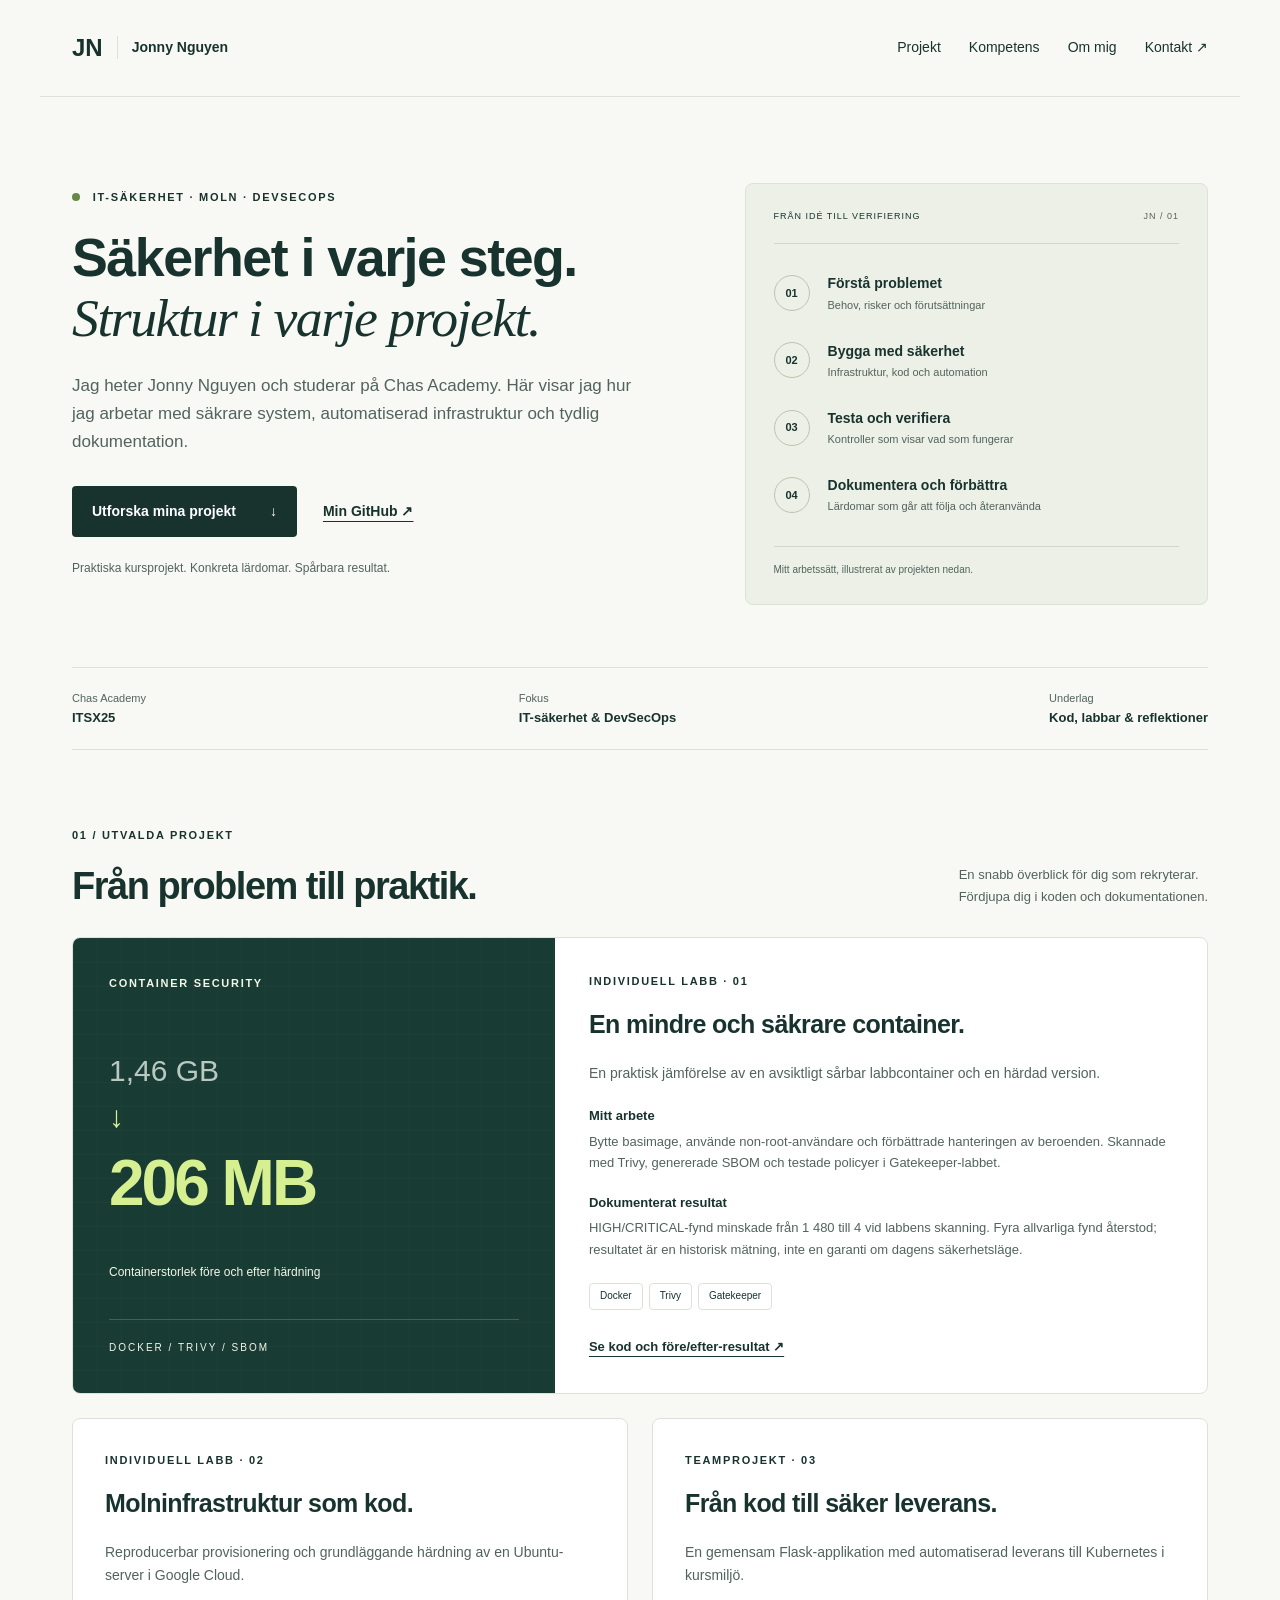
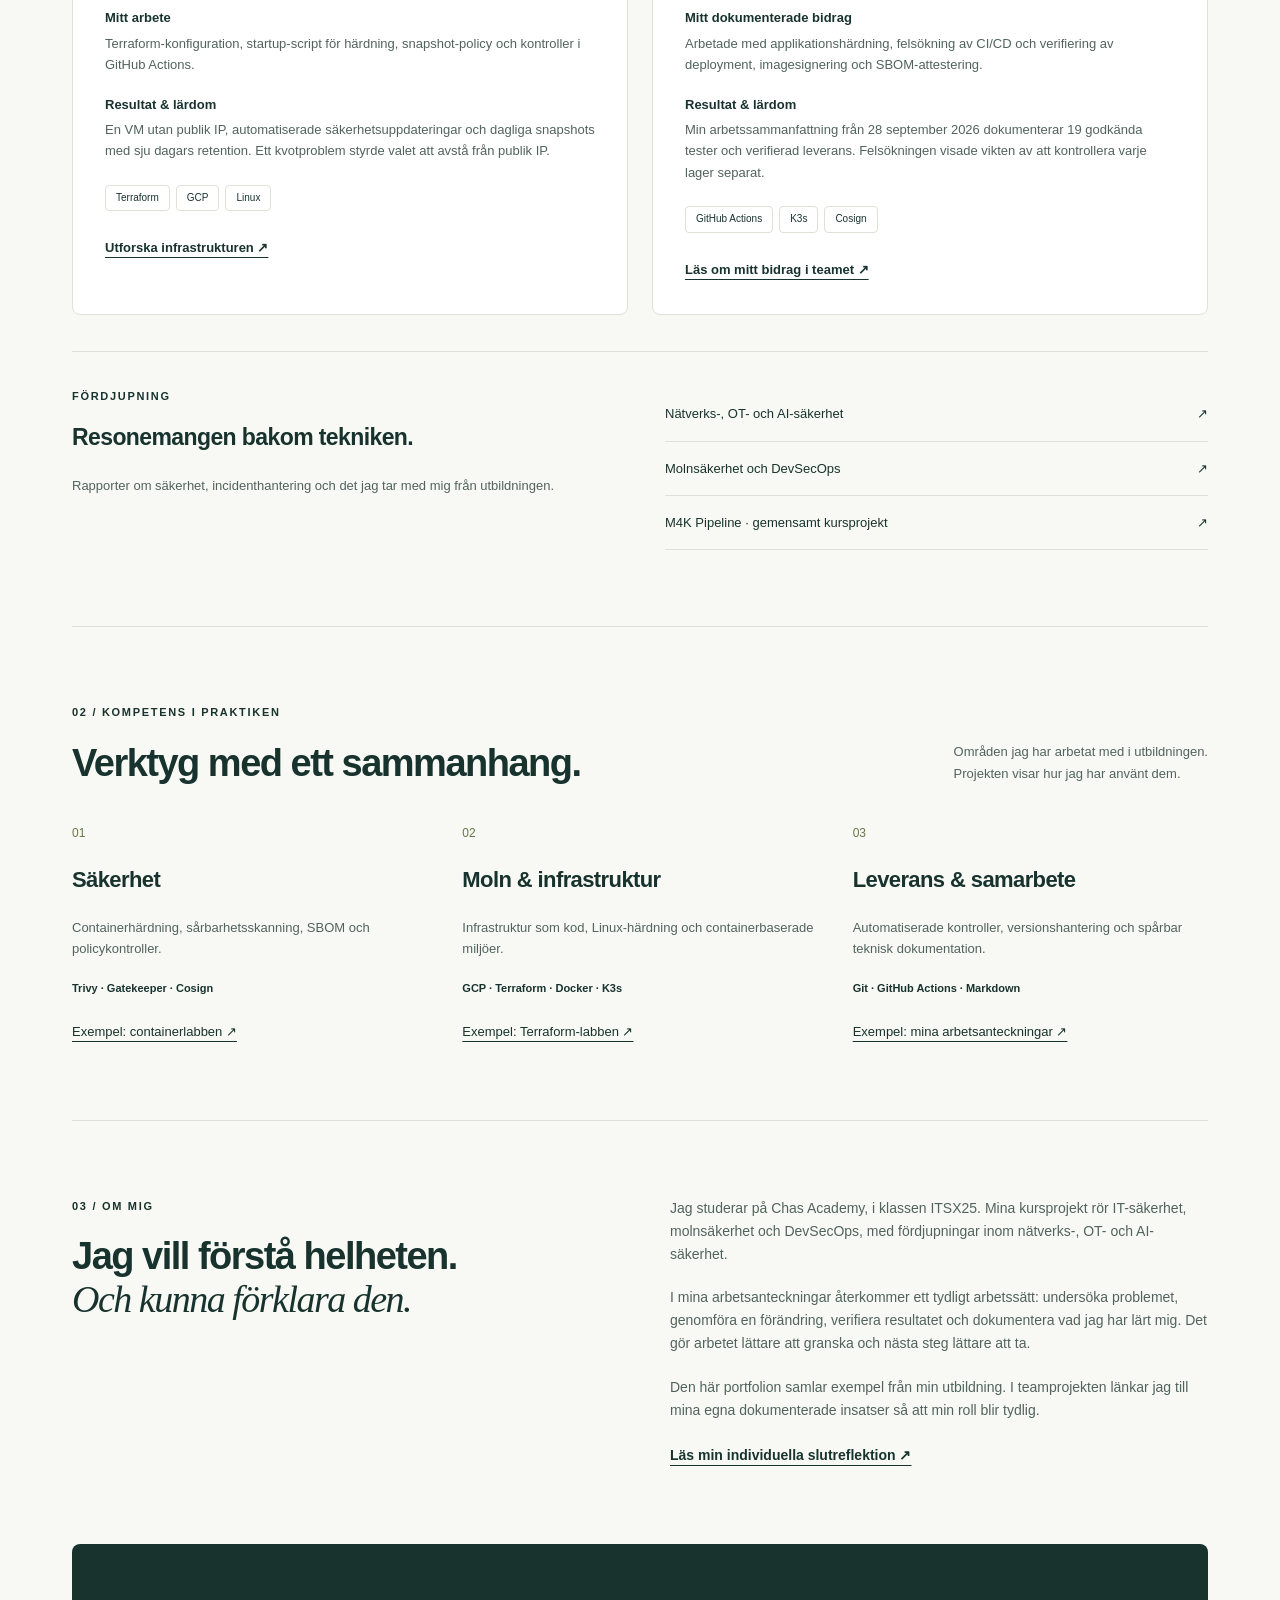
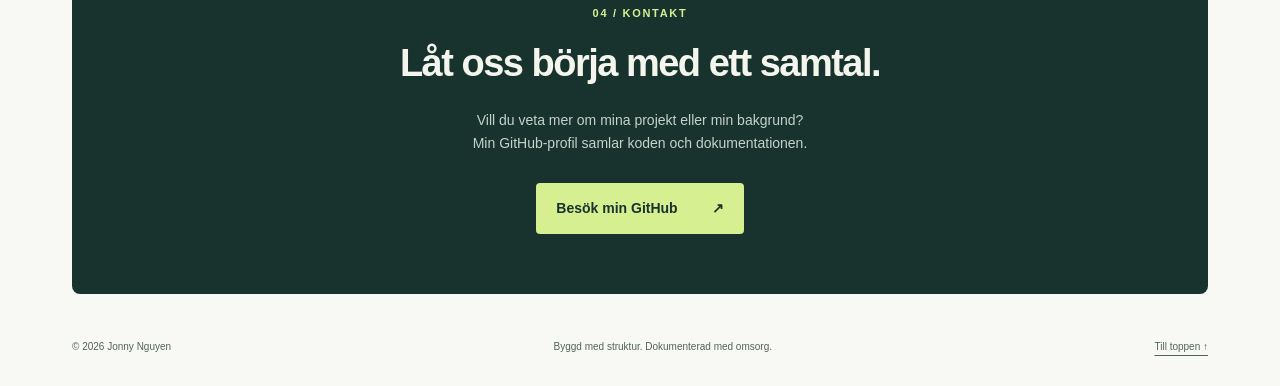
==== index.html @ 70b9fdb4 "Create Swedish portfolio with documented security and cloud projects" ====
<!doctype html>
<html lang="sv">
<head>
<meta charset="utf-8"><meta name="viewport" content="width=device-width, initial-scale=1">
<meta name="description" content="Jonny Nguyen – portfolio inom IT-säkerhet, molninfrastruktur och DevSecOps. Projekt, dokumenterade resultat och lärdomar från Chas Academy.">
<meta name="theme-color" content="#132d29"><title>Jonny Nguyen | IT-säkerhet & DevSecOps</title>
<link rel="icon" href="favicon.svg" type="image/svg+xml"><link rel="stylesheet" href="styles.css">
</head>
<body>
<a class="skip" href="#main">Hoppa till innehållet</a>
<header><a class="brand" href="#" aria-label="Jonny Nguyen, startsida">JN<span>Jonny Nguyen</span></a><nav aria-label="Huvudnavigation"><a href="#projekt">Projekt</a><a href="#kompetens">Kompetens</a><a href="#om">Om mig</a><a href="#kontakt">Kontakt ↗</a></nav></header>
<main id="main">
<section class="hero" aria-labelledby="intro"><div><p class="eyebrow"><span class="dot"></span> IT-SÄKERHET · MOLN · DEVSECOPS</p><h1 id="intro">Säkerhet i varje steg.<br><em>Struktur i varje projekt.</em></h1><p class="intro">Jag heter Jonny Nguyen och studerar på Chas Academy. Här visar jag hur jag arbetar med säkrare system, automatiserad infrastruktur och tydlig dokumentation.</p><div class="actions"><a class="button" href="#projekt">Utforska mina projekt <span>↓</span></a><a class="text-link" href="https://github.com/Itzmejonny92">Min GitHub ↗</a></div><p class="hero-note">Praktiska kursprojekt. Konkreta lärdomar. Spårbara resultat.</p></div><aside class="overview" aria-label="Min arbetsprocess"><div class="overview-top"><span>FRÅN IDÉ TILL VERIFIERING</span><span class="small-mark">JN / 01</span></div><div class="flow"><div><b>01</b><span>Förstå problemet<small>Behov, risker och förutsättningar</small></span></div><div><b>02</b><span>Bygga med säkerhet<small>Infrastruktur, kod och automation</small></span></div><div><b>03</b><span>Testa och verifiera<small>Kontroller som visar vad som fungerar</small></span></div><div><b>04</b><span>Dokumentera och förbättra<small>Lärdomar som går att följa och återanvända</small></span></div></div><p>Mitt arbetssätt, illustrerat av projekten nedan.</p></aside></section>
<div class="context-strip"><span>Chas Academy <b>ITSX25</b></span><span>Fokus <b>IT-säkerhet & DevSecOps</b></span><span>Underlag <b>Kod, labbar & reflektioner</b></span></div>
<section id="projekt"><div class="section-heading"><div><p class="eyebrow">01 / UTVALDA PROJEKT</p><h2>Från problem till praktik.</h2></div><p>En snabb överblick för dig som rekryterar.<br>Fördjupa dig i koden och dokumentationen.</p></div>
<article class="featured"><div class="project-art"><span class="eyebrow">CONTAINER SECURITY</span><div class="image-size"><span>1,46 GB</span><span aria-hidden="true">↓</span><strong>206 MB</strong></div><p>Containerstorlek före och efter härdning</p><span class="art-label">DOCKER / TRIVY / SBOM</span></div><div class="project-content"><p class="eyebrow">INDIVIDUELL LABB · 01</p><h3>En mindre och säkrare container.</h3><p>En praktisk jämförelse av en avsiktligt sårbar labbcontainer och en härdad version.</p><dl><dt>Mitt arbete</dt><dd>Bytte basimage, använde non-root-användare och förbättrade hanteringen av beroenden. Skannade med Trivy, genererade SBOM och testade policyer i Gatekeeper-labbet.</dd><dt>Dokumenterat resultat</dt><dd>HIGH/CRITICAL-fynd minskade från 1 480 till 4 vid labbens skanning. Fyra allvarliga fynd återstod; resultatet är en historisk mätning, inte en garanti om dagens säkerhetsläge.</dd></dl><div class="tags"><span>Docker</span><span>Trivy</span><span>Gatekeeper</span></div><a class="project-link" href="https://github.com/Itzmejonny92/lab2-container-security">Se kod och före/efter-resultat ↗</a></div></article>
<div class="project-grid"><article class="card"><p class="eyebrow">INDIVIDUELL LABB · 02</p><h3>Molninfrastruktur som kod.</h3><p>Reproducerbar provisionering och grundläggande härdning av en Ubuntu-server i Google Cloud.</p><dl><dt>Mitt arbete</dt><dd>Terraform-konfiguration, startup-script för härdning, snapshot-policy och kontroller i GitHub Actions.</dd><dt>Resultat & lärdom</dt><dd>En VM utan publik IP, automatiserade säkerhetsuppdateringar och dagliga snapshots med sju dagars retention. Ett kvotproblem styrde valet att avstå från publik IP.</dd></dl><div class="tags"><span>Terraform</span><span>GCP</span><span>Linux</span></div><a class="project-link" href="https://github.com/Itzmejonny92/lab1-terraform">Utforska infrastrukturen ↗</a></article>
<article class="card"><p class="eyebrow">TEAMPROJEKT · 03</p><h3>Från kod till säker leverans.</h3><p>En gemensam Flask-applikation med automatiserad leverans till Kubernetes i kursmiljö.</p><dl><dt>Mitt dokumenterade bidrag</dt><dd>Arbetade med applikationshärdning, felsökning av CI/CD och verifiering av deployment, imagesignering och SBOM-attestering.</dd><dt>Resultat & lärdom</dt><dd>Min arbetssammanfattning från 28 september 2026 dokumenterar 19 godkända tester och verifierad leverans. Felsökningen visade vikten av att kontrollera varje lager separat.</dd></dl><div class="tags"><span>GitHub Actions</span><span>K3s</span><span>Cosign</span></div><a class="project-link" href="https://github.com/itsx25-team2/company-website/blob/main/members/itzmejonny92/work_summary_2026-09-28.md">Läs om mitt bidrag i teamet ↗</a></article></div>
<div class="reading"><div><p class="eyebrow">FÖRDJUPNING</p><h3>Resonemangen bakom tekniken.</h3><p>Rapporter om säkerhet, incidenthantering och det jag tar med mig från utbildningen.</p></div><div><a href="https://github.com/Itzmejonny92/AIS-slutreflektion">Nätverks-, OT- och AI-säkerhet <span>↗</span></a><a href="https://github.com/Itzmejonny92/slutrapport-jonny-nguyen">Molnsäkerhet och DevSecOps <span>↗</span></a><a href="https://github.com/Itzmejonny92/M4K-Pipeline-main">M4K Pipeline · gemensamt kursprojekt <span>↗</span></a></div></div></section>
<section id="kompetens"><div class="section-heading"><div><p class="eyebrow">02 / KOMPETENS I PRAKTIKEN</p><h2>Verktyg med ett sammanhang.</h2></div><p>Områden jag har arbetat med i utbildningen.<br>Projekten visar hur jag har använt dem.</p></div><div class="skills-grid"><article><span class="skill-number">01</span><h3>Säkerhet</h3><p>Containerhärdning, sårbarhetsskanning, SBOM och policykontroller.</p><p class="skill-tools">Trivy · Gatekeeper · Cosign</p><a href="https://github.com/Itzmejonny92/lab2-container-security">Exempel: containerlabben ↗</a></article><article><span class="skill-number">02</span><h3>Moln & infrastruktur</h3><p>Infrastruktur som kod, Linux-härdning och containerbaserade miljöer.</p><p class="skill-tools">GCP · Terraform · Docker · K3s</p><a href="https://github.com/Itzmejonny92/lab1-terraform">Exempel: Terraform-labben ↗</a></article><article><span class="skill-number">03</span><h3>Leverans & samarbete</h3><p>Automatiserade kontroller, versionshantering och spårbar teknisk dokumentation.</p><p class="skill-tools">Git · GitHub Actions · Markdown</p><a href="https://github.com/itsx25-team2/company-website/tree/main/members/itzmejonny92">Exempel: mina arbetsanteckningar ↗</a></article></div></section>
<section id="om" class="about"><div><p class="eyebrow">03 / OM MIG</p><h2>Jag vill förstå helheten.<br><em>Och kunna förklara den.</em></h2></div><div><p>Jag studerar på Chas Academy, i klassen ITSX25. Mina kursprojekt rör IT-säkerhet, molnsäkerhet och DevSecOps, med fördjupningar inom nätverks-, OT- och AI-säkerhet.</p><p>I mina arbetsanteckningar återkommer ett tydligt arbetssätt: undersöka problemet, genomföra en förändring, verifiera resultatet och dokumentera vad jag har lärt mig. Det gör arbetet lättare att granska och nästa steg lättare att ta.</p><p>Den här portfolion samlar exempel från min utbildning. I teamprojekten länkar jag till mina egna dokumenterade insatser så att min roll blir tydlig.</p><a class="text-link" href="https://github.com/Itzmejonny92/AIS-slutreflektion">Läs min individuella slutreflektion ↗</a></div></section>
<section id="kontakt" class="contact"><p class="eyebrow">04 / KONTAKT</p><h2>Låt oss börja med ett samtal.</h2><p>Vill du veta mer om mina projekt eller min bakgrund?<br>Min GitHub-profil samlar koden och dokumentationen.</p><a class="button light" href="https://github.com/Itzmejonny92">Besök min GitHub <span>↗</span></a></section>
</main><footer><span>© 2026 Jonny Nguyen</span><span>Byggd med struktur. Dokumenterad med omsorg.</span><a href="#">Till toppen ↑</a></footer>
</body></html>
---- styles.css ----
:root{--bg:#f8f9f5;--ink:#18332e;--muted:#52635e;--line:#dce2d8;--accent:#d6ef91}*{box-sizing:border-box}html{scroll-behavior:smooth;scroll-padding-top:30px}body{margin:0;background:var(--bg);color:var(--ink);font-family:Arial,Helvetica,sans-serif;line-height:1.65}a{color:inherit;text-underline-offset:5px}a:hover{text-decoration:underline}a:focus-visible{outline:3px solid #687f2d;outline-offset:6px}header,main,footer{max-width:1200px;margin:auto}header{padding:28px 32px;display:flex;align-items:center;justify-content:space-between;border-bottom:1px solid var(--line)}.brand{font-size:24px;font-weight:800;text-decoration:none;display:flex;gap:14px;align-items:center}.brand span{font-size:14px;font-weight:600;border-left:1px solid var(--line);padding-left:14px}nav{display:flex;gap:28px;font-size:14px}nav a{text-decoration:none}main{padding:0 32px}section{padding:76px 0}.hero{display:grid;grid-template-columns:1.3fr 1fr;gap:70px;align-items:center;padding:86px 0 62px}.eyebrow{font-size:11px;letter-spacing:1.7px;font-weight:700;margin:0 0 20px}.dot{display:inline-block;width:8px;height:8px;border-radius:50%;background:#678844;margin-right:8px}h1,h2,h3{line-height:1.12;letter-spacing:-1.5px;margin:0 0 24px}h1{font-size:clamp(38px,4.2vw,55px)}h2{font-size:38px}h3{font-size:25px;letter-spacing:-.6px}em{font-family:Georgia,serif;font-weight:400}p{margin:0 0 20px}.intro{font-size:17px;color:var(--muted);max-width:570px}.actions{display:flex;align-items:center;gap:26px;margin:30px 0 22px}.button{display:inline-flex;gap:34px;justify-content:space-between;padding:14px 20px;background:var(--ink);color:white;border-radius:4px;text-decoration:none;font-size:14px;font-weight:600}.text-link{font-size:14px;font-weight:600}.hero-note{font-size:12px;color:var(--muted)}.overview{background:#edf0e7;border:1px solid var(--line);border-radius:8px;padding:25px 28px;position:relative}.overview-top{display:flex;justify-content:space-between;font-size:9px;letter-spacing:1px;border-bottom:1px solid #d0d8c8;padding-bottom:20px}.small-mark{color:var(--muted)}.flow{padding-top:15px}.flow>div{display:flex;align-items:center;gap:18px;padding:13px 0}.flow b{display:grid;place-items:center;width:36px;height:36px;border:1px solid #b9c5ac;border-radius:50%;font-size:11px;flex-shrink:0}.flow span{font-size:14px;font-weight:600}.flow small{display:block;color:var(--muted);font-weight:400;font-size:11px}.overview>p{font-size:10px;border-top:1px solid #d0d8c8;margin:18px 0 0;padding-top:15px;color:var(--muted)}.context-strip{border-top:1px solid var(--line);border-bottom:1px solid var(--line);display:flex;justify-content:space-between;gap:20px;padding:21px 0;font-size:11px;color:var(--muted)}.context-strip b{display:block;color:var(--ink);font-size:13px}.section-heading{display:flex;justify-content:space-between;align-items:end;gap:30px;margin-bottom:30px}.section-heading h2{margin:0}.section-heading>p{font-size:13px;color:var(--muted);margin:0}.featured{display:grid;grid-template-columns:.85fr 1.15fr;border:1px solid var(--line);border-radius:8px;overflow:hidden;background:white}.project-art{background:#183b34;color:#f3f6e9;padding:36px;display:flex;flex-direction:column;justify-content:space-between;background-image:linear-gradient(#ffffff05 1px,transparent 1px),linear-gradient(90deg,#ffffff05 1px,transparent 1px);background-size:24px 24px}.image-size{display:flex;flex-direction:column;line-height:1.2;gap:10px;padding:25px 0}.image-size span:first-child{font-size:30px;color:#bac9bf}.image-size span:nth-child(2){font-size:30px;color:var(--accent)}.image-size strong{font-size:64px;letter-spacing:-3px;color:var(--accent)}.project-art>p{font-size:12px}.art-label{font-size:10px;letter-spacing:2px;border-top:1px solid #ffffff30;padding-top:20px}.project-content{padding:34px}.project-content>p:not(.eyebrow),.card>p:not(.eyebrow){font-size:14px;color:var(--muted)}dl{font-size:13px}dt{font-weight:700;margin-top:18px}dd{margin:4px 0;color:var(--muted)}.tags{display:flex;flex-wrap:wrap;gap:6px;margin:23px 0}.tags span{padding:4px 10px;border:1px solid var(--line);border-radius:4px;font-size:10px}.project-link{font-size:13px;font-weight:600}.project-grid{display:grid;grid-template-columns:1fr 1fr;gap:24px;margin-top:24px}.card{padding:32px;background:white;border:1px solid var(--line);border-radius:8px}.reading{display:grid;grid-template-columns:1fr 1fr;gap:50px;padding:35px 0 0;margin-top:36px;border-top:1px solid var(--line)}.reading h3{font-size:23px}.reading p:not(.eyebrow){font-size:13px;color:var(--muted)}.reading a{display:flex;justify-content:space-between;gap:12px;font-size:13px;padding:16px 0;border-bottom:1px solid var(--line);text-decoration:none}.reading a:hover{text-decoration:underline}#kompetens{border-top:1px solid var(--line)}.skills-grid{display:grid;grid-template-columns:repeat(3,1fr);gap:35px;margin-top:40px}.skill-number{display:block;color:#657845;font-size:12px;margin-bottom:24px}.skills-grid h3{font-size:22px}.skills-grid p,.skills-grid a{font-size:13px}.skills-grid p{color:var(--muted)}.skills-grid .skill-tools{font-size:11px;font-weight:700;color:var(--ink)}.about{display:grid;grid-template-columns:1fr 1fr;gap:60px;border-top:1px solid var(--line)}.about p:not(.eyebrow){font-size:14px;color:var(--muted)}.contact{background:var(--ink);border-radius:8px;color:#f4f6ee;text-align:center;padding:60px 24px;margin-bottom:45px}.contact .eyebrow{color:var(--accent)}.contact p:not(.eyebrow){color:#c5d2c9;font-size:14px}.light{background:var(--accent);color:var(--ink);margin-top:8px}footer{display:flex;justify-content:space-between;gap:20px;padding:0 32px 30px;font-size:10px;color:var(--muted)}.skip{position:absolute;top:-100px;padding:12px;background:white;z-index:10}.skip:focus{top:0}@media(max-width:850px){.hero{gap:30px}h1{font-size:40px}.section-heading{align-items:start;flex-direction:column}.context-strip{flex-wrap:wrap}.skills-grid{gap:20px}.image-size strong{font-size:52px}}@media(max-width:620px){header{padding:20px;flex-wrap:wrap;gap:18px}nav{width:100%;gap:0;justify-content:space-between;font-size:12px}main{padding:0 20px}.hero,.featured,.project-grid,.reading,.about,.skills-grid{grid-template-columns:1fr}.hero{padding:45px 0;gap:25px}h1{font-size:39px}h2{font-size:31px}section{padding:48px 0}.actions{gap:20px}.context-strip{gap:18px}.context-strip span{flex:1 1 140px}.project-content,.card{padding:25px}.project-art{padding:28px}.image-size{flex-direction:row;align-items:center;gap:18px}.image-size span:first-child{font-size:25px}.image-size span:nth-child(2){transform:rotate(-90deg)}.image-size strong{font-size:43px}.skills-grid article{border-top:1px solid var(--line);padding-top:20px}.about{gap:15px}.reading{gap:12px}footer{padding:0 20px 25px;flex-wrap:wrap}footer span:nth-child(2){display:none}}@media(prefers-reduced-motion:reduce){html{scroll-behavior:auto}}@media print{header,nav,.actions,.contact,footer,.skip{display:none}body{background:white;color:black}section{padding:20px 0}.hero{padding:20px 0}.overview{display:none}.hero,.featured,.about{display:block}.project-art{display:none}.card,.featured{break-inside:avoid}a{color:black}}
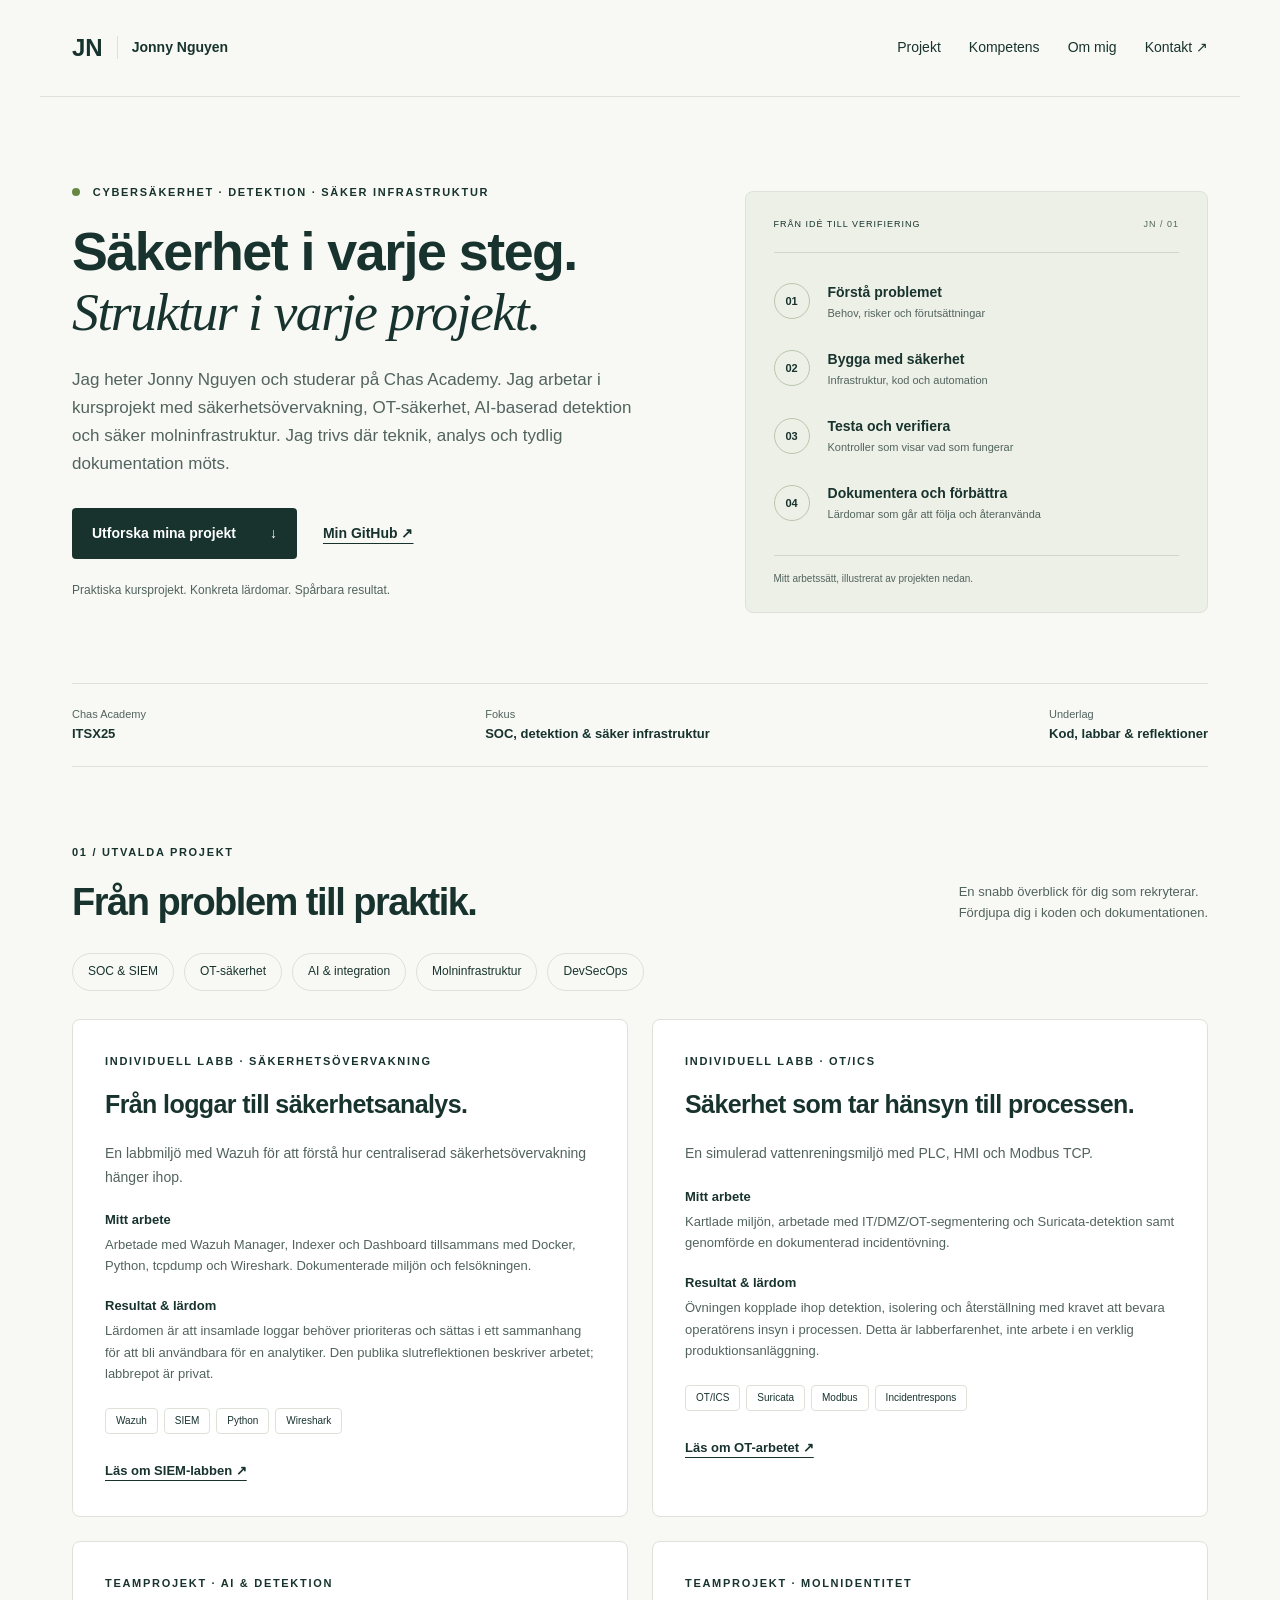
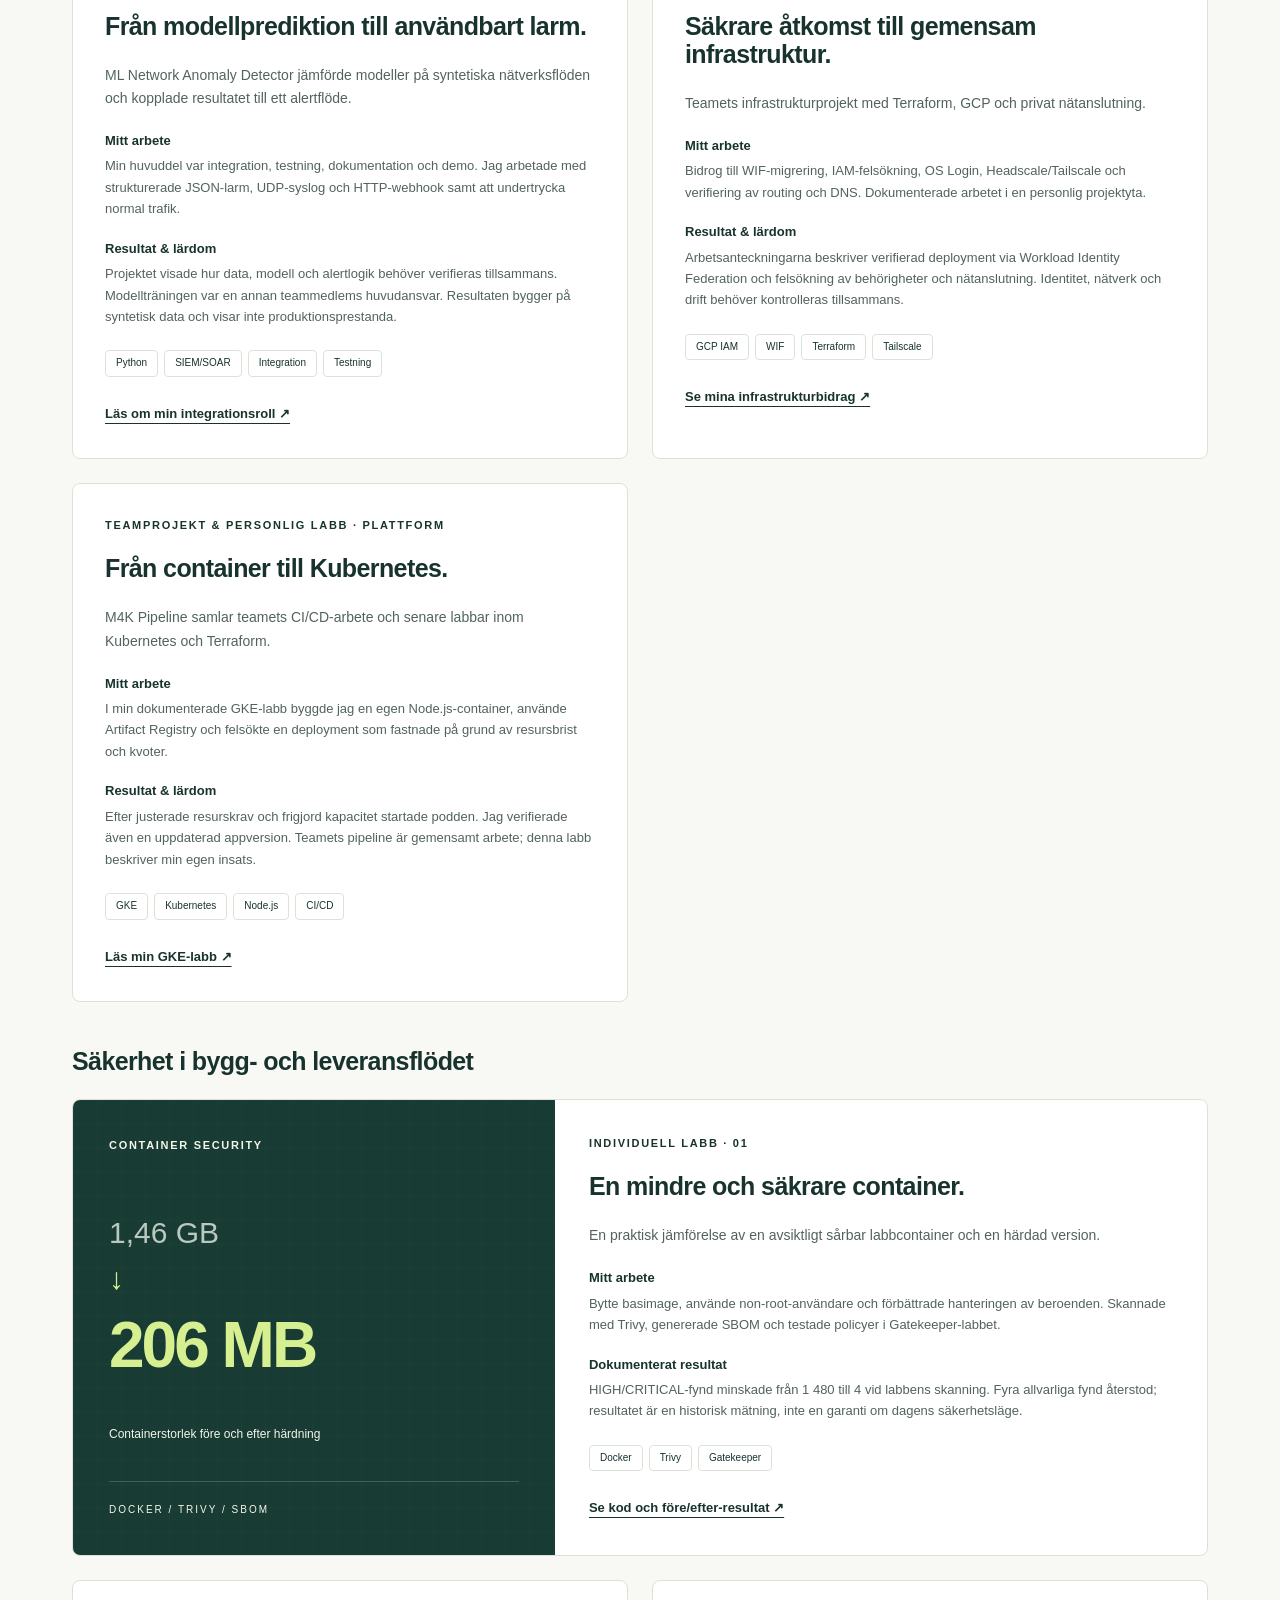
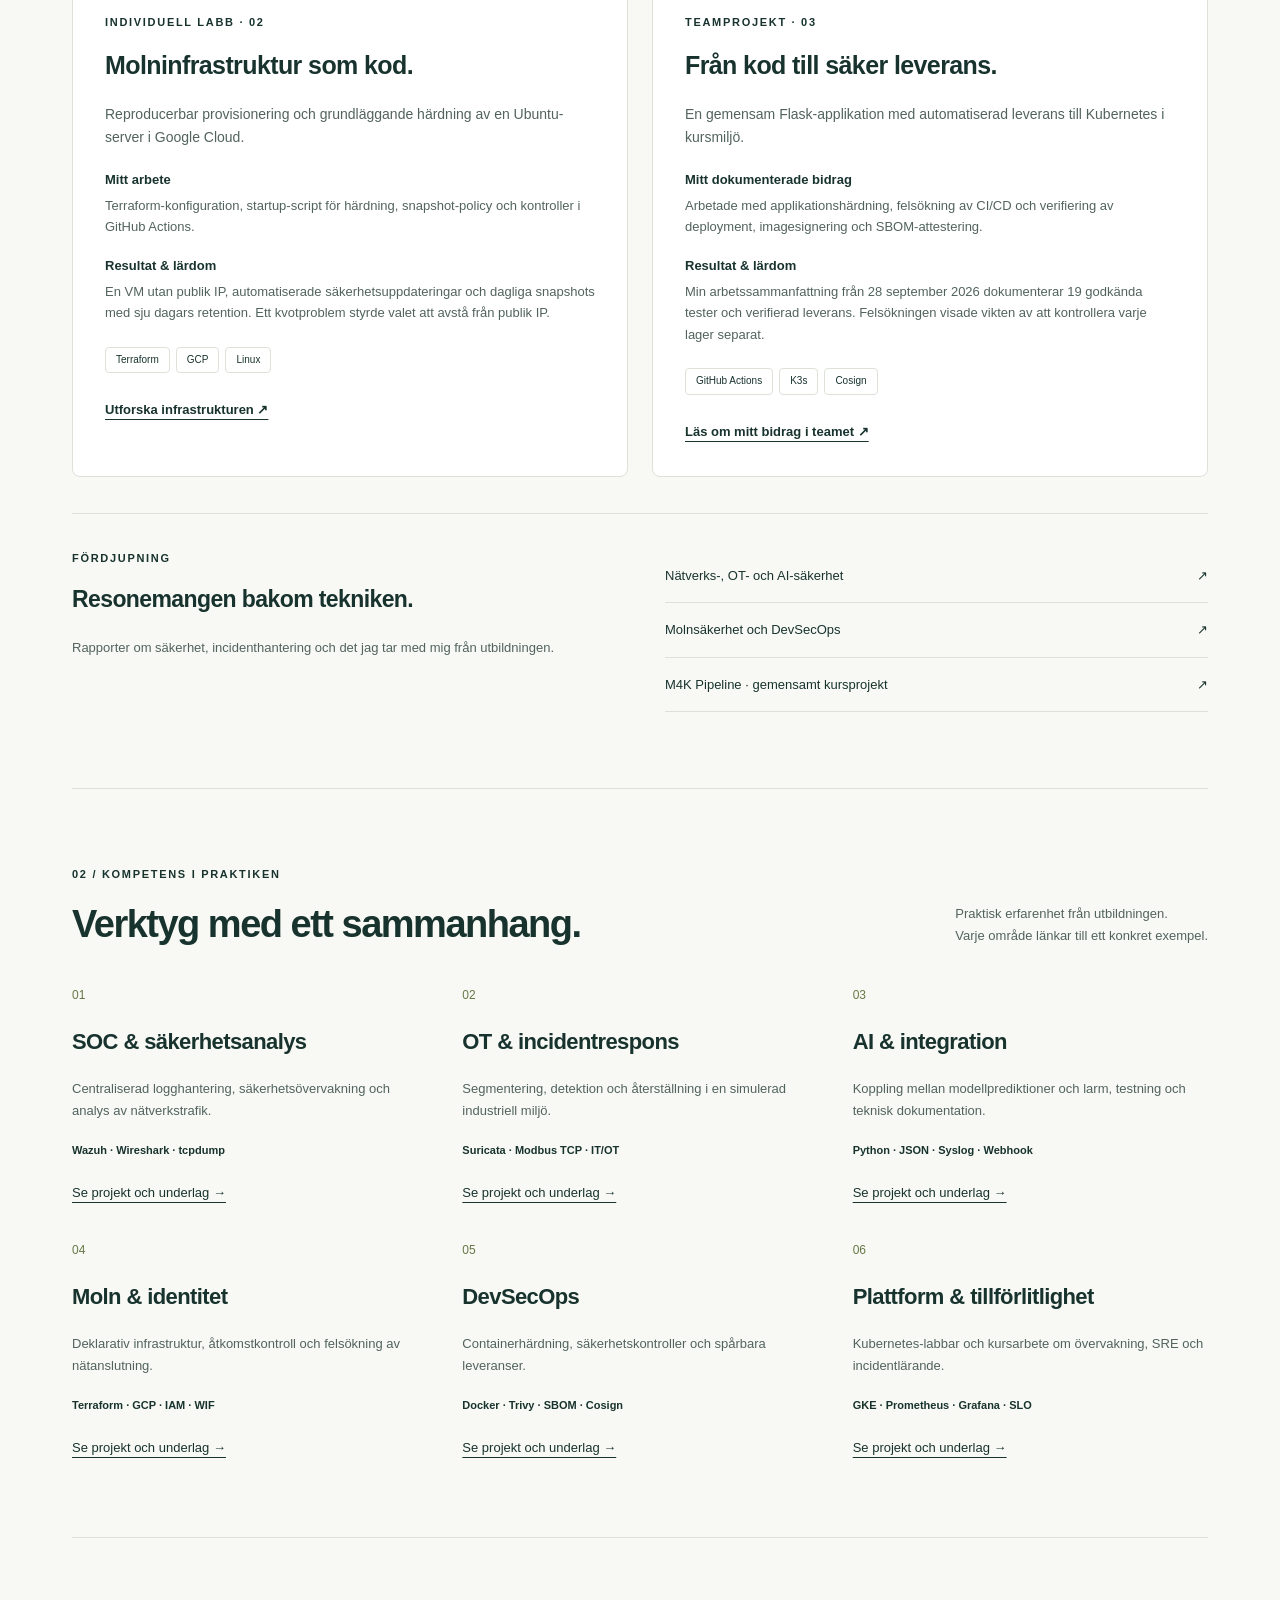
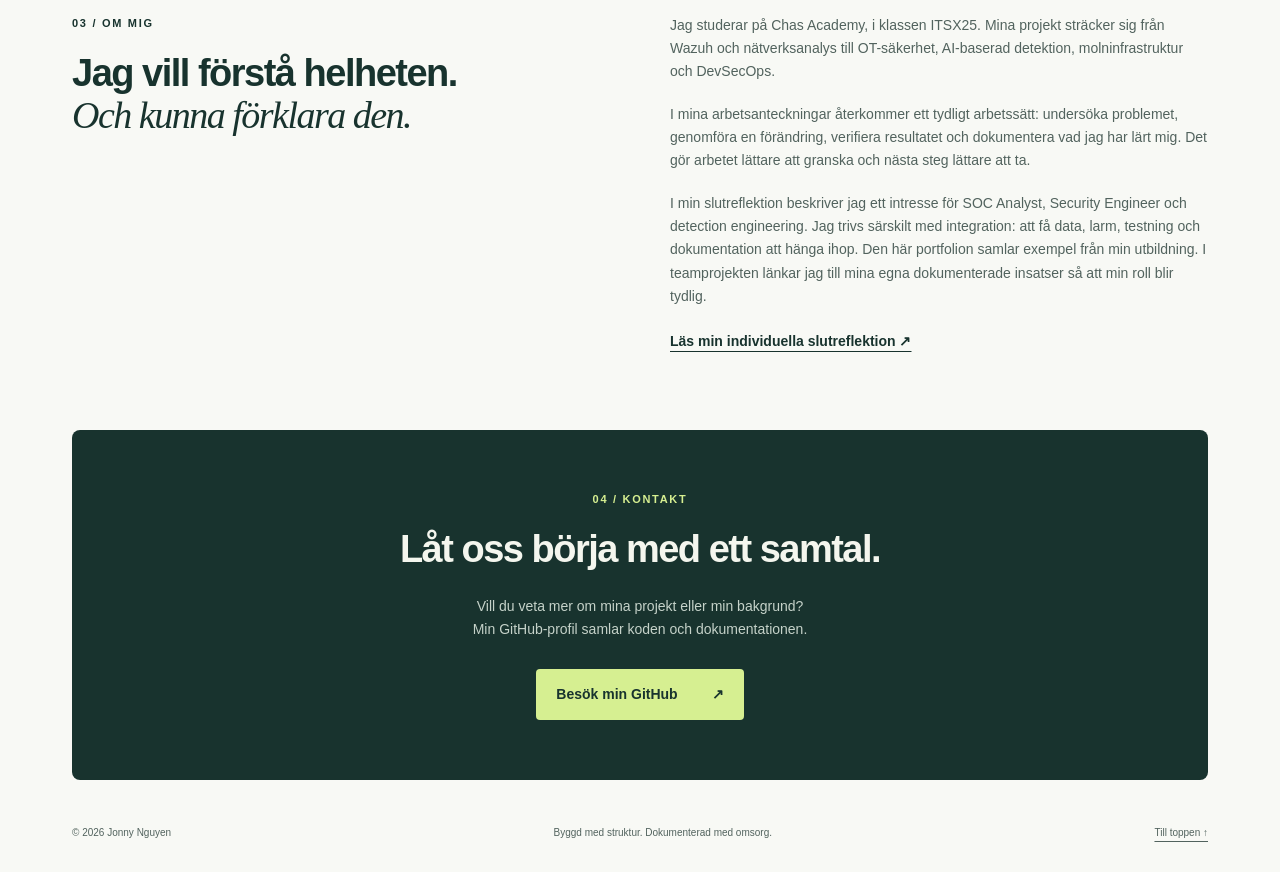
==== commit e15e5490: "Broaden portfolio across SOC, OT, AI integration and cloud projects" ====
--- a/index.html
+++ b/index.html
@@ -10,15 +10,15 @@
 <a class="skip" href="#main">Hoppa till innehållet</a>
 <header><a class="brand" href="#" aria-label="Jonny Nguyen, startsida">JN<span>Jonny Nguyen</span></a><nav aria-label="Huvudnavigation"><a href="#projekt">Projekt</a><a href="#kompetens">Kompetens</a><a href="#om">Om mig</a><a href="#kontakt">Kontakt ↗</a></nav></header>
 <main id="main">
-<section class="hero" aria-labelledby="intro"><div><p class="eyebrow"><span class="dot"></span> IT-SÄKERHET · MOLN · DEVSECOPS</p><h1 id="intro">Säkerhet i varje steg.<br><em>Struktur i varje projekt.</em></h1><p class="intro">Jag heter Jonny Nguyen och studerar på Chas Academy. Här visar jag hur jag arbetar med säkrare system, automatiserad infrastruktur och tydlig dokumentation.</p><div class="actions"><a class="button" href="#projekt">Utforska mina projekt <span>↓</span></a><a class="text-link" href="https://github.com/Itzmejonny92">Min GitHub ↗</a></div><p class="hero-note">Praktiska kursprojekt. Konkreta lärdomar. Spårbara resultat.</p></div><aside class="overview" aria-label="Min arbetsprocess"><div class="overview-top"><span>FRÅN IDÉ TILL VERIFIERING</span><span class="small-mark">JN / 01</span></div><div class="flow"><div><b>01</b><span>Förstå problemet<small>Behov, risker och förutsättningar</small></span></div><div><b>02</b><span>Bygga med säkerhet<small>Infrastruktur, kod och automation</small></span></div><div><b>03</b><span>Testa och verifiera<small>Kontroller som visar vad som fungerar</small></span></div><div><b>04</b><span>Dokumentera och förbättra<small>Lärdomar som går att följa och återanvända</small></span></div></div><p>Mitt arbetssätt, illustrerat av projekten nedan.</p></aside></section>
-<div class="context-strip"><span>Chas Academy <b>ITSX25</b></span><span>Fokus <b>IT-säkerhet & DevSecOps</b></span><span>Underlag <b>Kod, labbar & reflektioner</b></span></div>
+<section class="hero" aria-labelledby="intro"><div><p class="eyebrow"><span class="dot"></span> CYBERSÄKERHET · DETEKTION · SÄKER INFRASTRUKTUR</p><h1 id="intro">Säkerhet i varje steg.<br><em>Struktur i varje projekt.</em></h1><p class="intro">Jag heter Jonny Nguyen och studerar på Chas Academy. Jag arbetar i kursprojekt med säkerhetsövervakning, OT-säkerhet, AI-baserad detektion och säker molninfrastruktur. Jag trivs där teknik, analys och tydlig dokumentation möts.</p><div class="actions"><a class="button" href="#projekt">Utforska mina projekt <span>↓</span></a><a class="text-link" href="https://github.com/Itzmejonny92">Min GitHub ↗</a></div><p class="hero-note">Praktiska kursprojekt. Konkreta lärdomar. Spårbara resultat.</p></div><aside class="overview" aria-label="Min arbetsprocess"><div class="overview-top"><span>FRÅN IDÉ TILL VERIFIERING</span><span class="small-mark">JN / 01</span></div><div class="flow"><div><b>01</b><span>Förstå problemet<small>Behov, risker och förutsättningar</small></span></div><div><b>02</b><span>Bygga med säkerhet<small>Infrastruktur, kod och automation</small></span></div><div><b>03</b><span>Testa och verifiera<small>Kontroller som visar vad som fungerar</small></span></div><div><b>04</b><span>Dokumentera och förbättra<small>Lärdomar som går att följa och återanvända</small></span></div></div><p>Mitt arbetssätt, illustrerat av projekten nedan.</p></aside></section>
+<div class="context-strip"><span>Chas Academy <b>ITSX25</b></span><span>Fokus <b>SOC, detektion & säker infrastruktur</b></span><span>Underlag <b>Kod, labbar & reflektioner</b></span></div>
 <section id="projekt"><div class="section-heading"><div><p class="eyebrow">01 / UTVALDA PROJEKT</p><h2>Från problem till praktik.</h2></div><p>En snabb överblick för dig som rekryterar.<br>Fördjupa dig i koden och dokumentationen.</p></div>
-<article class="featured"><div class="project-art"><span class="eyebrow">CONTAINER SECURITY</span><div class="image-size"><span>1,46 GB</span><span aria-hidden="true">↓</span><strong>206 MB</strong></div><p>Containerstorlek före och efter härdning</p><span class="art-label">DOCKER / TRIVY / SBOM</span></div><div class="project-content"><p class="eyebrow">INDIVIDUELL LABB · 01</p><h3>En mindre och säkrare container.</h3><p>En praktisk jämförelse av en avsiktligt sårbar labbcontainer och en härdad version.</p><dl><dt>Mitt arbete</dt><dd>Bytte basimage, använde non-root-användare och förbättrade hanteringen av beroenden. Skannade med Trivy, genererade SBOM och testade policyer i Gatekeeper-labbet.</dd><dt>Dokumenterat resultat</dt><dd>HIGH/CRITICAL-fynd minskade från 1 480 till 4 vid labbens skanning. Fyra allvarliga fynd återstod; resultatet är en historisk mätning, inte en garanti om dagens säkerhetsläge.</dd></dl><div class="tags"><span>Docker</span><span>Trivy</span><span>Gatekeeper</span></div><a class="project-link" href="https://github.com/Itzmejonny92/lab2-container-security">Se kod och före/efter-resultat ↗</a></div></article>
+<nav class="project-navigation" aria-label="Projektområden"><a href="#soc">SOC & SIEM</a><a href="#ot">OT-säkerhet</a><a href="#ml">AI & integration</a><a href="#cloud">Molninfrastruktur</a><a href="#devsecops">DevSecOps</a></nav><div class="project-grid broad-projects"><article class="card" id="soc"><p class="eyebrow">INDIVIDUELL LABB · SÄKERHETSÖVERVAKNING</p><h3>Från loggar till säkerhetsanalys.</h3><p>En labbmiljö med Wazuh för att förstå hur centraliserad säkerhetsövervakning hänger ihop.</p><dl><dt>Mitt arbete</dt><dd>Arbetade med Wazuh Manager, Indexer och Dashboard tillsammans med Docker, Python, tcpdump och Wireshark. Dokumenterade miljön och felsökningen.</dd><dt>Resultat & lärdom</dt><dd>Lärdomen är att insamlade loggar behöver prioriteras och sättas i ett sammanhang för att bli användbara för en analytiker. Den publika slutreflektionen beskriver arbetet; labbrepot är privat.</dd></dl><div class="tags"><span>Wazuh</span><span>SIEM</span><span>Python</span><span>Wireshark</span></div><a class="project-link" href="https://github.com/Itzmejonny92/AIS-slutreflektion">Läs om SIEM-labben ↗</a></article><article class="card" id="ot"><p class="eyebrow">INDIVIDUELL LABB · OT/ICS</p><h3>Säkerhet som tar hänsyn till processen.</h3><p>En simulerad vattenreningsmiljö med PLC, HMI och Modbus TCP.</p><dl><dt>Mitt arbete</dt><dd>Kartlade miljön, arbetade med IT/DMZ/OT-segmentering och Suricata-detektion samt genomförde en dokumenterad incidentövning.</dd><dt>Resultat & lärdom</dt><dd>Övningen kopplade ihop detektion, isolering och återställning med kravet att bevara operatörens insyn i processen. Detta är labberfarenhet, inte arbete i en verklig produktionsanläggning.</dd></dl><div class="tags"><span>OT/ICS</span><span>Suricata</span><span>Modbus</span><span>Incidentrespons</span></div><a class="project-link" href="https://github.com/Itzmejonny92/AIS-slutreflektion">Läs om OT-arbetet ↗</a></article><article class="card" id="ml"><p class="eyebrow">TEAMPROJEKT · AI & DETEKTION</p><h3>Från modellprediktion till användbart larm.</h3><p>ML Network Anomaly Detector jämförde modeller på syntetiska nätverksflöden och kopplade resultatet till ett alertflöde.</p><dl><dt>Mitt arbete</dt><dd>Min huvuddel var integration, testning, dokumentation och demo. Jag arbetade med strukturerade JSON-larm, UDP-syslog och HTTP-webhook samt att undertrycka normal trafik.</dd><dt>Resultat & lärdom</dt><dd>Projektet visade hur data, modell och alertlogik behöver verifieras tillsammans. Modellträningen var en annan teammedlems huvudansvar. Resultaten bygger på syntetisk data och visar inte produktionsprestanda.</dd></dl><div class="tags"><span>Python</span><span>SIEM/SOAR</span><span>Integration</span><span>Testning</span></div><a class="project-link" href="https://github.com/Itzmejonny92/AIS-slutreflektion">Läs om min integrationsroll ↗</a></article><article class="card" id="cloud"><p class="eyebrow">TEAMPROJEKT · MOLNIDENTITET</p><h3>Säkrare åtkomst till gemensam infrastruktur.</h3><p>Teamets infrastrukturprojekt med Terraform, GCP och privat nätanslutning.</p><dl><dt>Mitt arbete</dt><dd>Bidrog till WIF-migrering, IAM-felsökning, OS Login, Headscale/Tailscale och verifiering av routing och DNS. Dokumenterade arbetet i en personlig projektyta.</dd><dt>Resultat & lärdom</dt><dd>Arbetsanteckningarna beskriver verifierad deployment via Workload Identity Federation och felsökning av behörigheter och nätanslutning. Identitet, nätverk och drift behöver kontrolleras tillsammans.</dd></dl><div class="tags"><span>GCP IAM</span><span>WIF</span><span>Terraform</span><span>Tailscale</span></div><a class="project-link" href="https://github.com/itsx25-team2/kurs6-team2-infra/tree/main/members/itzmejonny92">Se mina infrastrukturbidrag ↗</a></article><article class="card" id="platform"><p class="eyebrow">TEAMPROJEKT & PERSONLIG LABB · PLATTFORM</p><h3>Från container till Kubernetes.</h3><p>M4K Pipeline samlar teamets CI/CD-arbete och senare labbar inom Kubernetes och Terraform.</p><dl><dt>Mitt arbete</dt><dd>I min dokumenterade GKE-labb byggde jag en egen Node.js-container, använde Artifact Registry och felsökte en deployment som fastnade på grund av resursbrist och kvoter.</dd><dt>Resultat & lärdom</dt><dd>Efter justerade resurskrav och frigjord kapacitet startade podden. Jag verifierade även en uppdaterad appversion. Teamets pipeline är gemensamt arbete; denna labb beskriver min egen insats.</dd></dl><div class="tags"><span>GKE</span><span>Kubernetes</span><span>Node.js</span><span>CI/CD</span></div><a class="project-link" href="https://github.com/Itzmejonny92/M4K-Pipeline-main/blob/main/docs/reports/week6-labb-jonny-nguyen.md">Läs min GKE-labb ↗</a></article></div><h3 class="project-subheading" id="devsecops">Säkerhet i bygg- och leveransflödet</h3><article class="featured"><div class="project-art"><span class="eyebrow">CONTAINER SECURITY</span><div class="image-size"><span>1,46 GB</span><span aria-hidden="true">↓</span><strong>206 MB</strong></div><p>Containerstorlek före och efter härdning</p><span class="art-label">DOCKER / TRIVY / SBOM</span></div><div class="project-content"><p class="eyebrow">INDIVIDUELL LABB · 01</p><h3>En mindre och säkrare container.</h3><p>En praktisk jämförelse av en avsiktligt sårbar labbcontainer och en härdad version.</p><dl><dt>Mitt arbete</dt><dd>Bytte basimage, använde non-root-användare och förbättrade hanteringen av beroenden. Skannade med Trivy, genererade SBOM och testade policyer i Gatekeeper-labbet.</dd><dt>Dokumenterat resultat</dt><dd>HIGH/CRITICAL-fynd minskade från 1 480 till 4 vid labbens skanning. Fyra allvarliga fynd återstod; resultatet är en historisk mätning, inte en garanti om dagens säkerhetsläge.</dd></dl><div class="tags"><span>Docker</span><span>Trivy</span><span>Gatekeeper</span></div><a class="project-link" href="https://github.com/Itzmejonny92/lab2-container-security">Se kod och före/efter-resultat ↗</a></div></article>
 <div class="project-grid"><article class="card"><p class="eyebrow">INDIVIDUELL LABB · 02</p><h3>Molninfrastruktur som kod.</h3><p>Reproducerbar provisionering och grundläggande härdning av en Ubuntu-server i Google Cloud.</p><dl><dt>Mitt arbete</dt><dd>Terraform-konfiguration, startup-script för härdning, snapshot-policy och kontroller i GitHub Actions.</dd><dt>Resultat & lärdom</dt><dd>En VM utan publik IP, automatiserade säkerhetsuppdateringar och dagliga snapshots med sju dagars retention. Ett kvotproblem styrde valet att avstå från publik IP.</dd></dl><div class="tags"><span>Terraform</span><span>GCP</span><span>Linux</span></div><a class="project-link" href="https://github.com/Itzmejonny92/lab1-terraform">Utforska infrastrukturen ↗</a></article>
 <article class="card"><p class="eyebrow">TEAMPROJEKT · 03</p><h3>Från kod till säker leverans.</h3><p>En gemensam Flask-applikation med automatiserad leverans till Kubernetes i kursmiljö.</p><dl><dt>Mitt dokumenterade bidrag</dt><dd>Arbetade med applikationshärdning, felsökning av CI/CD och verifiering av deployment, imagesignering och SBOM-attestering.</dd><dt>Resultat & lärdom</dt><dd>Min arbetssammanfattning från 28 september 2026 dokumenterar 19 godkända tester och verifierad leverans. Felsökningen visade vikten av att kontrollera varje lager separat.</dd></dl><div class="tags"><span>GitHub Actions</span><span>K3s</span><span>Cosign</span></div><a class="project-link" href="https://github.com/itsx25-team2/company-website/blob/main/members/itzmejonny92/work_summary_2026-09-28.md">Läs om mitt bidrag i teamet ↗</a></article></div>
 <div class="reading"><div><p class="eyebrow">FÖRDJUPNING</p><h3>Resonemangen bakom tekniken.</h3><p>Rapporter om säkerhet, incidenthantering och det jag tar med mig från utbildningen.</p></div><div><a href="https://github.com/Itzmejonny92/AIS-slutreflektion">Nätverks-, OT- och AI-säkerhet <span>↗</span></a><a href="https://github.com/Itzmejonny92/slutrapport-jonny-nguyen">Molnsäkerhet och DevSecOps <span>↗</span></a><a href="https://github.com/Itzmejonny92/M4K-Pipeline-main">M4K Pipeline · gemensamt kursprojekt <span>↗</span></a></div></div></section>
-<section id="kompetens"><div class="section-heading"><div><p class="eyebrow">02 / KOMPETENS I PRAKTIKEN</p><h2>Verktyg med ett sammanhang.</h2></div><p>Områden jag har arbetat med i utbildningen.<br>Projekten visar hur jag har använt dem.</p></div><div class="skills-grid"><article><span class="skill-number">01</span><h3>Säkerhet</h3><p>Containerhärdning, sårbarhetsskanning, SBOM och policykontroller.</p><p class="skill-tools">Trivy · Gatekeeper · Cosign</p><a href="https://github.com/Itzmejonny92/lab2-container-security">Exempel: containerlabben ↗</a></article><article><span class="skill-number">02</span><h3>Moln & infrastruktur</h3><p>Infrastruktur som kod, Linux-härdning och containerbaserade miljöer.</p><p class="skill-tools">GCP · Terraform · Docker · K3s</p><a href="https://github.com/Itzmejonny92/lab1-terraform">Exempel: Terraform-labben ↗</a></article><article><span class="skill-number">03</span><h3>Leverans & samarbete</h3><p>Automatiserade kontroller, versionshantering och spårbar teknisk dokumentation.</p><p class="skill-tools">Git · GitHub Actions · Markdown</p><a href="https://github.com/itsx25-team2/company-website/tree/main/members/itzmejonny92">Exempel: mina arbetsanteckningar ↗</a></article></div></section>
-<section id="om" class="about"><div><p class="eyebrow">03 / OM MIG</p><h2>Jag vill förstå helheten.<br><em>Och kunna förklara den.</em></h2></div><div><p>Jag studerar på Chas Academy, i klassen ITSX25. Mina kursprojekt rör IT-säkerhet, molnsäkerhet och DevSecOps, med fördjupningar inom nätverks-, OT- och AI-säkerhet.</p><p>I mina arbetsanteckningar återkommer ett tydligt arbetssätt: undersöka problemet, genomföra en förändring, verifiera resultatet och dokumentera vad jag har lärt mig. Det gör arbetet lättare att granska och nästa steg lättare att ta.</p><p>Den här portfolion samlar exempel från min utbildning. I teamprojekten länkar jag till mina egna dokumenterade insatser så att min roll blir tydlig.</p><a class="text-link" href="https://github.com/Itzmejonny92/AIS-slutreflektion">Läs min individuella slutreflektion ↗</a></div></section>
+<section id="kompetens"><div class="section-heading"><div><p class="eyebrow">02 / KOMPETENS I PRAKTIKEN</p><h2>Verktyg med ett sammanhang.</h2></div><p>Praktisk erfarenhet från utbildningen.<br>Varje område länkar till ett konkret exempel.</p></div><div class="skills-grid"><article><span class="skill-number">01</span><h3>SOC & säkerhetsanalys</h3><p>Centraliserad logghantering, säkerhetsövervakning och analys av nätverkstrafik.</p><p class="skill-tools">Wazuh · Wireshark · tcpdump</p><a href="#soc">Se projekt och underlag →</a></article><article><span class="skill-number">02</span><h3>OT & incidentrespons</h3><p>Segmentering, detektion och återställning i en simulerad industriell miljö.</p><p class="skill-tools">Suricata · Modbus TCP · IT/OT</p><a href="#ot">Se projekt och underlag →</a></article><article><span class="skill-number">03</span><h3>AI & integration</h3><p>Koppling mellan modellprediktioner och larm, testning och teknisk dokumentation.</p><p class="skill-tools">Python · JSON · Syslog · Webhook</p><a href="#ml">Se projekt och underlag →</a></article><article><span class="skill-number">04</span><h3>Moln & identitet</h3><p>Deklarativ infrastruktur, åtkomstkontroll och felsökning av nätanslutning.</p><p class="skill-tools">Terraform · GCP · IAM · WIF</p><a href="#cloud">Se projekt och underlag →</a></article><article><span class="skill-number">05</span><h3>DevSecOps</h3><p>Containerhärdning, säkerhetskontroller och spårbara leveranser.</p><p class="skill-tools">Docker · Trivy · SBOM · Cosign</p><a href="#devsecops">Se projekt och underlag →</a></article><article><span class="skill-number">06</span><h3>Plattform & tillförlitlighet</h3><p>Kubernetes-labbar och kursarbete om övervakning, SRE och incidentlärande.</p><p class="skill-tools">GKE · Prometheus · Grafana · SLO</p><a href="#platform">Se projekt och underlag →</a></article></div></section>
+<section id="om" class="about"><div><p class="eyebrow">03 / OM MIG</p><h2>Jag vill förstå helheten.<br><em>Och kunna förklara den.</em></h2></div><div><p>Jag studerar på Chas Academy, i klassen ITSX25. Mina projekt sträcker sig från Wazuh och nätverksanalys till OT-säkerhet, AI-baserad detektion, molninfrastruktur och DevSecOps.</p><p>I mina arbetsanteckningar återkommer ett tydligt arbetssätt: undersöka problemet, genomföra en förändring, verifiera resultatet och dokumentera vad jag har lärt mig. Det gör arbetet lättare att granska och nästa steg lättare att ta.</p><p>I min slutreflektion beskriver jag ett intresse för SOC Analyst, Security Engineer och detection engineering. Jag trivs särskilt med integration: att få data, larm, testning och dokumentation att hänga ihop. Den här portfolion samlar exempel från min utbildning. I teamprojekten länkar jag till mina egna dokumenterade insatser så att min roll blir tydlig.</p><a class="text-link" href="https://github.com/Itzmejonny92/AIS-slutreflektion">Läs min individuella slutreflektion ↗</a></div></section>
 <section id="kontakt" class="contact"><p class="eyebrow">04 / KONTAKT</p><h2>Låt oss börja med ett samtal.</h2><p>Vill du veta mer om mina projekt eller min bakgrund?<br>Min GitHub-profil samlar koden och dokumentationen.</p><a class="button light" href="https://github.com/Itzmejonny92">Besök min GitHub <span>↗</span></a></section>
 </main><footer><span>© 2026 Jonny Nguyen</span><span>Byggd med struktur. Dokumenterad med omsorg.</span><a href="#">Till toppen ↑</a></footer>
 </body></html>
--- a/styles.css
+++ b/styles.css
@@ -1 +1,3 @@
 :root{--bg:#f8f9f5;--ink:#18332e;--muted:#52635e;--line:#dce2d8;--accent:#d6ef91}*{box-sizing:border-box}html{scroll-behavior:smooth;scroll-padding-top:30px}body{margin:0;background:var(--bg);color:var(--ink);font-family:Arial,Helvetica,sans-serif;line-height:1.65}a{color:inherit;text-underline-offset:5px}a:hover{text-decoration:underline}a:focus-visible{outline:3px solid #687f2d;outline-offset:6px}header,main,footer{max-width:1200px;margin:auto}header{padding:28px 32px;display:flex;align-items:center;justify-content:space-between;border-bottom:1px solid var(--line)}.brand{font-size:24px;font-weight:800;text-decoration:none;display:flex;gap:14px;align-items:center}.brand span{font-size:14px;font-weight:600;border-left:1px solid var(--line);padding-left:14px}nav{display:flex;gap:28px;font-size:14px}nav a{text-decoration:none}main{padding:0 32px}section{padding:76px 0}.hero{display:grid;grid-template-columns:1.3fr 1fr;gap:70px;align-items:center;padding:86px 0 62px}.eyebrow{font-size:11px;letter-spacing:1.7px;font-weight:700;margin:0 0 20px}.dot{display:inline-block;width:8px;height:8px;border-radius:50%;background:#678844;margin-right:8px}h1,h2,h3{line-height:1.12;letter-spacing:-1.5px;margin:0 0 24px}h1{font-size:clamp(38px,4.2vw,55px)}h2{font-size:38px}h3{font-size:25px;letter-spacing:-.6px}em{font-family:Georgia,serif;font-weight:400}p{margin:0 0 20px}.intro{font-size:17px;color:var(--muted);max-width:570px}.actions{display:flex;align-items:center;gap:26px;margin:30px 0 22px}.button{display:inline-flex;gap:34px;justify-content:space-between;padding:14px 20px;background:var(--ink);color:white;border-radius:4px;text-decoration:none;font-size:14px;font-weight:600}.text-link{font-size:14px;font-weight:600}.hero-note{font-size:12px;color:var(--muted)}.overview{background:#edf0e7;border:1px solid var(--line);border-radius:8px;padding:25px 28px;position:relative}.overview-top{display:flex;justify-content:space-between;font-size:9px;letter-spacing:1px;border-bottom:1px solid #d0d8c8;padding-bottom:20px}.small-mark{color:var(--muted)}.flow{padding-top:15px}.flow>div{display:flex;align-items:center;gap:18px;padding:13px 0}.flow b{display:grid;place-items:center;width:36px;height:36px;border:1px solid #b9c5ac;border-radius:50%;font-size:11px;flex-shrink:0}.flow span{font-size:14px;font-weight:600}.flow small{display:block;color:var(--muted);font-weight:400;font-size:11px}.overview>p{font-size:10px;border-top:1px solid #d0d8c8;margin:18px 0 0;padding-top:15px;color:var(--muted)}.context-strip{border-top:1px solid var(--line);border-bottom:1px solid var(--line);display:flex;justify-content:space-between;gap:20px;padding:21px 0;font-size:11px;color:var(--muted)}.context-strip b{display:block;color:var(--ink);font-size:13px}.section-heading{display:flex;justify-content:space-between;align-items:end;gap:30px;margin-bottom:30px}.section-heading h2{margin:0}.section-heading>p{font-size:13px;color:var(--muted);margin:0}.featured{display:grid;grid-template-columns:.85fr 1.15fr;border:1px solid var(--line);border-radius:8px;overflow:hidden;background:white}.project-art{background:#183b34;color:#f3f6e9;padding:36px;display:flex;flex-direction:column;justify-content:space-between;background-image:linear-gradient(#ffffff05 1px,transparent 1px),linear-gradient(90deg,#ffffff05 1px,transparent 1px);background-size:24px 24px}.image-size{display:flex;flex-direction:column;line-height:1.2;gap:10px;padding:25px 0}.image-size span:first-child{font-size:30px;color:#bac9bf}.image-size span:nth-child(2){font-size:30px;color:var(--accent)}.image-size strong{font-size:64px;letter-spacing:-3px;color:var(--accent)}.project-art>p{font-size:12px}.art-label{font-size:10px;letter-spacing:2px;border-top:1px solid #ffffff30;padding-top:20px}.project-content{padding:34px}.project-content>p:not(.eyebrow),.card>p:not(.eyebrow){font-size:14px;color:var(--muted)}dl{font-size:13px}dt{font-weight:700;margin-top:18px}dd{margin:4px 0;color:var(--muted)}.tags{display:flex;flex-wrap:wrap;gap:6px;margin:23px 0}.tags span{padding:4px 10px;border:1px solid var(--line);border-radius:4px;font-size:10px}.project-link{font-size:13px;font-weight:600}.project-grid{display:grid;grid-template-columns:1fr 1fr;gap:24px;margin-top:24px}.card{padding:32px;background:white;border:1px solid var(--line);border-radius:8px}.reading{display:grid;grid-template-columns:1fr 1fr;gap:50px;padding:35px 0 0;margin-top:36px;border-top:1px solid var(--line)}.reading h3{font-size:23px}.reading p:not(.eyebrow){font-size:13px;color:var(--muted)}.reading a{display:flex;justify-content:space-between;gap:12px;font-size:13px;padding:16px 0;border-bottom:1px solid var(--line);text-decoration:none}.reading a:hover{text-decoration:underline}#kompetens{border-top:1px solid var(--line)}.skills-grid{display:grid;grid-template-columns:repeat(3,1fr);gap:35px;margin-top:40px}.skill-number{display:block;color:#657845;font-size:12px;margin-bottom:24px}.skills-grid h3{font-size:22px}.skills-grid p,.skills-grid a{font-size:13px}.skills-grid p{color:var(--muted)}.skills-grid .skill-tools{font-size:11px;font-weight:700;color:var(--ink)}.about{display:grid;grid-template-columns:1fr 1fr;gap:60px;border-top:1px solid var(--line)}.about p:not(.eyebrow){font-size:14px;color:var(--muted)}.contact{background:var(--ink);border-radius:8px;color:#f4f6ee;text-align:center;padding:60px 24px;margin-bottom:45px}.contact .eyebrow{color:var(--accent)}.contact p:not(.eyebrow){color:#c5d2c9;font-size:14px}.light{background:var(--accent);color:var(--ink);margin-top:8px}footer{display:flex;justify-content:space-between;gap:20px;padding:0 32px 30px;font-size:10px;color:var(--muted)}.skip{position:absolute;top:-100px;padding:12px;background:white;z-index:10}.skip:focus{top:0}@media(max-width:850px){.hero{gap:30px}h1{font-size:40px}.section-heading{align-items:start;flex-direction:column}.context-strip{flex-wrap:wrap}.skills-grid{gap:20px}.image-size strong{font-size:52px}}@media(max-width:620px){header{padding:20px;flex-wrap:wrap;gap:18px}nav{width:100%;gap:0;justify-content:space-between;font-size:12px}main{padding:0 20px}.hero,.featured,.project-grid,.reading,.about,.skills-grid{grid-template-columns:1fr}.hero{padding:45px 0;gap:25px}h1{font-size:39px}h2{font-size:31px}section{padding:48px 0}.actions{gap:20px}.context-strip{gap:18px}.context-strip span{flex:1 1 140px}.project-content,.card{padding:25px}.project-art{padding:28px}.image-size{flex-direction:row;align-items:center;gap:18px}.image-size span:first-child{font-size:25px}.image-size span:nth-child(2){transform:rotate(-90deg)}.image-size strong{font-size:43px}.skills-grid article{border-top:1px solid var(--line);padding-top:20px}.about{gap:15px}.reading{gap:12px}footer{padding:0 20px 25px;flex-wrap:wrap}footer span:nth-child(2){display:none}}@media(prefers-reduced-motion:reduce){html{scroll-behavior:auto}}@media print{header,nav,.actions,.contact,footer,.skip{display:none}body{background:white;color:black}section{padding:20px 0}.hero{padding:20px 0}.overview{display:none}.hero,.featured,.about{display:block}.project-art{display:none}.card,.featured{break-inside:avoid}a{color:black}}
+
+.project-navigation{display:flex;flex-wrap:wrap;gap:10px;margin:0 0 28px}.project-navigation a{font-size:12px;border:1px solid var(--line);border-radius:30px;padding:8px 15px;text-decoration:none}.project-navigation a:hover{background:var(--accent)}.broad-projects{margin-bottom:45px}.project-subheading{margin-top:40px}.skills-grid{row-gap:35px}
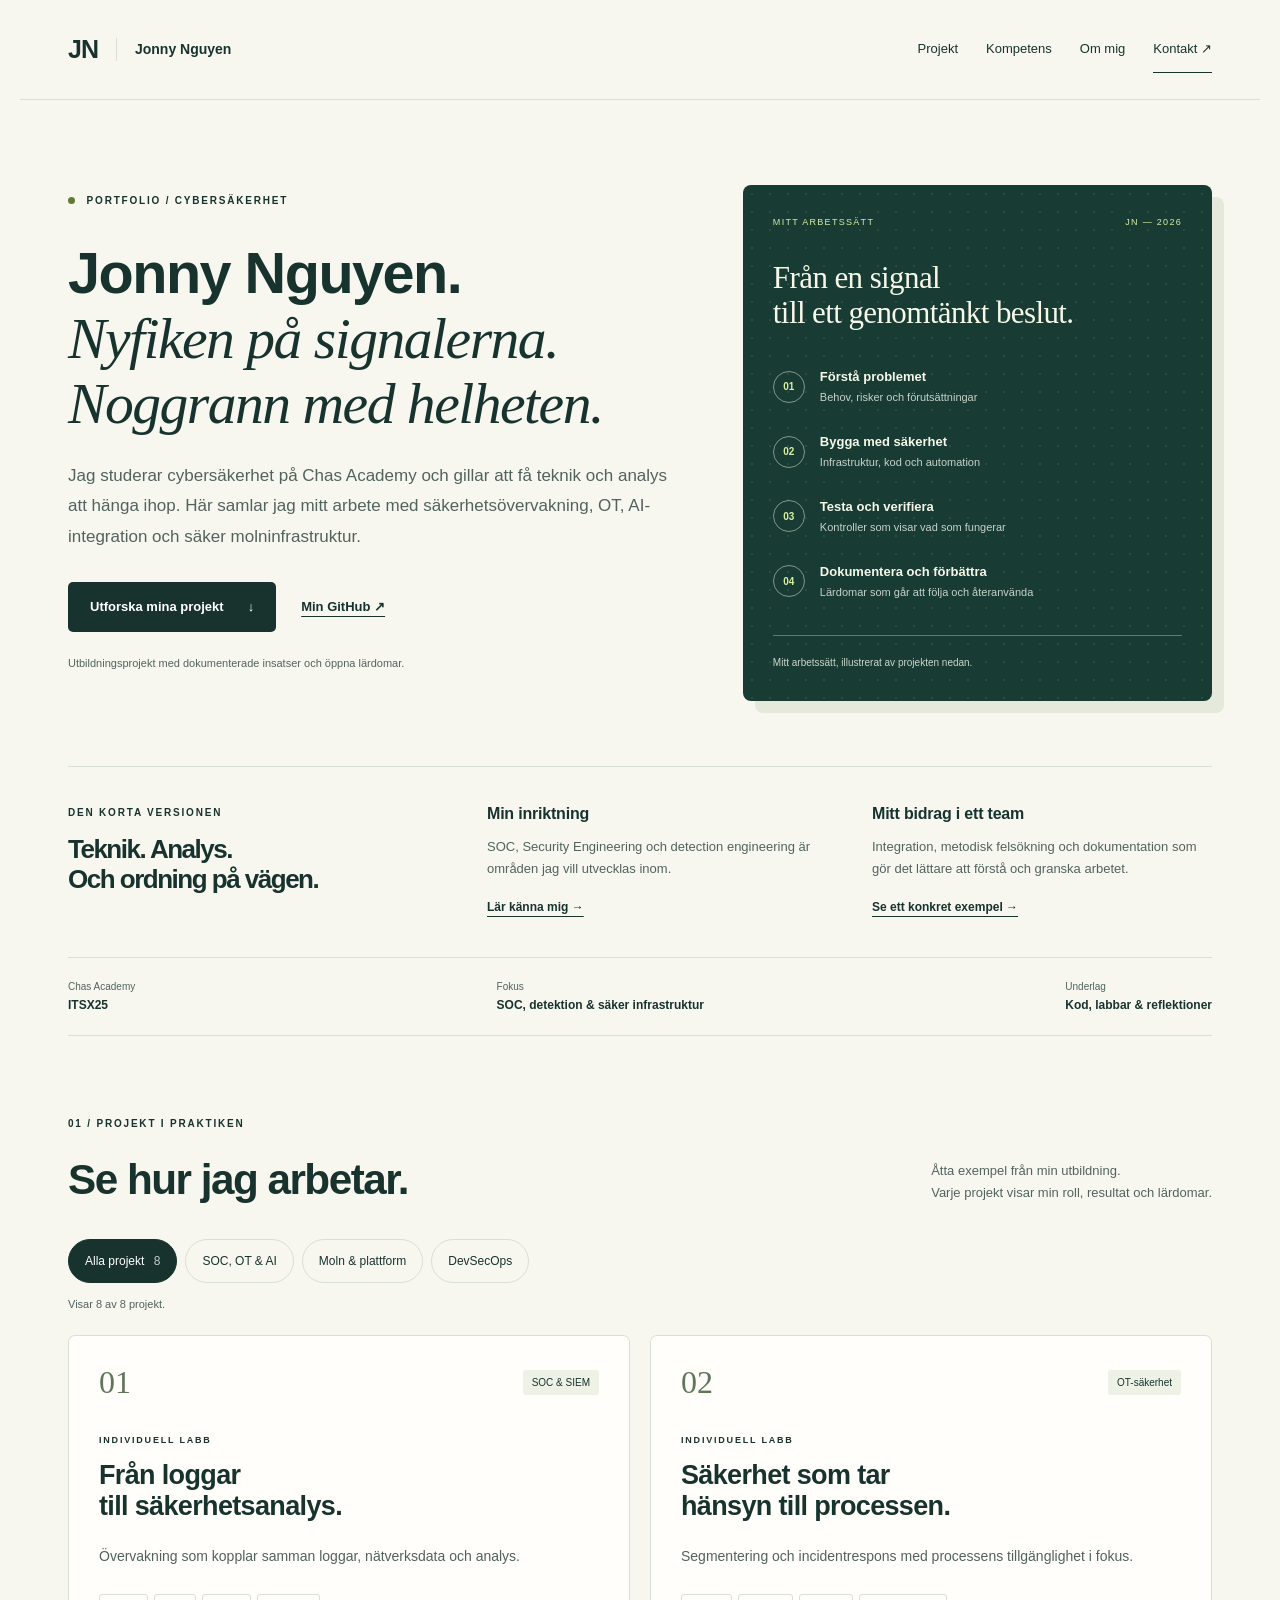
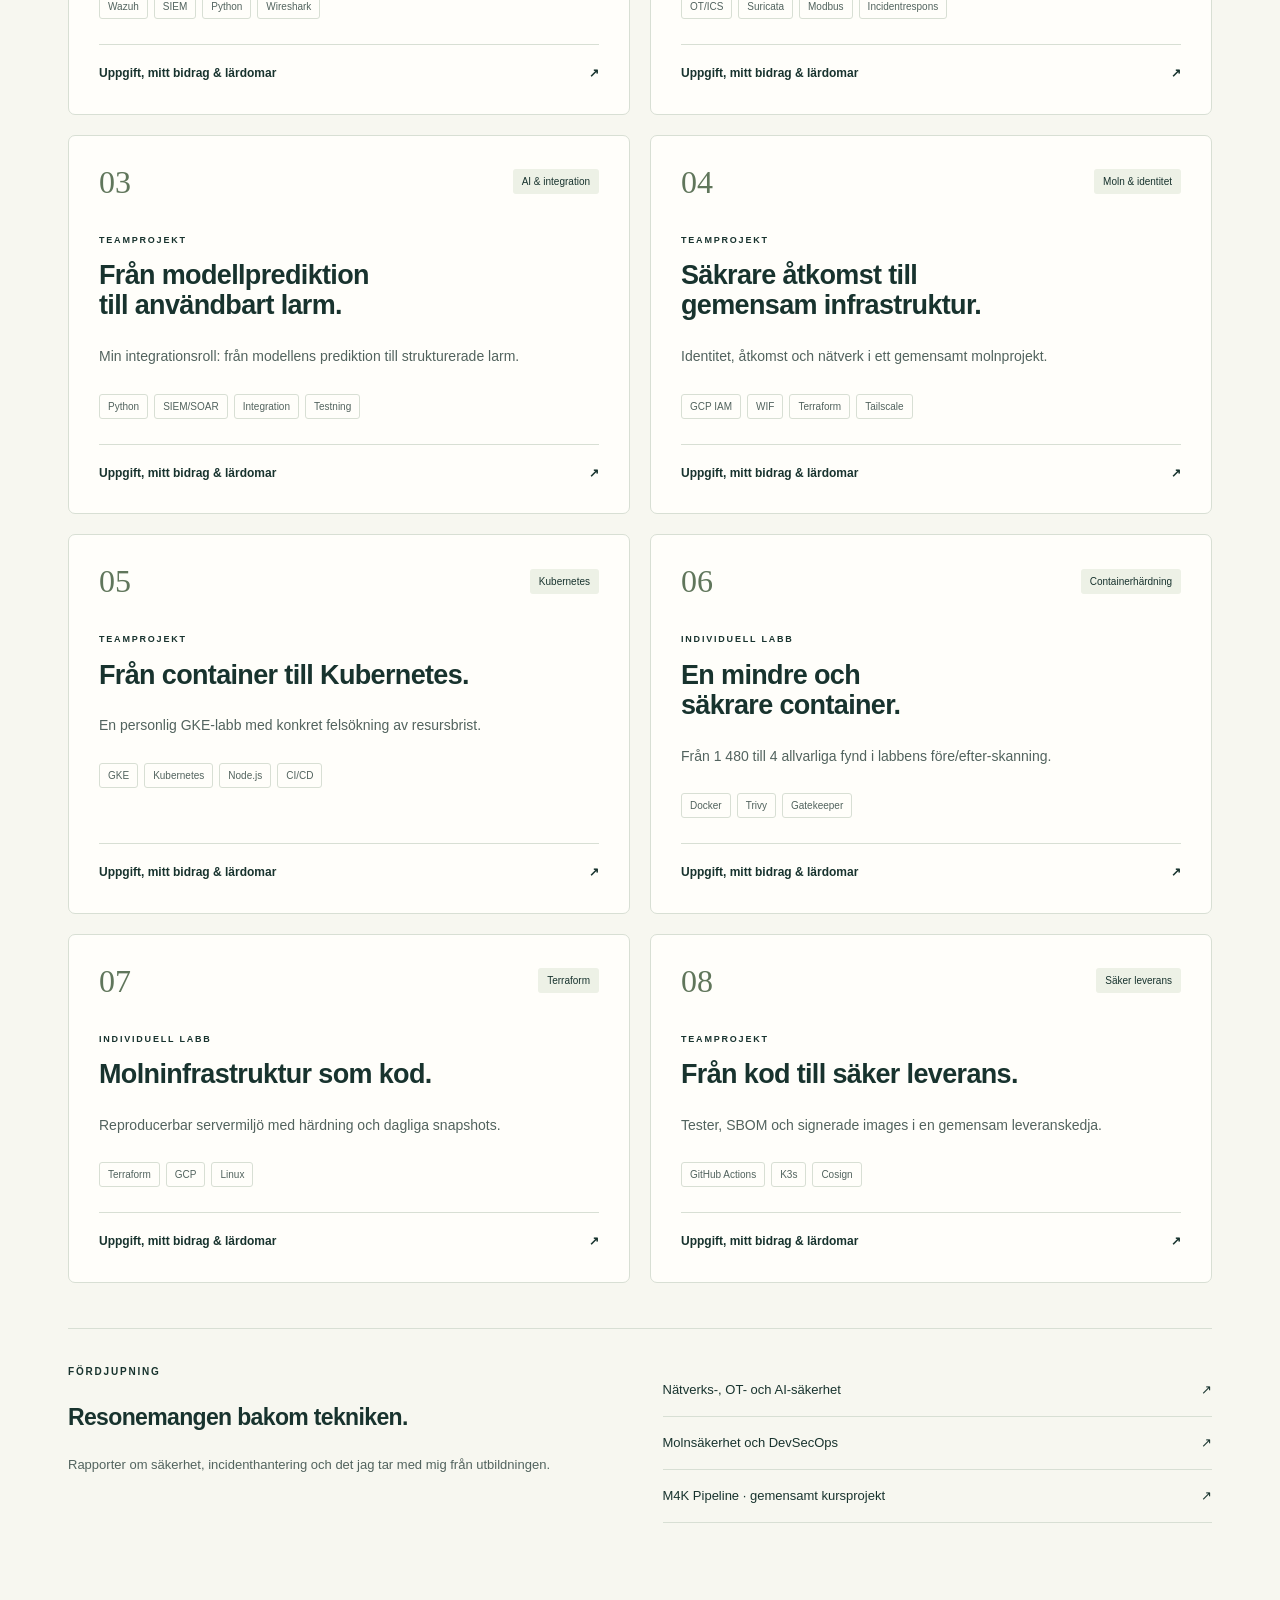
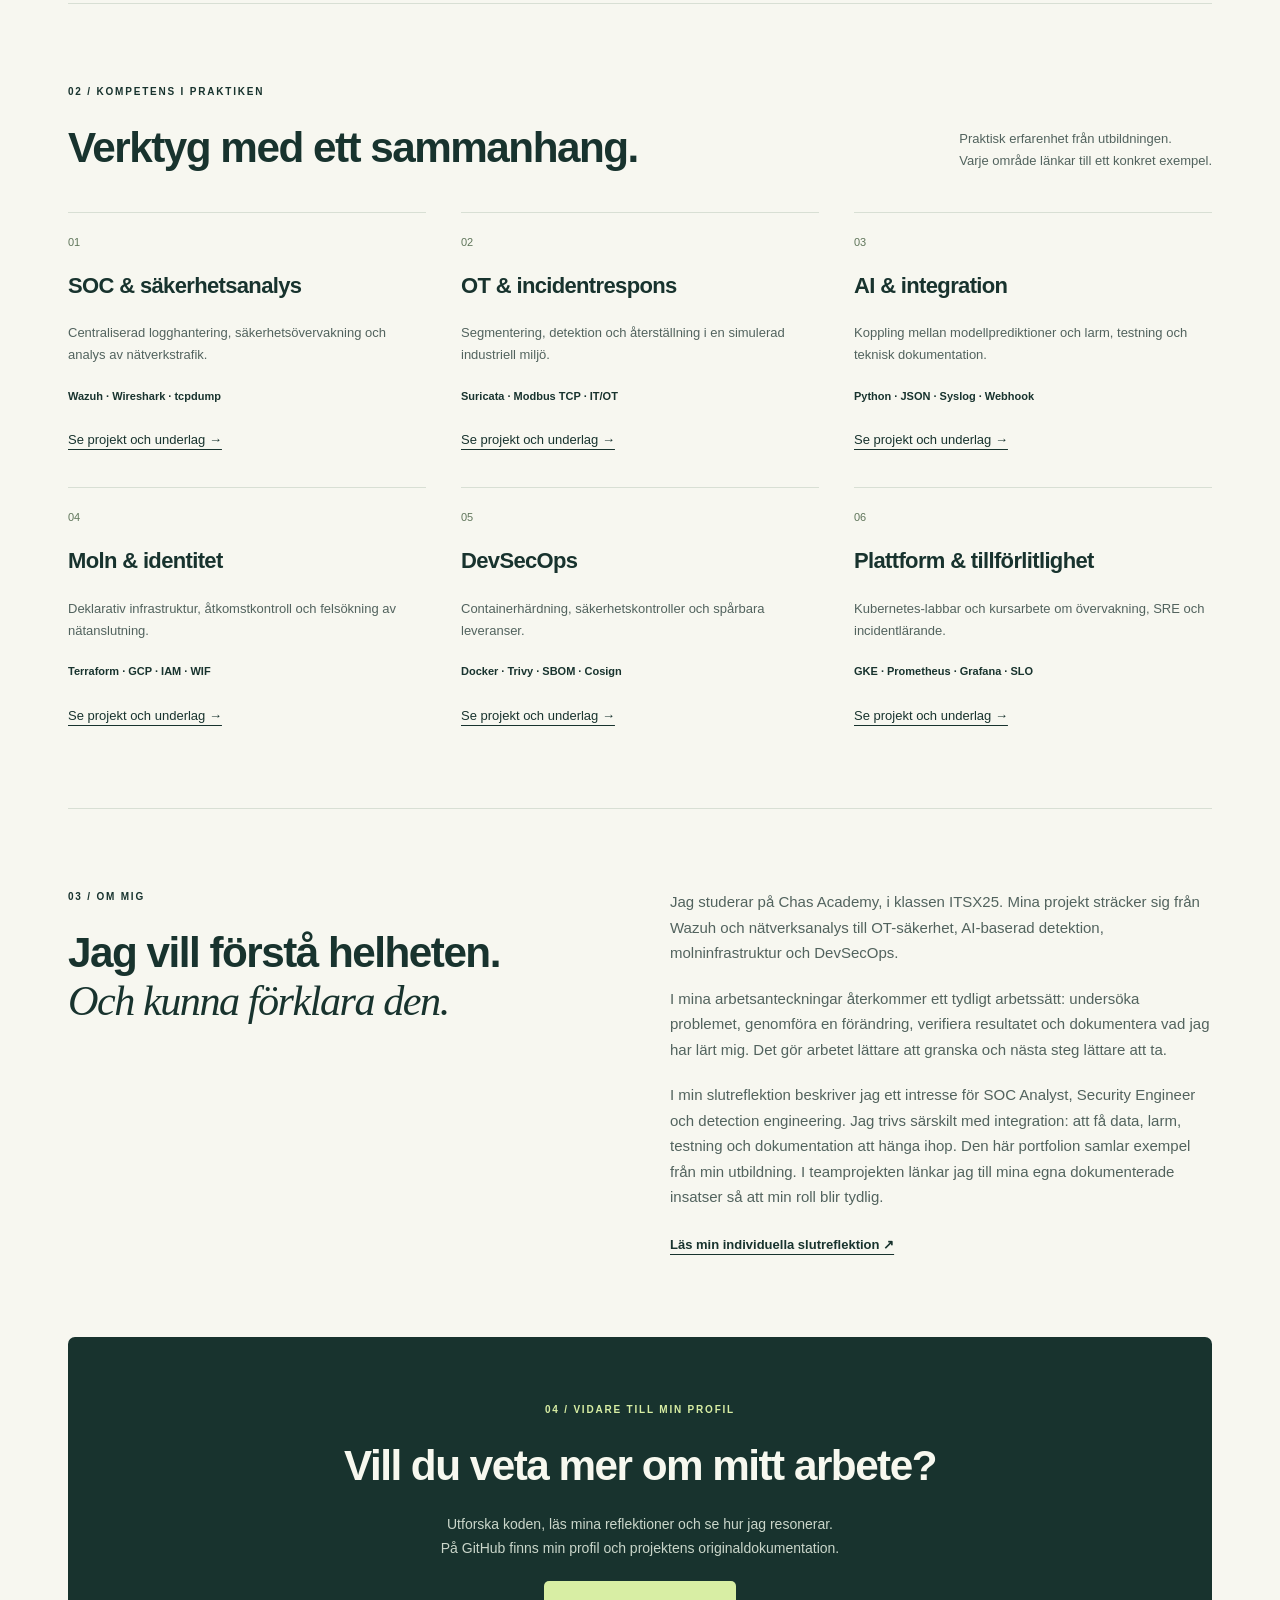
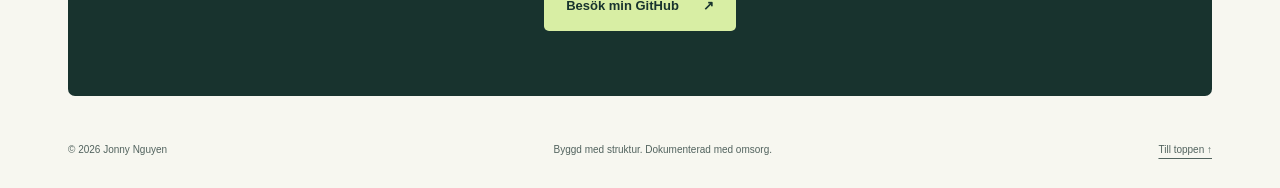
==== commit 1c6c5fd9: "Develop portfolio with eight case studies, project filters and responsive design" ====
--- a/index.html
+++ b/index.html
@@ -1,24 +1,771 @@
-<!doctype html>
+<!DOCTYPE html>
 <html lang="sv">
-<head>
-<meta charset="utf-8"><meta name="viewport" content="width=device-width, initial-scale=1">
-<meta name="description" content="Jonny Nguyen – portfolio inom IT-säkerhet, molninfrastruktur och DevSecOps. Projekt, dokumenterade resultat och lärdomar från Chas Academy.">
-<meta name="theme-color" content="#132d29"><title>Jonny Nguyen | IT-säkerhet & DevSecOps</title>
-<link rel="icon" href="favicon.svg" type="image/svg+xml"><link rel="stylesheet" href="styles.css">
-</head>
-<body>
-<a class="skip" href="#main">Hoppa till innehållet</a>
-<header><a class="brand" href="#" aria-label="Jonny Nguyen, startsida">JN<span>Jonny Nguyen</span></a><nav aria-label="Huvudnavigation"><a href="#projekt">Projekt</a><a href="#kompetens">Kompetens</a><a href="#om">Om mig</a><a href="#kontakt">Kontakt ↗</a></nav></header>
-<main id="main">
-<section class="hero" aria-labelledby="intro"><div><p class="eyebrow"><span class="dot"></span> CYBERSÄKERHET · DETEKTION · SÄKER INFRASTRUKTUR</p><h1 id="intro">Säkerhet i varje steg.<br><em>Struktur i varje projekt.</em></h1><p class="intro">Jag heter Jonny Nguyen och studerar på Chas Academy. Jag arbetar i kursprojekt med säkerhetsövervakning, OT-säkerhet, AI-baserad detektion och säker molninfrastruktur. Jag trivs där teknik, analys och tydlig dokumentation möts.</p><div class="actions"><a class="button" href="#projekt">Utforska mina projekt <span>↓</span></a><a class="text-link" href="https://github.com/Itzmejonny92">Min GitHub ↗</a></div><p class="hero-note">Praktiska kursprojekt. Konkreta lärdomar. Spårbara resultat.</p></div><aside class="overview" aria-label="Min arbetsprocess"><div class="overview-top"><span>FRÅN IDÉ TILL VERIFIERING</span><span class="small-mark">JN / 01</span></div><div class="flow"><div><b>01</b><span>Förstå problemet<small>Behov, risker och förutsättningar</small></span></div><div><b>02</b><span>Bygga med säkerhet<small>Infrastruktur, kod och automation</small></span></div><div><b>03</b><span>Testa och verifiera<small>Kontroller som visar vad som fungerar</small></span></div><div><b>04</b><span>Dokumentera och förbättra<small>Lärdomar som går att följa och återanvända</small></span></div></div><p>Mitt arbetssätt, illustrerat av projekten nedan.</p></aside></section>
-<div class="context-strip"><span>Chas Academy <b>ITSX25</b></span><span>Fokus <b>SOC, detektion & säker infrastruktur</b></span><span>Underlag <b>Kod, labbar & reflektioner</b></span></div>
-<section id="projekt"><div class="section-heading"><div><p class="eyebrow">01 / UTVALDA PROJEKT</p><h2>Från problem till praktik.</h2></div><p>En snabb överblick för dig som rekryterar.<br>Fördjupa dig i koden och dokumentationen.</p></div>
-<nav class="project-navigation" aria-label="Projektområden"><a href="#soc">SOC & SIEM</a><a href="#ot">OT-säkerhet</a><a href="#ml">AI & integration</a><a href="#cloud">Molninfrastruktur</a><a href="#devsecops">DevSecOps</a></nav><div class="project-grid broad-projects"><article class="card" id="soc"><p class="eyebrow">INDIVIDUELL LABB · SÄKERHETSÖVERVAKNING</p><h3>Från loggar till säkerhetsanalys.</h3><p>En labbmiljö med Wazuh för att förstå hur centraliserad säkerhetsövervakning hänger ihop.</p><dl><dt>Mitt arbete</dt><dd>Arbetade med Wazuh Manager, Indexer och Dashboard tillsammans med Docker, Python, tcpdump och Wireshark. Dokumenterade miljön och felsökningen.</dd><dt>Resultat & lärdom</dt><dd>Lärdomen är att insamlade loggar behöver prioriteras och sättas i ett sammanhang för att bli användbara för en analytiker. Den publika slutreflektionen beskriver arbetet; labbrepot är privat.</dd></dl><div class="tags"><span>Wazuh</span><span>SIEM</span><span>Python</span><span>Wireshark</span></div><a class="project-link" href="https://github.com/Itzmejonny92/AIS-slutreflektion">Läs om SIEM-labben ↗</a></article><article class="card" id="ot"><p class="eyebrow">INDIVIDUELL LABB · OT/ICS</p><h3>Säkerhet som tar hänsyn till processen.</h3><p>En simulerad vattenreningsmiljö med PLC, HMI och Modbus TCP.</p><dl><dt>Mitt arbete</dt><dd>Kartlade miljön, arbetade med IT/DMZ/OT-segmentering och Suricata-detektion samt genomförde en dokumenterad incidentövning.</dd><dt>Resultat & lärdom</dt><dd>Övningen kopplade ihop detektion, isolering och återställning med kravet att bevara operatörens insyn i processen. Detta är labberfarenhet, inte arbete i en verklig produktionsanläggning.</dd></dl><div class="tags"><span>OT/ICS</span><span>Suricata</span><span>Modbus</span><span>Incidentrespons</span></div><a class="project-link" href="https://github.com/Itzmejonny92/AIS-slutreflektion">Läs om OT-arbetet ↗</a></article><article class="card" id="ml"><p class="eyebrow">TEAMPROJEKT · AI & DETEKTION</p><h3>Från modellprediktion till användbart larm.</h3><p>ML Network Anomaly Detector jämförde modeller på syntetiska nätverksflöden och kopplade resultatet till ett alertflöde.</p><dl><dt>Mitt arbete</dt><dd>Min huvuddel var integration, testning, dokumentation och demo. Jag arbetade med strukturerade JSON-larm, UDP-syslog och HTTP-webhook samt att undertrycka normal trafik.</dd><dt>Resultat & lärdom</dt><dd>Projektet visade hur data, modell och alertlogik behöver verifieras tillsammans. Modellträningen var en annan teammedlems huvudansvar. Resultaten bygger på syntetisk data och visar inte produktionsprestanda.</dd></dl><div class="tags"><span>Python</span><span>SIEM/SOAR</span><span>Integration</span><span>Testning</span></div><a class="project-link" href="https://github.com/Itzmejonny92/AIS-slutreflektion">Läs om min integrationsroll ↗</a></article><article class="card" id="cloud"><p class="eyebrow">TEAMPROJEKT · MOLNIDENTITET</p><h3>Säkrare åtkomst till gemensam infrastruktur.</h3><p>Teamets infrastrukturprojekt med Terraform, GCP och privat nätanslutning.</p><dl><dt>Mitt arbete</dt><dd>Bidrog till WIF-migrering, IAM-felsökning, OS Login, Headscale/Tailscale och verifiering av routing och DNS. Dokumenterade arbetet i en personlig projektyta.</dd><dt>Resultat & lärdom</dt><dd>Arbetsanteckningarna beskriver verifierad deployment via Workload Identity Federation och felsökning av behörigheter och nätanslutning. Identitet, nätverk och drift behöver kontrolleras tillsammans.</dd></dl><div class="tags"><span>GCP IAM</span><span>WIF</span><span>Terraform</span><span>Tailscale</span></div><a class="project-link" href="https://github.com/itsx25-team2/kurs6-team2-infra/tree/main/members/itzmejonny92">Se mina infrastrukturbidrag ↗</a></article><article class="card" id="platform"><p class="eyebrow">TEAMPROJEKT & PERSONLIG LABB · PLATTFORM</p><h3>Från container till Kubernetes.</h3><p>M4K Pipeline samlar teamets CI/CD-arbete och senare labbar inom Kubernetes och Terraform.</p><dl><dt>Mitt arbete</dt><dd>I min dokumenterade GKE-labb byggde jag en egen Node.js-container, använde Artifact Registry och felsökte en deployment som fastnade på grund av resursbrist och kvoter.</dd><dt>Resultat & lärdom</dt><dd>Efter justerade resurskrav och frigjord kapacitet startade podden. Jag verifierade även en uppdaterad appversion. Teamets pipeline är gemensamt arbete; denna labb beskriver min egen insats.</dd></dl><div class="tags"><span>GKE</span><span>Kubernetes</span><span>Node.js</span><span>CI/CD</span></div><a class="project-link" href="https://github.com/Itzmejonny92/M4K-Pipeline-main/blob/main/docs/reports/week6-labb-jonny-nguyen.md">Läs min GKE-labb ↗</a></article></div><h3 class="project-subheading" id="devsecops">Säkerhet i bygg- och leveransflödet</h3><article class="featured"><div class="project-art"><span class="eyebrow">CONTAINER SECURITY</span><div class="image-size"><span>1,46 GB</span><span aria-hidden="true">↓</span><strong>206 MB</strong></div><p>Containerstorlek före och efter härdning</p><span class="art-label">DOCKER / TRIVY / SBOM</span></div><div class="project-content"><p class="eyebrow">INDIVIDUELL LABB · 01</p><h3>En mindre och säkrare container.</h3><p>En praktisk jämförelse av en avsiktligt sårbar labbcontainer och en härdad version.</p><dl><dt>Mitt arbete</dt><dd>Bytte basimage, använde non-root-användare och förbättrade hanteringen av beroenden. Skannade med Trivy, genererade SBOM och testade policyer i Gatekeeper-labbet.</dd><dt>Dokumenterat resultat</dt><dd>HIGH/CRITICAL-fynd minskade från 1 480 till 4 vid labbens skanning. Fyra allvarliga fynd återstod; resultatet är en historisk mätning, inte en garanti om dagens säkerhetsläge.</dd></dl><div class="tags"><span>Docker</span><span>Trivy</span><span>Gatekeeper</span></div><a class="project-link" href="https://github.com/Itzmejonny92/lab2-container-security">Se kod och före/efter-resultat ↗</a></div></article>
-<div class="project-grid"><article class="card"><p class="eyebrow">INDIVIDUELL LABB · 02</p><h3>Molninfrastruktur som kod.</h3><p>Reproducerbar provisionering och grundläggande härdning av en Ubuntu-server i Google Cloud.</p><dl><dt>Mitt arbete</dt><dd>Terraform-konfiguration, startup-script för härdning, snapshot-policy och kontroller i GitHub Actions.</dd><dt>Resultat & lärdom</dt><dd>En VM utan publik IP, automatiserade säkerhetsuppdateringar och dagliga snapshots med sju dagars retention. Ett kvotproblem styrde valet att avstå från publik IP.</dd></dl><div class="tags"><span>Terraform</span><span>GCP</span><span>Linux</span></div><a class="project-link" href="https://github.com/Itzmejonny92/lab1-terraform">Utforska infrastrukturen ↗</a></article>
-<article class="card"><p class="eyebrow">TEAMPROJEKT · 03</p><h3>Från kod till säker leverans.</h3><p>En gemensam Flask-applikation med automatiserad leverans till Kubernetes i kursmiljö.</p><dl><dt>Mitt dokumenterade bidrag</dt><dd>Arbetade med applikationshärdning, felsökning av CI/CD och verifiering av deployment, imagesignering och SBOM-attestering.</dd><dt>Resultat & lärdom</dt><dd>Min arbetssammanfattning från 28 september 2026 dokumenterar 19 godkända tester och verifierad leverans. Felsökningen visade vikten av att kontrollera varje lager separat.</dd></dl><div class="tags"><span>GitHub Actions</span><span>K3s</span><span>Cosign</span></div><a class="project-link" href="https://github.com/itsx25-team2/company-website/blob/main/members/itzmejonny92/work_summary_2026-09-28.md">Läs om mitt bidrag i teamet ↗</a></article></div>
-<div class="reading"><div><p class="eyebrow">FÖRDJUPNING</p><h3>Resonemangen bakom tekniken.</h3><p>Rapporter om säkerhet, incidenthantering och det jag tar med mig från utbildningen.</p></div><div><a href="https://github.com/Itzmejonny92/AIS-slutreflektion">Nätverks-, OT- och AI-säkerhet <span>↗</span></a><a href="https://github.com/Itzmejonny92/slutrapport-jonny-nguyen">Molnsäkerhet och DevSecOps <span>↗</span></a><a href="https://github.com/Itzmejonny92/M4K-Pipeline-main">M4K Pipeline · gemensamt kursprojekt <span>↗</span></a></div></div></section>
-<section id="kompetens"><div class="section-heading"><div><p class="eyebrow">02 / KOMPETENS I PRAKTIKEN</p><h2>Verktyg med ett sammanhang.</h2></div><p>Praktisk erfarenhet från utbildningen.<br>Varje område länkar till ett konkret exempel.</p></div><div class="skills-grid"><article><span class="skill-number">01</span><h3>SOC & säkerhetsanalys</h3><p>Centraliserad logghantering, säkerhetsövervakning och analys av nätverkstrafik.</p><p class="skill-tools">Wazuh · Wireshark · tcpdump</p><a href="#soc">Se projekt och underlag →</a></article><article><span class="skill-number">02</span><h3>OT & incidentrespons</h3><p>Segmentering, detektion och återställning i en simulerad industriell miljö.</p><p class="skill-tools">Suricata · Modbus TCP · IT/OT</p><a href="#ot">Se projekt och underlag →</a></article><article><span class="skill-number">03</span><h3>AI & integration</h3><p>Koppling mellan modellprediktioner och larm, testning och teknisk dokumentation.</p><p class="skill-tools">Python · JSON · Syslog · Webhook</p><a href="#ml">Se projekt och underlag →</a></article><article><span class="skill-number">04</span><h3>Moln & identitet</h3><p>Deklarativ infrastruktur, åtkomstkontroll och felsökning av nätanslutning.</p><p class="skill-tools">Terraform · GCP · IAM · WIF</p><a href="#cloud">Se projekt och underlag →</a></article><article><span class="skill-number">05</span><h3>DevSecOps</h3><p>Containerhärdning, säkerhetskontroller och spårbara leveranser.</p><p class="skill-tools">Docker · Trivy · SBOM · Cosign</p><a href="#devsecops">Se projekt och underlag →</a></article><article><span class="skill-number">06</span><h3>Plattform & tillförlitlighet</h3><p>Kubernetes-labbar och kursarbete om övervakning, SRE och incidentlärande.</p><p class="skill-tools">GKE · Prometheus · Grafana · SLO</p><a href="#platform">Se projekt och underlag →</a></article></div></section>
-<section id="om" class="about"><div><p class="eyebrow">03 / OM MIG</p><h2>Jag vill förstå helheten.<br><em>Och kunna förklara den.</em></h2></div><div><p>Jag studerar på Chas Academy, i klassen ITSX25. Mina projekt sträcker sig från Wazuh och nätverksanalys till OT-säkerhet, AI-baserad detektion, molninfrastruktur och DevSecOps.</p><p>I mina arbetsanteckningar återkommer ett tydligt arbetssätt: undersöka problemet, genomföra en förändring, verifiera resultatet och dokumentera vad jag har lärt mig. Det gör arbetet lättare att granska och nästa steg lättare att ta.</p><p>I min slutreflektion beskriver jag ett intresse för SOC Analyst, Security Engineer och detection engineering. Jag trivs särskilt med integration: att få data, larm, testning och dokumentation att hänga ihop. Den här portfolion samlar exempel från min utbildning. I teamprojekten länkar jag till mina egna dokumenterade insatser så att min roll blir tydlig.</p><a class="text-link" href="https://github.com/Itzmejonny92/AIS-slutreflektion">Läs min individuella slutreflektion ↗</a></div></section>
-<section id="kontakt" class="contact"><p class="eyebrow">04 / KONTAKT</p><h2>Låt oss börja med ett samtal.</h2><p>Vill du veta mer om mina projekt eller min bakgrund?<br>Min GitHub-profil samlar koden och dokumentationen.</p><a class="button light" href="https://github.com/Itzmejonny92">Besök min GitHub <span>↗</span></a></section>
-</main><footer><span>© 2026 Jonny Nguyen</span><span>Byggd med struktur. Dokumenterad med omsorg.</span><a href="#">Till toppen ↑</a></footer>
-</body></html>+ <head>
+  <meta charset="utf-8"/>
+  <meta content="width=device-width, initial-scale=1" name="viewport"/>
+  <meta content="Jonny Nguyen, cybersäkerhetsstudent på Chas Academy. Utforska åtta projekt inom SOC, OT, AI-integration, moln och DevSecOps med tydliga bidrag och lärdomar." name="description"/>
+  <meta content="#132d29" name="theme-color"/>
+  <title>
+   Jonny Nguyen | Cybersäkerhet, SOC &amp; säker infrastruktur
+  </title>
+  <link href="favicon.svg" rel="icon" type="image/svg+xml"/>
+  <link href="styles.css" rel="stylesheet"/>
+  <meta content="website" property="og:type"/>
+  <meta content="Jonny Nguyen · Cybersäkerhet" property="og:title"/>
+  <meta content="Säkerhetsövervakning, OT, AI-integration och säker infrastruktur. Projekt och lärdomar från min utbildning." property="og:description"/>
+  <meta content="sv_SE" property="og:locale"/>
+  <script defer="" src="script.js">
+  </script>
+ </head>
+ <body>
+  <a class="skip" href="#main">
+   Hoppa till innehållet
+  </a>
+  <header>
+   <a aria-label="Jonny Nguyen, startsida" class="brand" href="#">
+    JN
+    <span>
+     Jonny Nguyen
+    </span>
+   </a>
+   <nav aria-label="Huvudnavigation">
+    <a href="#projekt">
+     Projekt
+    </a>
+    <a href="#kompetens">
+     Kompetens
+    </a>
+    <a href="#om">
+     Om mig
+    </a>
+    <a href="#kontakt">
+     Kontakt ↗
+    </a>
+   </nav>
+  </header>
+  <main id="main">
+   <section aria-labelledby="intro" class="hero">
+    <div>
+     <p class="eyebrow">
+      <span class="dot">
+      </span>
+      PORTFOLIO / CYBERSÄKERHET
+     </p>
+     <h1 id="intro">
+      Jonny Nguyen.
+      <br/>
+      <em>
+       Nyfiken på signalerna.
+       <br/>
+       Noggrann med helheten.
+      </em>
+     </h1>
+     <p class="intro">
+      Jag studerar cybersäkerhet på Chas Academy och gillar att få teknik och analys att hänga ihop. Här samlar jag mitt arbete med säkerhetsövervakning, OT, AI-integration och säker molninfrastruktur.
+     </p>
+     <div class="actions">
+      <a class="button" href="#projekt">
+       Utforska mina projekt
+       <span>
+        ↓
+       </span>
+      </a>
+      <a class="text-link" href="https://github.com/Itzmejonny92">
+       Min GitHub ↗
+      </a>
+     </div>
+     <p class="hero-note">
+      Utbildningsprojekt med dokumenterade insatser och öppna lärdomar.
+     </p>
+    </div>
+    <aside aria-label="Min arbetsprocess" class="overview">
+     <div class="overview-top">
+      <span>
+       MITT ARBETSSÄTT
+      </span>
+      <span>
+       JN — 2026
+      </span>
+     </div>
+     <h2>
+      Från en signal
+      <br/>
+      till ett genomtänkt beslut.
+     </h2>
+     <div class="flow">
+      <div>
+       <b>
+        01
+       </b>
+       <span>
+        Förstå problemet
+        <small>
+         Behov, risker och förutsättningar
+        </small>
+       </span>
+      </div>
+      <div>
+       <b>
+        02
+       </b>
+       <span>
+        Bygga med säkerhet
+        <small>
+         Infrastruktur, kod och automation
+        </small>
+       </span>
+      </div>
+      <div>
+       <b>
+        03
+       </b>
+       <span>
+        Testa och verifiera
+        <small>
+         Kontroller som visar vad som fungerar
+        </small>
+       </span>
+      </div>
+      <div>
+       <b>
+        04
+       </b>
+       <span>
+        Dokumentera och förbättra
+        <small>
+         Lärdomar som går att följa och återanvända
+        </small>
+       </span>
+      </div>
+     </div>
+     <p>
+      Mitt arbetssätt, illustrerat av projekten nedan.
+     </p>
+    </aside>
+   </section>
+   <section aria-labelledby="quick-title" class="quick-read">
+    <div>
+     <p class="eyebrow">
+      DEN KORTA VERSIONEN
+     </p>
+     <h2 id="quick-title">
+      Teknik. Analys.
+      <br/>
+      Och ordning på vägen.
+     </h2>
+    </div>
+    <div>
+     <h3>
+      Min inriktning
+     </h3>
+     <p>
+      SOC, Security Engineering och detection engineering är områden jag vill utvecklas inom.
+     </p>
+     <a href="#om">
+      Lär känna mig →
+     </a>
+    </div>
+    <div>
+     <h3>
+      Mitt bidrag i ett team
+     </h3>
+     <p>
+      Integration, metodisk felsökning och dokumentation som gör det lättare att förstå och granska arbetet.
+     </p>
+     <a href="projekt/ml.html">
+      Se ett konkret exempel →
+     </a>
+    </div>
+   </section>
+   <div class="context-strip">
+    <span>
+     Chas Academy
+     <b>
+      ITSX25
+     </b>
+    </span>
+    <span>
+     Fokus
+     <b>
+      SOC, detektion &amp; säker infrastruktur
+     </b>
+    </span>
+    <span>
+     Underlag
+     <b>
+      Kod, labbar &amp; reflektioner
+     </b>
+    </span>
+   </div>
+   <section id="projekt">
+    <div class="section-heading">
+     <div>
+      <p class="eyebrow">
+       01 / PROJEKT I PRAKTIKEN
+      </p>
+      <h2>
+       Se hur jag arbetar.
+      </h2>
+     </div>
+     <p>
+      Åtta exempel från min utbildning.
+      <br/>
+      Varje projekt visar min roll, resultat och lärdomar.
+     </p>
+    </div>
+    <div aria-label="Filtrera projekt" class="filters" hidden="" role="group">
+     <button aria-pressed="true" data-filter="all" type="button">
+      Alla projekt
+      <span>
+       8
+      </span>
+     </button>
+     <button aria-pressed="false" data-filter="detection" type="button">
+      SOC, OT &amp; AI
+     </button>
+     <button aria-pressed="false" data-filter="cloud" type="button">
+      Moln &amp; plattform
+     </button>
+     <button aria-pressed="false" data-filter="devsecops" type="button">
+      DevSecOps
+     </button>
+    </div>
+    <p aria-live="polite" class="filter-status" hidden="" role="status">
+    </p>
+    <div class="project-grid">
+     <article class="card" data-category="detection" id="soc">
+      <div class="card-top">
+       <span class="card-number">
+        01
+       </span>
+       <span class="category-label">
+        SOC &amp; SIEM
+       </span>
+      </div>
+      <p class="eyebrow">
+       INDIVIDUELL LABB
+      </p>
+      <h3>
+       <a href="projekt/soc.html">
+        Från loggar till säkerhetsanalys.
+       </a>
+      </h3>
+      <p>
+       Övervakning som kopplar samman loggar, nätverksdata och analys.
+      </p>
+      <div class="tags">
+       <span>
+        Wazuh
+       </span>
+       <span>
+        SIEM
+       </span>
+       <span>
+        Python
+       </span>
+       <span>
+        Wireshark
+       </span>
+      </div>
+      <a class="project-link" href="projekt/soc.html">
+       Uppgift, mitt bidrag &amp; lärdomar
+       <span aria-hidden="true">
+        ↗
+       </span>
+      </a>
+     </article>
+     <article class="card" data-category="detection" id="ot">
+      <div class="card-top">
+       <span class="card-number">
+        02
+       </span>
+       <span class="category-label">
+        OT-säkerhet
+       </span>
+      </div>
+      <p class="eyebrow">
+       INDIVIDUELL LABB
+      </p>
+      <h3>
+       <a href="projekt/ot.html">
+        Säkerhet som tar hänsyn till processen.
+       </a>
+      </h3>
+      <p>
+       Segmentering och incidentrespons med processens tillgänglighet i fokus.
+      </p>
+      <div class="tags">
+       <span>
+        OT/ICS
+       </span>
+       <span>
+        Suricata
+       </span>
+       <span>
+        Modbus
+       </span>
+       <span>
+        Incidentrespons
+       </span>
+      </div>
+      <a class="project-link" href="projekt/ot.html">
+       Uppgift, mitt bidrag &amp; lärdomar
+       <span aria-hidden="true">
+        ↗
+       </span>
+      </a>
+     </article>
+     <article class="card" data-category="detection" id="ml">
+      <div class="card-top">
+       <span class="card-number">
+        03
+       </span>
+       <span class="category-label">
+        AI &amp; integration
+       </span>
+      </div>
+      <p class="eyebrow">
+       TEAMPROJEKT
+      </p>
+      <h3>
+       <a href="projekt/ml.html">
+        Från modellprediktion till användbart larm.
+       </a>
+      </h3>
+      <p>
+       Min integrationsroll: från modellens prediktion till strukturerade larm.
+      </p>
+      <div class="tags">
+       <span>
+        Python
+       </span>
+       <span>
+        SIEM/SOAR
+       </span>
+       <span>
+        Integration
+       </span>
+       <span>
+        Testning
+       </span>
+      </div>
+      <a class="project-link" href="projekt/ml.html">
+       Uppgift, mitt bidrag &amp; lärdomar
+       <span aria-hidden="true">
+        ↗
+       </span>
+      </a>
+     </article>
+     <article class="card" data-category="cloud" id="cloud">
+      <div class="card-top">
+       <span class="card-number">
+        04
+       </span>
+       <span class="category-label">
+        Moln &amp; identitet
+       </span>
+      </div>
+      <p class="eyebrow">
+       TEAMPROJEKT
+      </p>
+      <h3>
+       <a href="projekt/cloud.html">
+        Säkrare åtkomst till gemensam infrastruktur.
+       </a>
+      </h3>
+      <p>
+       Identitet, åtkomst och nätverk i ett gemensamt molnprojekt.
+      </p>
+      <div class="tags">
+       <span>
+        GCP IAM
+       </span>
+       <span>
+        WIF
+       </span>
+       <span>
+        Terraform
+       </span>
+       <span>
+        Tailscale
+       </span>
+      </div>
+      <a class="project-link" href="projekt/cloud.html">
+       Uppgift, mitt bidrag &amp; lärdomar
+       <span aria-hidden="true">
+        ↗
+       </span>
+      </a>
+     </article>
+     <article class="card" data-category="cloud" id="platform">
+      <div class="card-top">
+       <span class="card-number">
+        05
+       </span>
+       <span class="category-label">
+        Kubernetes
+       </span>
+      </div>
+      <p class="eyebrow">
+       TEAMPROJEKT
+      </p>
+      <h3>
+       <a href="projekt/platform.html">
+        Från container till Kubernetes.
+       </a>
+      </h3>
+      <p>
+       En personlig GKE-labb med konkret felsökning av resursbrist.
+      </p>
+      <div class="tags">
+       <span>
+        GKE
+       </span>
+       <span>
+        Kubernetes
+       </span>
+       <span>
+        Node.js
+       </span>
+       <span>
+        CI/CD
+       </span>
+      </div>
+      <a class="project-link" href="projekt/platform.html">
+       Uppgift, mitt bidrag &amp; lärdomar
+       <span aria-hidden="true">
+        ↗
+       </span>
+      </a>
+     </article>
+     <article class="card" data-category="devsecops" id="container">
+      <div class="card-top">
+       <span class="card-number">
+        06
+       </span>
+       <span class="category-label">
+        Containerhärdning
+       </span>
+      </div>
+      <p class="eyebrow">
+       INDIVIDUELL LABB
+      </p>
+      <h3>
+       <a href="projekt/container.html">
+        En mindre och säkrare container.
+       </a>
+      </h3>
+      <p>
+       Från 1 480 till 4 allvarliga fynd i labbens före/efter-skanning.
+      </p>
+      <div class="tags">
+       <span>
+        Docker
+       </span>
+       <span>
+        Trivy
+       </span>
+       <span>
+        Gatekeeper
+       </span>
+      </div>
+      <a class="project-link" href="projekt/container.html">
+       Uppgift, mitt bidrag &amp; lärdomar
+       <span aria-hidden="true">
+        ↗
+       </span>
+      </a>
+     </article>
+     <article class="card" data-category="cloud" id="terraform">
+      <div class="card-top">
+       <span class="card-number">
+        07
+       </span>
+       <span class="category-label">
+        Terraform
+       </span>
+      </div>
+      <p class="eyebrow">
+       INDIVIDUELL LABB
+      </p>
+      <h3>
+       <a href="projekt/terraform.html">
+        Molninfrastruktur som kod.
+       </a>
+      </h3>
+      <p>
+       Reproducerbar servermiljö med härdning och dagliga snapshots.
+      </p>
+      <div class="tags">
+       <span>
+        Terraform
+       </span>
+       <span>
+        GCP
+       </span>
+       <span>
+        Linux
+       </span>
+      </div>
+      <a class="project-link" href="projekt/terraform.html">
+       Uppgift, mitt bidrag &amp; lärdomar
+       <span aria-hidden="true">
+        ↗
+       </span>
+      </a>
+     </article>
+     <article class="card" data-category="devsecops" id="delivery">
+      <div class="card-top">
+       <span class="card-number">
+        08
+       </span>
+       <span class="category-label">
+        Säker leverans
+       </span>
+      </div>
+      <p class="eyebrow">
+       TEAMPROJEKT
+      </p>
+      <h3>
+       <a href="projekt/delivery.html">
+        Från kod till säker leverans.
+       </a>
+      </h3>
+      <p>
+       Tester, SBOM och signerade images i en gemensam leveranskedja.
+      </p>
+      <div class="tags">
+       <span>
+        GitHub Actions
+       </span>
+       <span>
+        K3s
+       </span>
+       <span>
+        Cosign
+       </span>
+      </div>
+      <a class="project-link" href="projekt/delivery.html">
+       Uppgift, mitt bidrag &amp; lärdomar
+       <span aria-hidden="true">
+        ↗
+       </span>
+      </a>
+     </article>
+    </div>
+    <div class="reading">
+     <div>
+      <p class="eyebrow">
+       FÖRDJUPNING
+      </p>
+      <h3>
+       Resonemangen bakom tekniken.
+      </h3>
+      <p>
+       Rapporter om säkerhet, incidenthantering och det jag tar med mig från utbildningen.
+      </p>
+     </div>
+     <div>
+      <a href="https://github.com/Itzmejonny92/AIS-slutreflektion">
+       Nätverks-, OT- och AI-säkerhet
+       <span>
+        ↗
+       </span>
+      </a>
+      <a href="https://github.com/Itzmejonny92/slutrapport-jonny-nguyen">
+       Molnsäkerhet och DevSecOps
+       <span>
+        ↗
+       </span>
+      </a>
+      <a href="https://github.com/Itzmejonny92/M4K-Pipeline-main">
+       M4K Pipeline · gemensamt kursprojekt
+       <span>
+        ↗
+       </span>
+      </a>
+     </div>
+    </div>
+   </section>
+   <section id="kompetens">
+    <div class="section-heading">
+     <div>
+      <p class="eyebrow">
+       02 / KOMPETENS I PRAKTIKEN
+      </p>
+      <h2>
+       Verktyg med ett sammanhang.
+      </h2>
+     </div>
+     <p>
+      Praktisk erfarenhet från utbildningen.
+      <br/>
+      Varje område länkar till ett konkret exempel.
+     </p>
+    </div>
+    <div class="skills-grid">
+     <article>
+      <span class="skill-number">
+       01
+      </span>
+      <h3>
+       SOC &amp; säkerhetsanalys
+      </h3>
+      <p>
+       Centraliserad logghantering, säkerhetsövervakning och analys av nätverkstrafik.
+      </p>
+      <p class="skill-tools">
+       Wazuh · Wireshark · tcpdump
+      </p>
+      <a href="#soc">
+       Se projekt och underlag →
+      </a>
+     </article>
+     <article>
+      <span class="skill-number">
+       02
+      </span>
+      <h3>
+       OT &amp; incidentrespons
+      </h3>
+      <p>
+       Segmentering, detektion och återställning i en simulerad industriell miljö.
+      </p>
+      <p class="skill-tools">
+       Suricata · Modbus TCP · IT/OT
+      </p>
+      <a href="#ot">
+       Se projekt och underlag →
+      </a>
+     </article>
+     <article>
+      <span class="skill-number">
+       03
+      </span>
+      <h3>
+       AI &amp; integration
+      </h3>
+      <p>
+       Koppling mellan modellprediktioner och larm, testning och teknisk dokumentation.
+      </p>
+      <p class="skill-tools">
+       Python · JSON · Syslog · Webhook
+      </p>
+      <a href="#ml">
+       Se projekt och underlag →
+      </a>
+     </article>
+     <article>
+      <span class="skill-number">
+       04
+      </span>
+      <h3>
+       Moln &amp; identitet
+      </h3>
+      <p>
+       Deklarativ infrastruktur, åtkomstkontroll och felsökning av nätanslutning.
+      </p>
+      <p class="skill-tools">
+       Terraform · GCP · IAM · WIF
+      </p>
+      <a href="#cloud">
+       Se projekt och underlag →
+      </a>
+     </article>
+     <article>
+      <span class="skill-number">
+       05
+      </span>
+      <h3>
+       DevSecOps
+      </h3>
+      <p>
+       Containerhärdning, säkerhetskontroller och spårbara leveranser.
+      </p>
+      <p class="skill-tools">
+       Docker · Trivy · SBOM · Cosign
+      </p>
+      <a href="#container">
+       Se projekt och underlag →
+      </a>
+     </article>
+     <article>
+      <span class="skill-number">
+       06
+      </span>
+      <h3>
+       Plattform &amp; tillförlitlighet
+      </h3>
+      <p>
+       Kubernetes-labbar och kursarbete om övervakning, SRE och incidentlärande.
+      </p>
+      <p class="skill-tools">
+       GKE · Prometheus · Grafana · SLO
+      </p>
+      <a href="#platform">
+       Se projekt och underlag →
+      </a>
+     </article>
+    </div>
+   </section>
+   <section class="about" id="om">
+    <div>
+     <p class="eyebrow">
+      03 / OM MIG
+     </p>
+     <h2>
+      Jag vill förstå helheten.
+      <br/>
+      <em>
+       Och kunna förklara den.
+      </em>
+     </h2>
+    </div>
+    <div>
+     <p>
+      Jag studerar på Chas Academy, i klassen ITSX25. Mina projekt sträcker sig från Wazuh och nätverksanalys till OT-säkerhet, AI-baserad detektion, molninfrastruktur och DevSecOps.
+     </p>
+     <p>
+      I mina arbetsanteckningar återkommer ett tydligt arbetssätt: undersöka problemet, genomföra en förändring, verifiera resultatet och dokumentera vad jag har lärt mig. Det gör arbetet lättare att granska och nästa steg lättare att ta.
+     </p>
+     <p>
+      I min slutreflektion beskriver jag ett intresse för SOC Analyst, Security Engineer och detection engineering. Jag trivs särskilt med integration: att få data, larm, testning och dokumentation att hänga ihop. Den här portfolion samlar exempel från min utbildning. I teamprojekten länkar jag till mina egna dokumenterade insatser så att min roll blir tydlig.
+     </p>
+     <a class="text-link" href="https://github.com/Itzmejonny92/AIS-slutreflektion">
+      Läs min individuella slutreflektion ↗
+     </a>
+    </div>
+   </section>
+   <section class="contact" id="kontakt">
+    <p class="eyebrow">
+     04 / VIDARE TILL MIN PROFIL
+    </p>
+    <h2>
+     Vill du veta mer om mitt arbete?
+    </h2>
+    <p>
+     Utforska koden, läs mina reflektioner och se hur jag resonerar.
+     <br/>
+     På GitHub finns min profil och projektens originaldokumentation.
+    </p>
+    <a class="button light" href="https://github.com/Itzmejonny92">
+     Besök min GitHub
+     <span>
+      ↗
+     </span>
+    </a>
+   </section>
+  </main>
+  <footer>
+   <span>
+    © 2026 Jonny Nguyen
+   </span>
+   <span>
+    Byggd med struktur. Dokumenterad med omsorg.
+   </span>
+   <a href="#">
+    Till toppen ↑
+   </a>
+  </footer>
+ </body>
+</html>
--- a/styles.css
+++ b/styles.css
@@ -1,3 +1,197 @@
-:root{--bg:#f8f9f5;--ink:#18332e;--muted:#52635e;--line:#dce2d8;--accent:#d6ef91}*{box-sizing:border-box}html{scroll-behavior:smooth;scroll-padding-top:30px}body{margin:0;background:var(--bg);color:var(--ink);font-family:Arial,Helvetica,sans-serif;line-height:1.65}a{color:inherit;text-underline-offset:5px}a:hover{text-decoration:underline}a:focus-visible{outline:3px solid #687f2d;outline-offset:6px}header,main,footer{max-width:1200px;margin:auto}header{padding:28px 32px;display:flex;align-items:center;justify-content:space-between;border-bottom:1px solid var(--line)}.brand{font-size:24px;font-weight:800;text-decoration:none;display:flex;gap:14px;align-items:center}.brand span{font-size:14px;font-weight:600;border-left:1px solid var(--line);padding-left:14px}nav{display:flex;gap:28px;font-size:14px}nav a{text-decoration:none}main{padding:0 32px}section{padding:76px 0}.hero{display:grid;grid-template-columns:1.3fr 1fr;gap:70px;align-items:center;padding:86px 0 62px}.eyebrow{font-size:11px;letter-spacing:1.7px;font-weight:700;margin:0 0 20px}.dot{display:inline-block;width:8px;height:8px;border-radius:50%;background:#678844;margin-right:8px}h1,h2,h3{line-height:1.12;letter-spacing:-1.5px;margin:0 0 24px}h1{font-size:clamp(38px,4.2vw,55px)}h2{font-size:38px}h3{font-size:25px;letter-spacing:-.6px}em{font-family:Georgia,serif;font-weight:400}p{margin:0 0 20px}.intro{font-size:17px;color:var(--muted);max-width:570px}.actions{display:flex;align-items:center;gap:26px;margin:30px 0 22px}.button{display:inline-flex;gap:34px;justify-content:space-between;padding:14px 20px;background:var(--ink);color:white;border-radius:4px;text-decoration:none;font-size:14px;font-weight:600}.text-link{font-size:14px;font-weight:600}.hero-note{font-size:12px;color:var(--muted)}.overview{background:#edf0e7;border:1px solid var(--line);border-radius:8px;padding:25px 28px;position:relative}.overview-top{display:flex;justify-content:space-between;font-size:9px;letter-spacing:1px;border-bottom:1px solid #d0d8c8;padding-bottom:20px}.small-mark{color:var(--muted)}.flow{padding-top:15px}.flow>div{display:flex;align-items:center;gap:18px;padding:13px 0}.flow b{display:grid;place-items:center;width:36px;height:36px;border:1px solid #b9c5ac;border-radius:50%;font-size:11px;flex-shrink:0}.flow span{font-size:14px;font-weight:600}.flow small{display:block;color:var(--muted);font-weight:400;font-size:11px}.overview>p{font-size:10px;border-top:1px solid #d0d8c8;margin:18px 0 0;padding-top:15px;color:var(--muted)}.context-strip{border-top:1px solid var(--line);border-bottom:1px solid var(--line);display:flex;justify-content:space-between;gap:20px;padding:21px 0;font-size:11px;color:var(--muted)}.context-strip b{display:block;color:var(--ink);font-size:13px}.section-heading{display:flex;justify-content:space-between;align-items:end;gap:30px;margin-bottom:30px}.section-heading h2{margin:0}.section-heading>p{font-size:13px;color:var(--muted);margin:0}.featured{display:grid;grid-template-columns:.85fr 1.15fr;border:1px solid var(--line);border-radius:8px;overflow:hidden;background:white}.project-art{background:#183b34;color:#f3f6e9;padding:36px;display:flex;flex-direction:column;justify-content:space-between;background-image:linear-gradient(#ffffff05 1px,transparent 1px),linear-gradient(90deg,#ffffff05 1px,transparent 1px);background-size:24px 24px}.image-size{display:flex;flex-direction:column;line-height:1.2;gap:10px;padding:25px 0}.image-size span:first-child{font-size:30px;color:#bac9bf}.image-size span:nth-child(2){font-size:30px;color:var(--accent)}.image-size strong{font-size:64px;letter-spacing:-3px;color:var(--accent)}.project-art>p{font-size:12px}.art-label{font-size:10px;letter-spacing:2px;border-top:1px solid #ffffff30;padding-top:20px}.project-content{padding:34px}.project-content>p:not(.eyebrow),.card>p:not(.eyebrow){font-size:14px;color:var(--muted)}dl{font-size:13px}dt{font-weight:700;margin-top:18px}dd{margin:4px 0;color:var(--muted)}.tags{display:flex;flex-wrap:wrap;gap:6px;margin:23px 0}.tags span{padding:4px 10px;border:1px solid var(--line);border-radius:4px;font-size:10px}.project-link{font-size:13px;font-weight:600}.project-grid{display:grid;grid-template-columns:1fr 1fr;gap:24px;margin-top:24px}.card{padding:32px;background:white;border:1px solid var(--line);border-radius:8px}.reading{display:grid;grid-template-columns:1fr 1fr;gap:50px;padding:35px 0 0;margin-top:36px;border-top:1px solid var(--line)}.reading h3{font-size:23px}.reading p:not(.eyebrow){font-size:13px;color:var(--muted)}.reading a{display:flex;justify-content:space-between;gap:12px;font-size:13px;padding:16px 0;border-bottom:1px solid var(--line);text-decoration:none}.reading a:hover{text-decoration:underline}#kompetens{border-top:1px solid var(--line)}.skills-grid{display:grid;grid-template-columns:repeat(3,1fr);gap:35px;margin-top:40px}.skill-number{display:block;color:#657845;font-size:12px;margin-bottom:24px}.skills-grid h3{font-size:22px}.skills-grid p,.skills-grid a{font-size:13px}.skills-grid p{color:var(--muted)}.skills-grid .skill-tools{font-size:11px;font-weight:700;color:var(--ink)}.about{display:grid;grid-template-columns:1fr 1fr;gap:60px;border-top:1px solid var(--line)}.about p:not(.eyebrow){font-size:14px;color:var(--muted)}.contact{background:var(--ink);border-radius:8px;color:#f4f6ee;text-align:center;padding:60px 24px;margin-bottom:45px}.contact .eyebrow{color:var(--accent)}.contact p:not(.eyebrow){color:#c5d2c9;font-size:14px}.light{background:var(--accent);color:var(--ink);margin-top:8px}footer{display:flex;justify-content:space-between;gap:20px;padding:0 32px 30px;font-size:10px;color:var(--muted)}.skip{position:absolute;top:-100px;padding:12px;background:white;z-index:10}.skip:focus{top:0}@media(max-width:850px){.hero{gap:30px}h1{font-size:40px}.section-heading{align-items:start;flex-direction:column}.context-strip{flex-wrap:wrap}.skills-grid{gap:20px}.image-size strong{font-size:52px}}@media(max-width:620px){header{padding:20px;flex-wrap:wrap;gap:18px}nav{width:100%;gap:0;justify-content:space-between;font-size:12px}main{padding:0 20px}.hero,.featured,.project-grid,.reading,.about,.skills-grid{grid-template-columns:1fr}.hero{padding:45px 0;gap:25px}h1{font-size:39px}h2{font-size:31px}section{padding:48px 0}.actions{gap:20px}.context-strip{gap:18px}.context-strip span{flex:1 1 140px}.project-content,.card{padding:25px}.project-art{padding:28px}.image-size{flex-direction:row;align-items:center;gap:18px}.image-size span:first-child{font-size:25px}.image-size span:nth-child(2){transform:rotate(-90deg)}.image-size strong{font-size:43px}.skills-grid article{border-top:1px solid var(--line);padding-top:20px}.about{gap:15px}.reading{gap:12px}footer{padding:0 20px 25px;flex-wrap:wrap}footer span:nth-child(2){display:none}}@media(prefers-reduced-motion:reduce){html{scroll-behavior:auto}}@media print{header,nav,.actions,.contact,footer,.skip{display:none}body{background:white;color:black}section{padding:20px 0}.hero{padding:20px 0}.overview{display:none}.hero,.featured,.about{display:block}.project-art{display:none}.card,.featured{break-inside:avoid}a{color:black}}
-
-.project-navigation{display:flex;flex-wrap:wrap;gap:10px;margin:0 0 28px}.project-navigation a{font-size:12px;border:1px solid var(--line);border-radius:30px;padding:8px 15px;text-decoration:none}.project-navigation a:hover{background:var(--accent)}.broad-projects{margin-bottom:45px}.project-subheading{margin-top:40px}.skills-grid{row-gap:35px}
+:root {
+  --bg: #f7f7f0;
+  --paper: #fffefa;
+  --ink: #18332e;
+  --muted: #52635e;
+  --line: #d8dfd4;
+  --accent: #d8eea4;
+  --serif: Georgia, 'Times New Roman', serif;
+}
+* { box-sizing: border-box; }
+html { scroll-behavior: smooth; scroll-padding-top: 32px; }
+body { margin: 0; background: var(--bg); color: var(--ink); font-family: Arial, Helvetica, sans-serif; line-height: 1.7; -webkit-font-smoothing: antialiased; }
+[hidden] { display: none !important; }
+a { color: inherit; text-underline-offset: 5px; }
+a:hover { text-decoration-thickness: 2px; }
+a, button, summary { -webkit-tap-highlight-color: transparent; }
+:focus-visible { outline: 3px solid #698637; outline-offset: 5px; }
+button { font: inherit; cursor: pointer; }
+header, main, footer { width: min(1240px, 100%); margin-inline: auto; padding-inline: 48px; }
+header { display: flex; justify-content: space-between; align-items: center; gap: 24px; min-height: 100px; border-bottom: 1px solid var(--line); }
+.brand { display: flex; align-items: center; gap: 18px; font-size: 25px; font-weight: 800; text-decoration: none; letter-spacing: -1px; }
+.brand span { font-size: 14px; font-weight: 600; letter-spacing: 0; padding-left: 18px; border-left: 1px solid var(--line); }
+header nav { display: flex; gap: 28px; font-size: 13px; }
+header nav a { text-decoration: none; padding-block: 12px; }
+header nav a:last-child { border-bottom: 1px solid var(--ink); }
+p { margin: 0 0 20px; }
+h1, h2, h3 { line-height: 1.13; margin: 0 0 24px; font-weight: 600; letter-spacing: -1.5px; text-wrap: balance; overflow-wrap: anywhere; }
+h1 { font-size: clamp(40px, 4.5vw, 62px); }
+h2 { font-size: clamp(30px, 3.3vw, 43px); }
+h3 { font-size: 25px; letter-spacing: -.65px; }
+em { font-family: var(--serif); font-weight: 400; }
+section { padding-block: 80px; }
+.eyebrow { margin-bottom: 24px; font-size: 10px; font-weight: 700; letter-spacing: 1.8px; line-height: 1.6; }
+.dot { display: inline-block; width: 7px; height: 7px; border-radius: 50%; margin-right: 7px; background: #607c34; }
+.hero { display: grid; grid-template-columns: 1.3fr 1fr; gap: 65px; align-items: center; padding-block: 85px 65px; }
+.hero .eyebrow { margin-bottom: 32px; }
+.intro { max-width: 660px; font-size: 17px; color: var(--muted); line-height: 1.8; }
+.actions { display: flex; flex-wrap: wrap; align-items: center; gap: 25px; margin: 30px 0 22px; }
+.button { display: inline-flex; justify-content: space-between; align-items: center; gap: 24px; min-height: 48px; padding: 13px 21px; background: var(--ink); color: white; border: 1px solid transparent; border-radius: 5px; font-size: 13px; font-weight: 600; text-decoration: none; transition: background .2s; }
+.button:hover { background: #30574b; }
+.text-link { font-size: 13px; font-weight: 600; }
+.hero-note, .caption { color: var(--muted); font-size: 11px; }
+.overview { position: relative; overflow: hidden; padding: 30px; border-radius: 8px; color: #f5f7e9; background-color: #183b34; background-image: radial-gradient(#ffffff15 1px, transparent 1px); background-size: 18px 18px; box-shadow: 12px 12px 0 #e4e9dc; }
+.overview-top { display: flex; justify-content: space-between; gap: 15px; font-size: 9px; letter-spacing: 1.3px; color: var(--accent); margin-bottom: 30px; }
+.overview h2 { font-size: 31px; font-family: var(--serif); font-weight: 400; letter-spacing: -.6px; }
+.flow > div { display: flex; align-items: center; gap: 15px; padding: 12px 0; }
+.flow b { display: grid; place-items: center; border: 1px solid #829789; color: var(--accent); border-radius: 50%; width: 32px; height: 32px; flex-shrink: 0; font-size: 10px; }
+.flow span { font-size: 13px; font-weight: 600; }
+.flow small { display: block; color: #c7d2c8; font-size: 11px; font-weight: 400; }
+.overview > p { border-top: 1px solid #657a69; padding-top: 18px; margin: 22px 0 0; font-size: 10px; color: #cad6ca; }
+.quick-read { display: grid; grid-template-columns: 1.1fr 1fr 1fr; gap: 45px; border-top: 1px solid var(--line); padding-block: 38px; }
+.quick-read .eyebrow { margin-bottom: 14px; }
+.quick-read h2 { font-size: 26px; margin: 0; }
+.quick-read h3 { font-size: 16px; letter-spacing: -.2px; margin: 0 0 12px; }
+.quick-read p:not(.eyebrow) { color: var(--muted); font-size: 13px; margin-bottom: 12px; }
+.quick-read a { font-size: 12px; font-weight: 600; }
+.context-strip { display: flex; justify-content: space-between; flex-wrap: wrap; gap: 25px; padding: 20px 0; border-block: 1px solid var(--line); color: var(--muted); font-size: 10px; }
+.context-strip b { display: block; color: var(--ink); font-size: 12px; font-weight: 600; }
+.section-heading { display: flex; justify-content: space-between; align-items: flex-end; gap: 35px; margin-bottom: 30px; }
+.section-heading h2 { margin: 0; }
+.section-heading > p { font-size: 13px; color: var(--muted); margin: 0; }
+.filters { display: flex; flex-wrap: wrap; gap: 8px; margin: 35px 0 10px; }
+.filters button { color: var(--ink); background: transparent; border: 1px solid var(--line); border-radius: 30px; padding: 10px 16px; font-size: 12px; min-height: 44px; }
+.filters button[aria-pressed="true"] { background: var(--ink); color: white; border-color: var(--ink); }
+.filters button:hover { border-color: var(--ink); }
+.filters span { margin-left: 6px; opacity: .75; }
+.filter-status { font-size: 11px; color: var(--muted); margin: 12px 0 0; min-height: 20px; }
+.project-grid { display: grid; grid-template-columns: repeat(2, minmax(0, 1fr)); gap: 20px; margin-top: 20px; }
+.card { display: flex; flex-direction: column; background: var(--paper); padding: 30px; border: 1px solid var(--line); border-radius: 7px; transition: border-color .2s, box-shadow .2s; scroll-margin-top: 30px; }
+.card:hover, .card:target { border-color: #82996e; box-shadow: 0 6px 20px #18332e08; }
+.card-top { display: flex; align-items: center; justify-content: space-between; margin-bottom: 35px; gap: 20px; }
+.card-number { font-family: var(--serif); font-size: 32px; color: #60765b; line-height: 1; }
+.category-label { font-size: 10px; background: #edf1e6; border-radius: 3px; padding: 4px 9px; }
+.card .eyebrow { margin-bottom: 13px; font-size: 9px; }
+.card h3 { font-size: 27px; max-width: 380px; }
+.card h3 a { text-decoration: none; }
+.card h3 a:hover { text-decoration: underline; text-decoration-thickness: 1px; }
+.card > p:not(.eyebrow) { font-size: 14px; color: var(--muted); }
+.tags { display: flex; flex-wrap: wrap; gap: 6px; margin: 5px 0 25px; }
+.tags span { padding: 3px 8px; font-size: 10px; border: 1px solid var(--line); border-radius: 3px; color: var(--muted); }
+.card .project-link { border-top: 1px solid var(--line); padding-top: 18px; margin-top: auto; display: flex; justify-content: space-between; gap: 12px; }
+.project-link { font-size: 12px; font-weight: 600; text-decoration: none; }
+.project-link:hover { text-decoration: underline; }
+.reading { display: grid; grid-template-columns: 1fr 1fr; gap: 45px; padding-top: 35px; margin-top: 45px; border-top: 1px solid var(--line); }
+.reading h3 { font-size: 23px; }
+.reading p:not(.eyebrow) { font-size: 13px; color: var(--muted); }
+.reading a { display: flex; justify-content: space-between; gap: 15px; padding: 15px 0; border-bottom: 1px solid var(--line); font-size: 13px; text-decoration: none; }
+.reading a:hover { text-decoration: underline; }
+#kompetens { border-top: 1px solid var(--line); }
+.skills-grid { display: grid; grid-template-columns: repeat(3, minmax(0, 1fr)); gap: 35px; margin-top: 40px; }
+.skills-grid article { padding-top: 20px; border-top: 1px solid var(--line); }
+.skill-number { display: block; color: #60765b; font-size: 11px; margin-bottom: 22px; }
+.skills-grid h3 { font-size: 22px; }
+.skills-grid p, .skills-grid a { font-size: 13px; }
+.skills-grid p { color: var(--muted); }
+.skills-grid .skill-tools { color: var(--ink); font-size: 11px; font-weight: 600; }
+.about { display: grid; grid-template-columns: 1fr 1fr; gap: 60px; border-top: 1px solid var(--line); }
+.about p:not(.eyebrow) { color: var(--muted); font-size: 15px; }
+.contact { background: var(--ink); color: #f7f8ef; text-align: center; border-radius: 7px; margin-bottom: 45px; padding: 65px 25px; }
+.contact .eyebrow { color: var(--accent); }
+.contact p:not(.eyebrow) { font-size: 14px; color: #cad6ca; }
+.light { background: var(--accent); color: var(--ink); }
+.light:hover { background: #e4f5bf; }
+footer { display: flex; flex-wrap: wrap; justify-content: space-between; gap: 20px; padding-bottom: 30px; color: var(--muted); font-size: 10px; }
+.skip { position: absolute; top: -100px; padding: 15px; background: white; z-index: 10; }
+.skip:focus { top: 0; }
+.breadcrumb { display: flex; flex-wrap: wrap; gap: 12px; padding-top: 35px; font-size: 12px; color: var(--muted); }
+.case-hero { max-width: 900px; padding-block: 55px 30px; }
+.case-hero h1 { max-width: 880px; }
+.case-layout { display: grid; grid-template-columns: minmax(0, 1fr) 300px; gap: 70px; align-items: start; }
+.case-section { padding-block: 32px; border-top: 1px solid var(--line); }
+.case-section h2 { font-size: 30px; }
+.case-section p:not(.eyebrow) { color: var(--muted); font-size: 15px; }
+.case-aside { background: #edf0e6; padding: 26px; border-radius: 6px; position: sticky; top: 24px; }
+.case-aside h2 { font-size: 23px; }
+.case-aside p { font-size: 12px; color: var(--muted); }
+.case-aside .button { margin-top: 20px; font-size: 11px; }
+.case-aside hr { border: 0; border-top: 1px solid #cbd5c2; margin: 25px 0; }
+.case-aside .caption { margin-top: 10px; font-size: 10px; }
+.process-diagram { display: grid; grid-template-columns: repeat(4, minmax(0, 1fr)); list-style: none; padding: 0; margin: 30px 0 15px; border: 1px solid var(--line); border-radius: 5px; background: var(--paper); }
+.process-diagram li { padding: 18px 12px; border-right: 1px solid var(--line); font-size: 11px; }
+.process-diagram li:last-child { border: 0; }
+.process-diagram span { display: block; font-size: 10px; color: #60765b; margin-bottom: 12px; }
+.case-section .caption { font-size: 10px !important; }
+.results { display: grid; gap: 15px; margin-bottom: 25px; }
+.results > div { padding: 20px; background: #edf0e6; border-radius: 5px; }
+.results strong { display: block; font-size: 28px; letter-spacing: -1px; }
+.results span { font-size: 11px; color: var(--muted); }
+.case-pagination { display: flex; justify-content: space-between; gap: 20px; padding: 30px 0; border-top: 1px solid var(--line); margin: 35px 0; font-size: 12px; }
+@media (max-width: 1000px) {
+  header, main, footer { padding-inline: 30px; }
+  .hero { gap: 35px; }
+  .overview { padding: 25px; }
+  .quick-read { gap: 25px; }
+  .case-layout { gap: 30px; grid-template-columns: minmax(0, 1fr) 260px; }
+}
+@media (max-width: 760px) {
+  .hero { grid-template-columns: minmax(0, 1fr); padding-block: 50px; }
+  .hero h1 { font-size: clamp(39px, 7vw, 57px); }
+  .overview { box-shadow: 7px 7px 0 #e4e9dc; }
+  .quick-read { grid-template-columns: 1fr 1fr; }
+  .quick-read > div:first-child { grid-column: 1 / -1; }
+  .section-heading { align-items: start; flex-direction: column; gap: 20px; }
+  .skills-grid { grid-template-columns: repeat(2, minmax(0, 1fr)); }
+  .case-layout { grid-template-columns: minmax(0, 1fr); }
+  .case-aside { position: static; }
+  .about { gap: 30px; }
+  header nav { gap: 17px; }
+  .brand span { display: none; }
+}
+@media (max-width: 540px) {
+  header, main, footer { padding-inline: 20px; }
+  header { min-height: 80px; gap: 15px; }
+  header nav { gap: 13px; font-size: 11px; }
+  h1 { font-size: 38px; }
+  h2 { font-size: 32px; }
+  section { padding-block: 50px; }
+  .intro { font-size: 16px; }
+  .hero h1 { font-size: 40px; letter-spacing: -1.7px; }
+  .project-grid, .reading, .about { grid-template-columns: minmax(0, 1fr); }
+  .card { padding: 25px; }
+  .card-top { margin-bottom: 25px; }
+  .skills-grid { gap: 25px 20px; }
+  .skills-grid h3 { font-size: 20px; }
+  .skills-grid p, .skills-grid a { font-size: 12px; }
+  .quick-read { grid-template-columns: minmax(0, 1fr); }
+  .quick-read > div:first-child { grid-column: auto; }
+  .context-strip { gap: 15px; }
+  .context-strip span { flex: 1 1 130px; }
+  .reading { gap: 10px; }
+  .filters { gap: 6px; }
+  .filters button { font-size: 11px; padding-inline: 13px; }
+  footer span:nth-child(2) { display: none; }
+  .case-hero { padding-top: 40px; }
+  .case-section h2 { font-size: 27px; }
+  .process-diagram { grid-template-columns: repeat(2, minmax(0, 1fr)); }
+  .process-diagram li { border-bottom: 1px solid var(--line); }
+  .process-diagram li:nth-child(2) { border-right: 0; }
+  .process-diagram li:nth-child(3) { border-bottom: 0; }
+}
+@media (prefers-reduced-motion: reduce) { html { scroll-behavior: auto; } * { transition: none !important; } }
+@media print {
+  header, footer, .filters, .filter-status, .actions, .contact, .skip, .case-pagination { display: none !important; }
+  body { background: white; color: black; }
+  main { width: 100%; padding: 0; }
+  section { padding-block: 20px; }
+  .hero, .case-layout, .about { display: block; }
+  .overview { display: none; }
+  .hero { padding-block: 15px; }
+  .card[hidden] { display: flex !important; }
+  .card, .case-section, .case-aside { break-inside: avoid; }
+  .case-aside { position: static; }
+  a { color: black; }
+  .project-grid { gap: 10px; }
+  .card { padding: 15px; }
+  h1 { font-size: 32px; }
+}
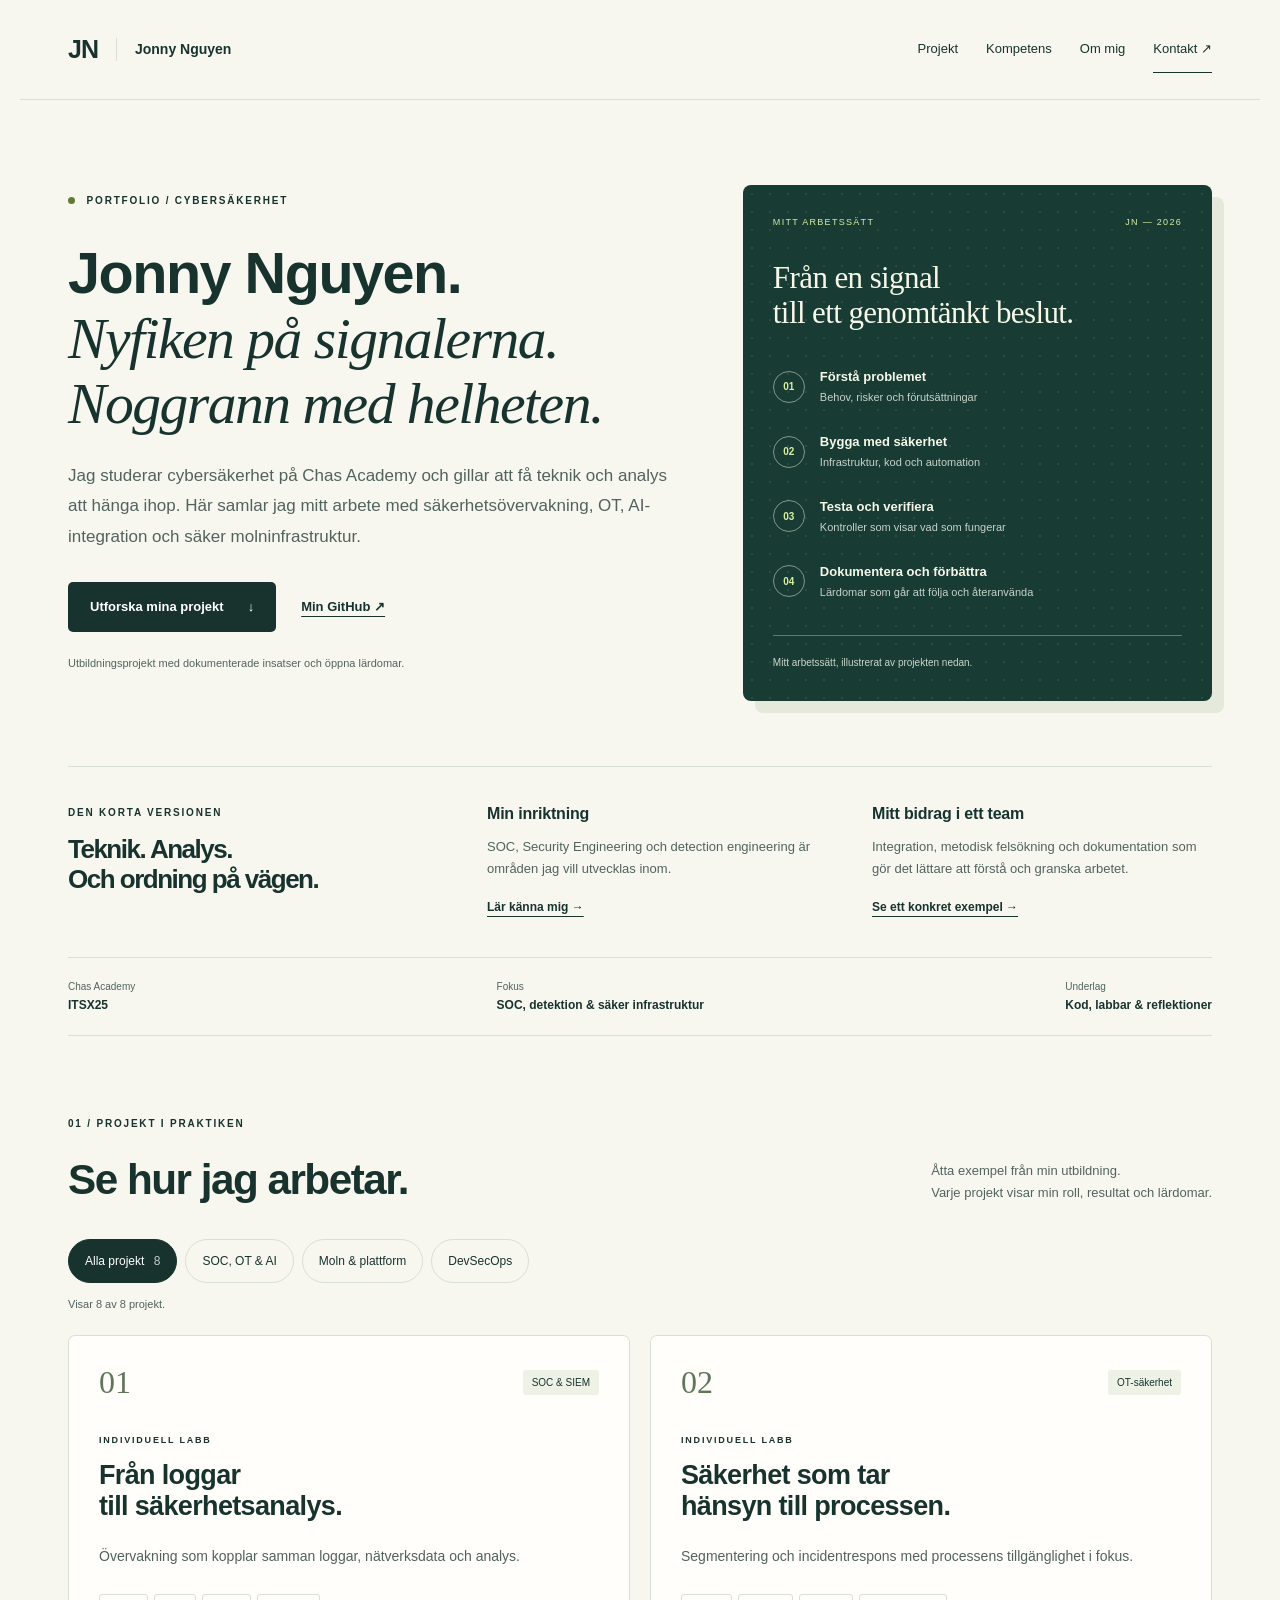
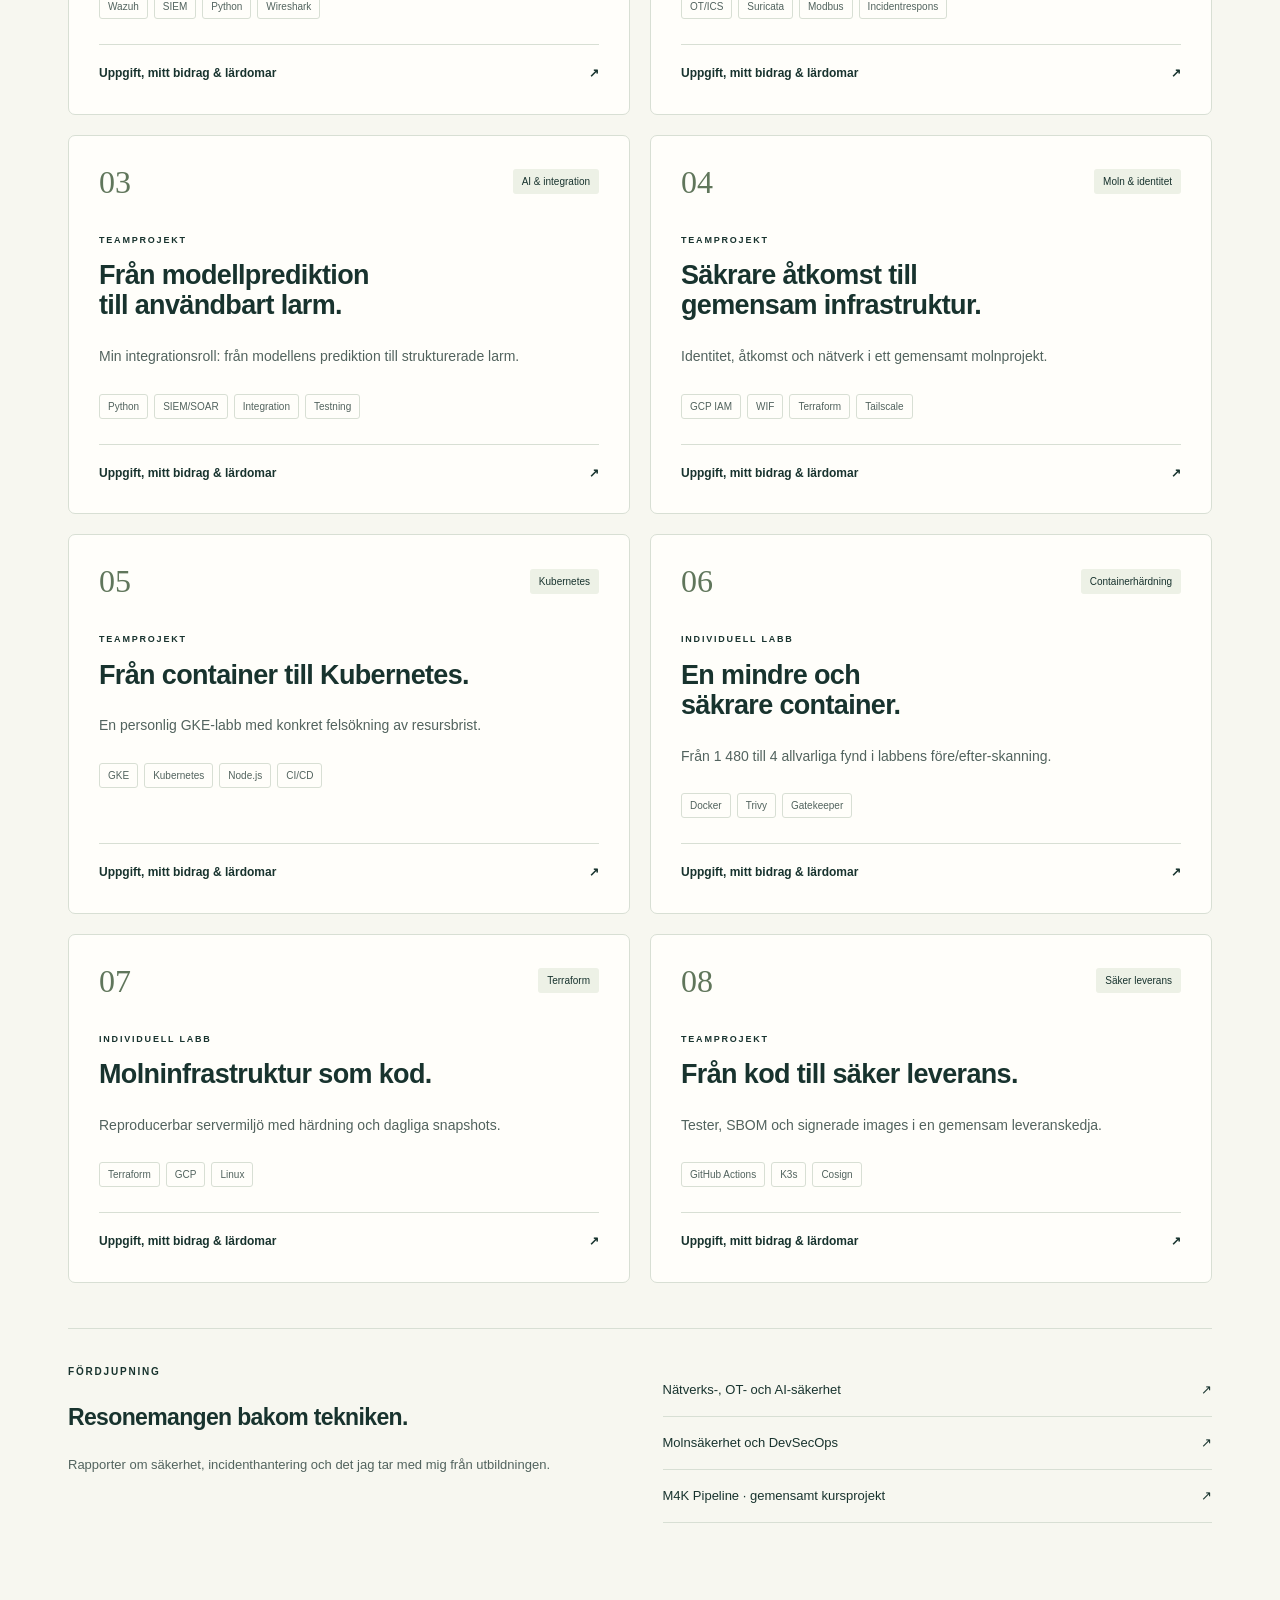
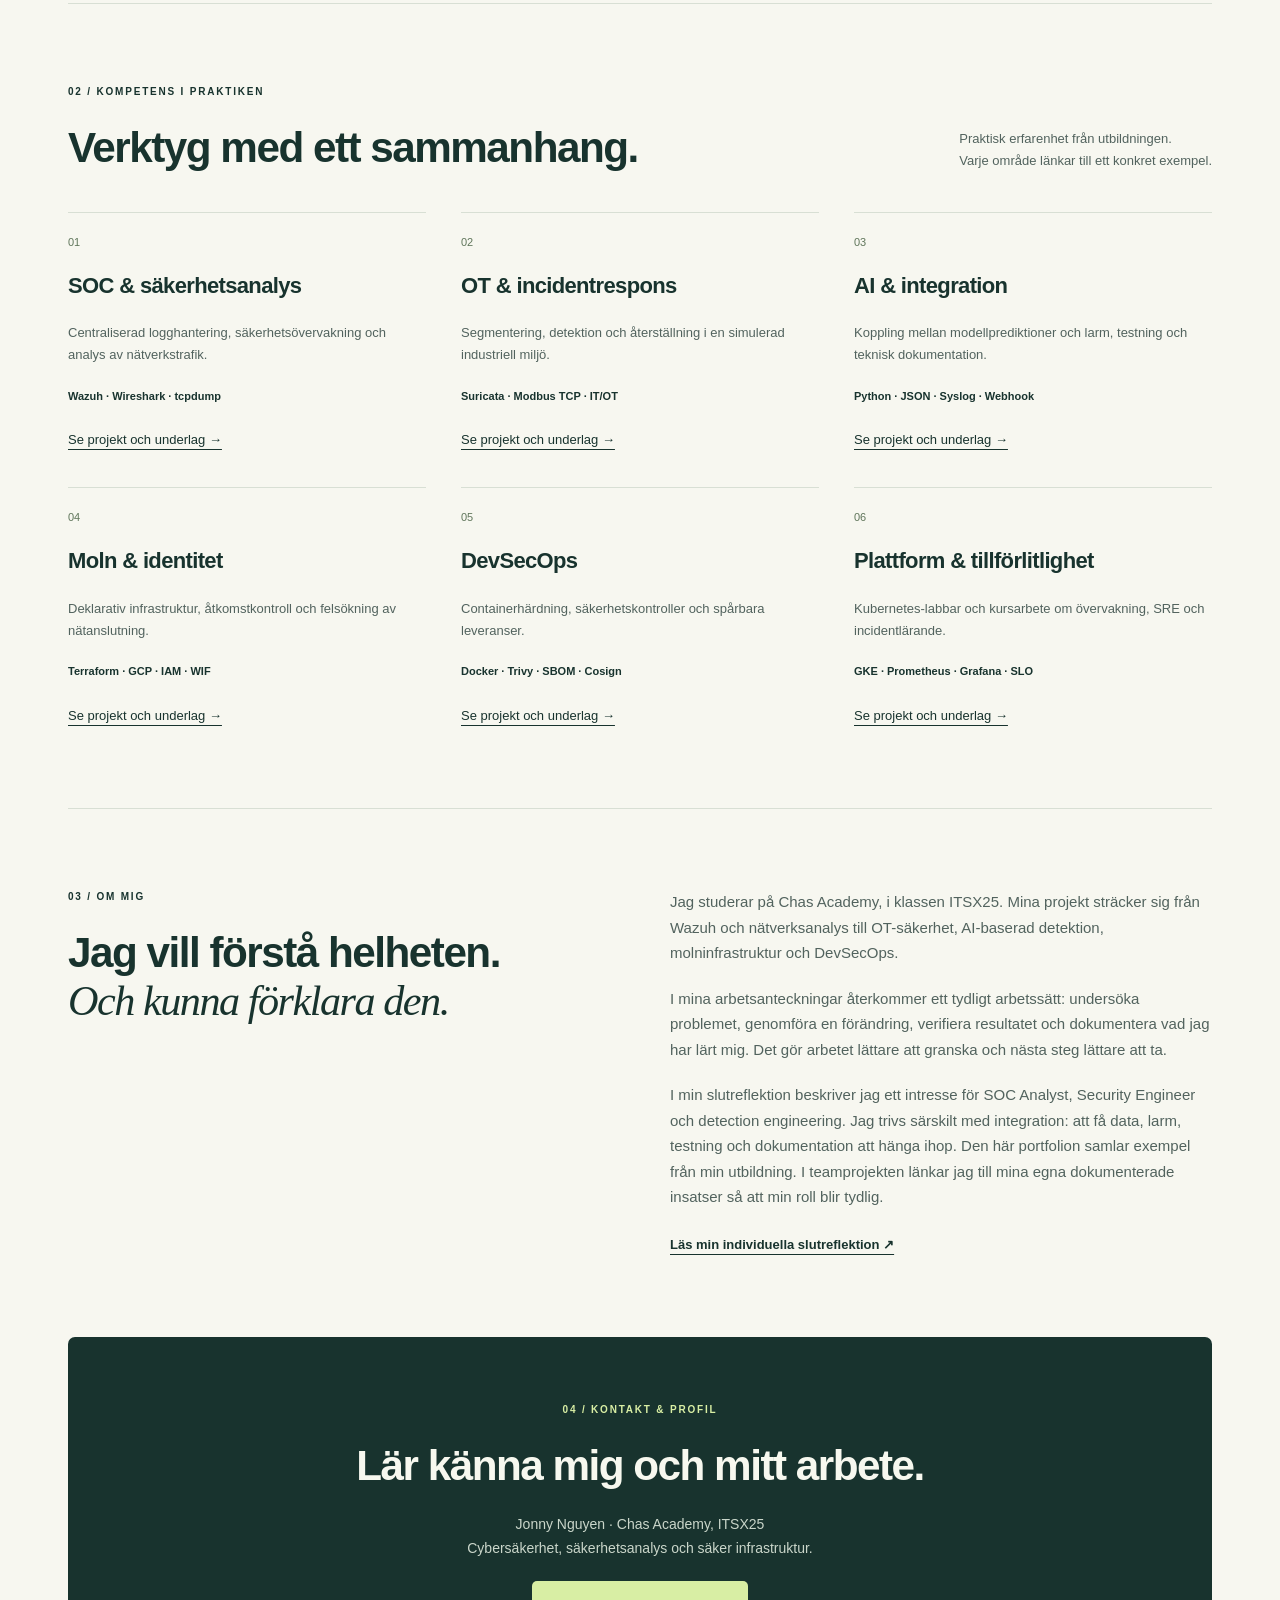
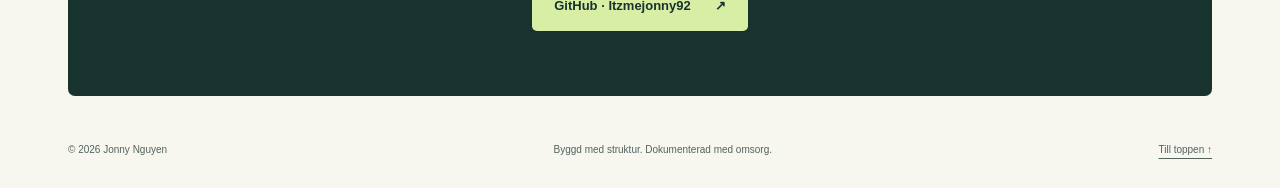
==== commit 56a86256: "Refresh repository documentation and profile contact section" ====
--- a/index.html
+++ b/index.html
@@ -738,19 +738,19 @@
    </section>
    <section class="contact" id="kontakt">
     <p class="eyebrow">
-     04 / VIDARE TILL MIN PROFIL
+     04 / KONTAKT &amp; PROFIL
     </p>
     <h2>
-     Vill du veta mer om mitt arbete?
+     Lär känna mig och mitt arbete.
     </h2>
     <p>
-     Utforska koden, läs mina reflektioner och se hur jag resonerar.
+     Jonny Nguyen · Chas Academy, ITSX25
      <br/>
-     På GitHub finns min profil och projektens originaldokumentation.
+     Cybersäkerhet, säkerhetsanalys och säker infrastruktur.
     </p>
     <a class="button light" href="https://github.com/Itzmejonny92">
-     Besök min GitHub
-     <span>
+     GitHub · Itzmejonny92
+     <span aria-hidden="true">
       ↗
      </span>
     </a>
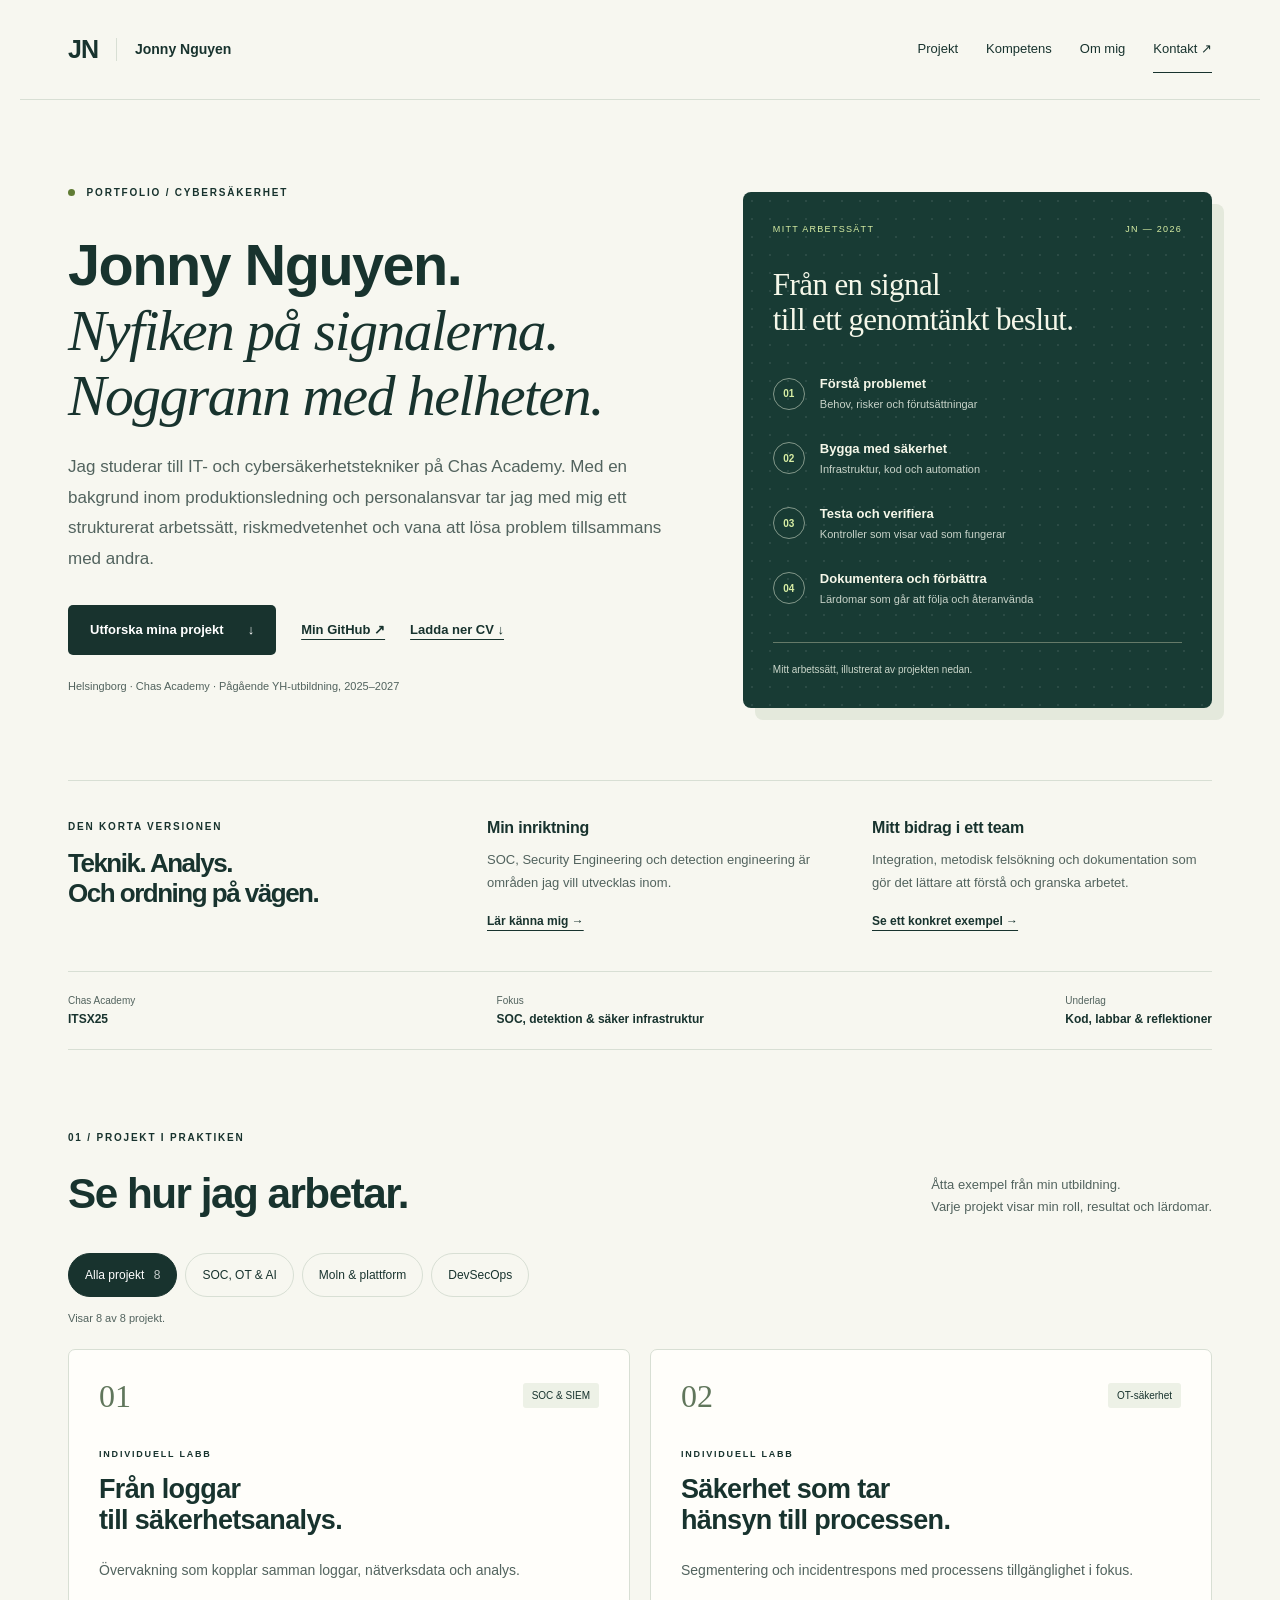
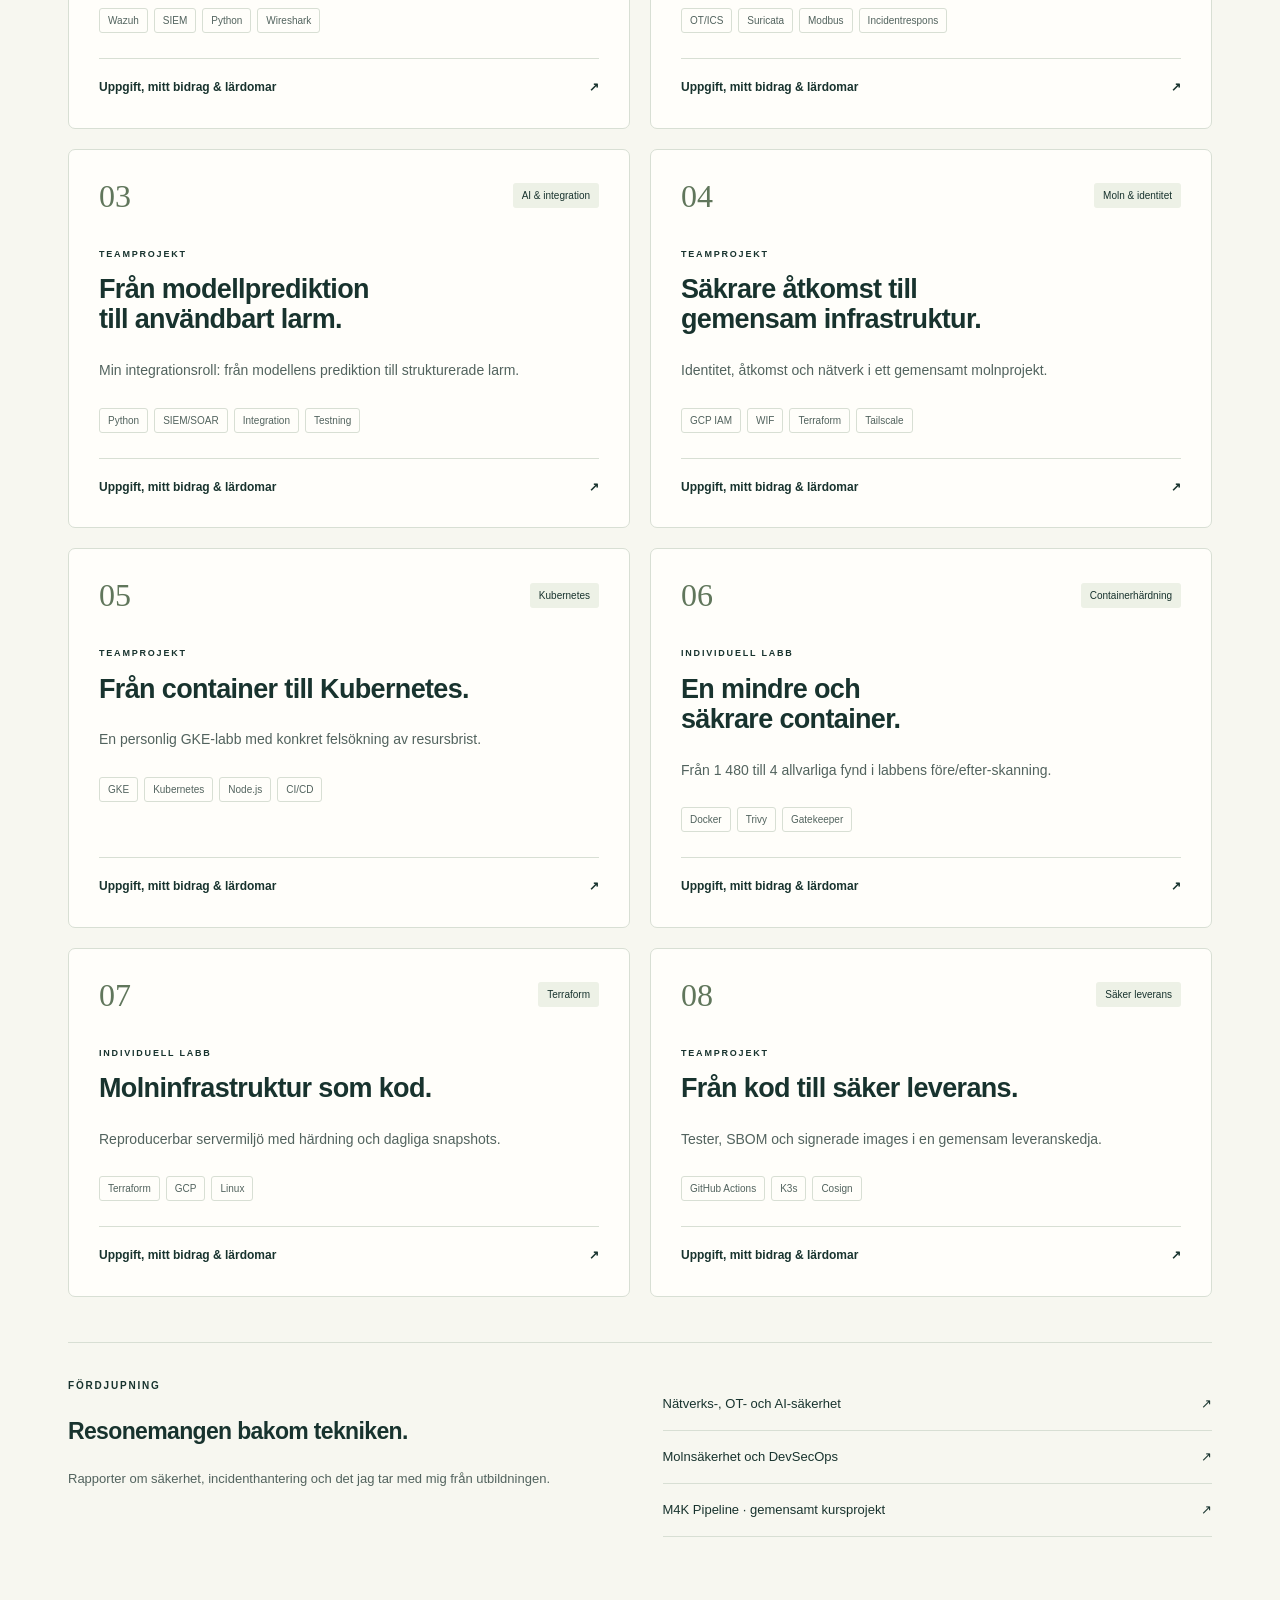
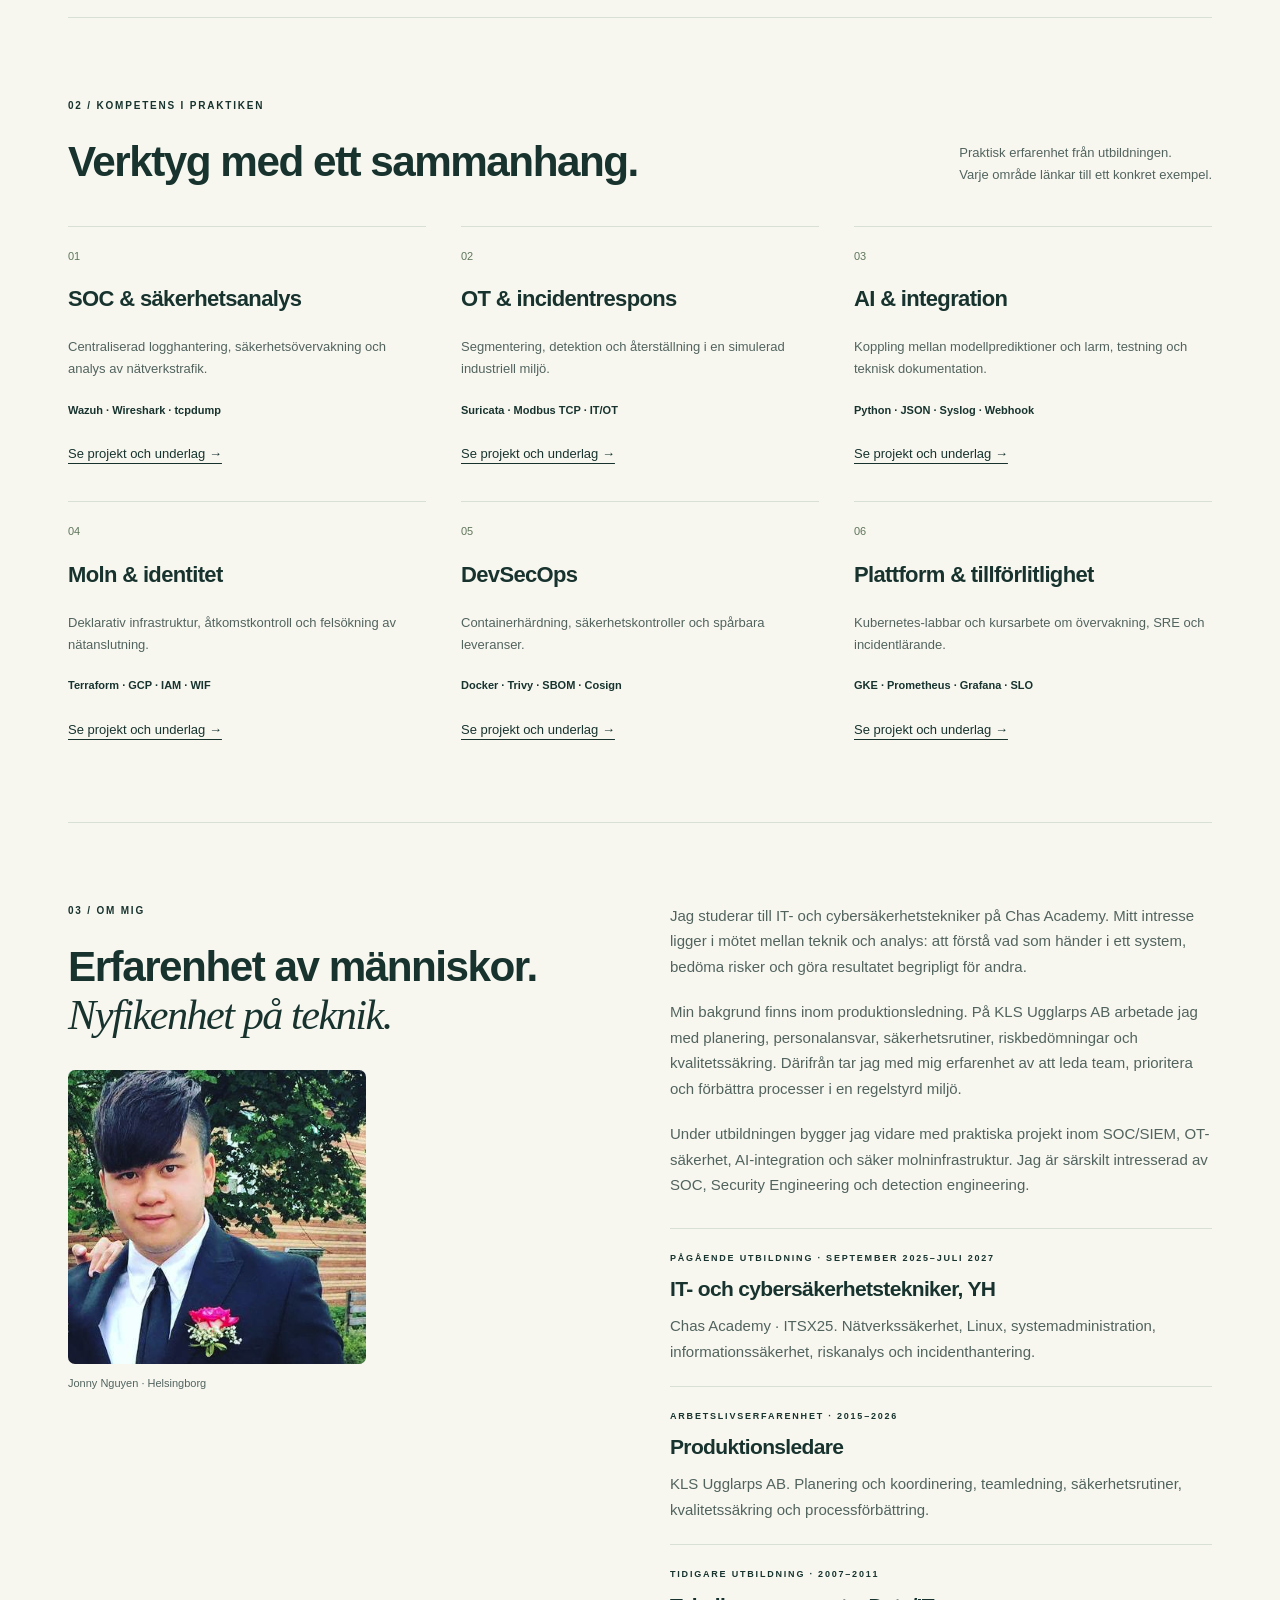
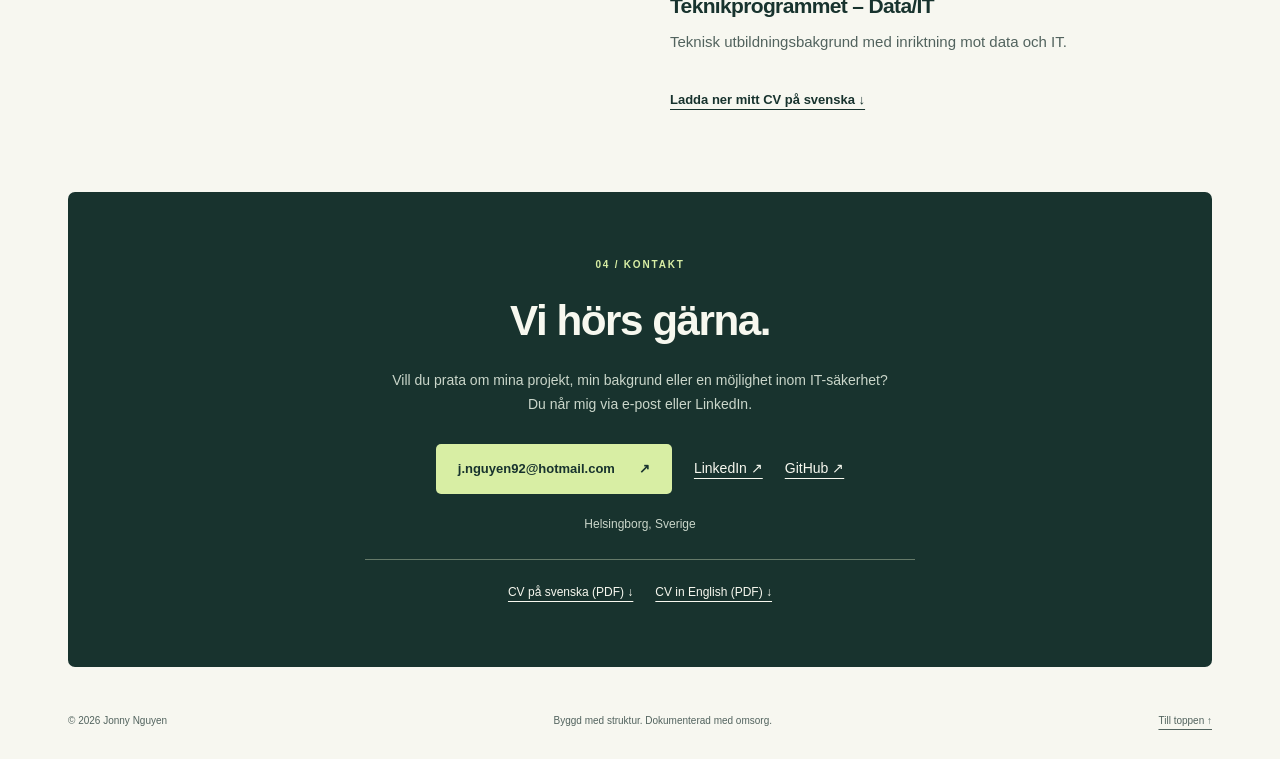
==== commit 0e456830: "Personalize portfolio with CV background, portrait and contact links" ====
--- a/index.html
+++ b/index.html
@@ -61,7 +61,7 @@
       </em>
      </h1>
      <p class="intro">
-      Jag studerar cybersäkerhet på Chas Academy och gillar att få teknik och analys att hänga ihop. Här samlar jag mitt arbete med säkerhetsövervakning, OT, AI-integration och säker molninfrastruktur.
+      Jag studerar till IT- och cybersäkerhetstekniker på Chas Academy. Med en bakgrund inom produktionsledning och personalansvar tar jag med mig ett strukturerat arbetssätt, riskmedvetenhet och vana att lösa problem tillsammans med andra.
      </p>
      <div class="actions">
       <a class="button" href="#projekt">
@@ -73,9 +73,12 @@
       <a class="text-link" href="https://github.com/Itzmejonny92">
        Min GitHub ↗
       </a>
+      <a class="text-link" download="" href="assets/jonny-nguyen-cv-sv.pdf">
+       Ladda ner CV ↓
+      </a>
      </div>
      <p class="hero-note">
-      Utbildningsprojekt med dokumenterade insatser och öppna lärdomar.
+      Helsingborg · Chas Academy · Pågående YH-utbildning, 2025–2027
      </p>
     </div>
     <aside aria-label="Min arbetsprocess" class="overview">
@@ -714,46 +717,104 @@
       03 / OM MIG
      </p>
      <h2>
-      Jag vill förstå helheten.
+      Erfarenhet av människor.
       <br/>
       <em>
-       Och kunna förklara den.
+       Nyfikenhet på teknik.
       </em>
      </h2>
+     <img alt="Porträtt av Jonny Nguyen" class="portrait" height="294" loading="lazy" src="assets/jonny-nguyen.png" width="298"/>
+     <p class="portrait-caption">
+      Jonny Nguyen · Helsingborg
+     </p>
     </div>
     <div>
      <p>
-      Jag studerar på Chas Academy, i klassen ITSX25. Mina projekt sträcker sig från Wazuh och nätverksanalys till OT-säkerhet, AI-baserad detektion, molninfrastruktur och DevSecOps.
+      Jag studerar till IT- och cybersäkerhetstekniker på Chas Academy. Mitt intresse ligger i mötet mellan teknik och analys: att förstå vad som händer i ett system, bedöma risker och göra resultatet begripligt för andra.
      </p>
      <p>
-      I mina arbetsanteckningar återkommer ett tydligt arbetssätt: undersöka problemet, genomföra en förändring, verifiera resultatet och dokumentera vad jag har lärt mig. Det gör arbetet lättare att granska och nästa steg lättare att ta.
+      Min bakgrund finns inom produktionsledning. På KLS Ugglarps AB arbetade jag med planering, personalansvar, säkerhetsrutiner, riskbedömningar och kvalitetssäkring. Därifrån tar jag med mig erfarenhet av att leda team, prioritera och förbättra processer i en regelstyrd miljö.
      </p>
      <p>
-      I min slutreflektion beskriver jag ett intresse för SOC Analyst, Security Engineer och detection engineering. Jag trivs särskilt med integration: att få data, larm, testning och dokumentation att hänga ihop. Den här portfolion samlar exempel från min utbildning. I teamprojekten länkar jag till mina egna dokumenterade insatser så att min roll blir tydlig.
-     </p>
-     <a class="text-link" href="https://github.com/Itzmejonny92/AIS-slutreflektion">
-      Läs min individuella slutreflektion ↗
+      Under utbildningen bygger jag vidare med praktiska projekt inom SOC/SIEM, OT-säkerhet, AI-integration och säker molninfrastruktur. Jag är särskilt intresserad av SOC, Security Engineering och detection engineering.
+     </p>
+     <div class="background">
+      <article>
+       <p class="eyebrow">
+        PÅGÅENDE UTBILDNING · SEPTEMBER 2025–JULI 2027
+       </p>
+       <h3>
+        IT- och cybersäkerhetstekniker, YH
+       </h3>
+       <p>
+        Chas Academy · ITSX25. Nätverkssäkerhet, Linux, systemadministration, informationssäkerhet, riskanalys och incidenthantering.
+       </p>
+      </article>
+      <article>
+       <p class="eyebrow">
+        ARBETSLIVSERFARENHET · 2015–2026
+       </p>
+       <h3>
+        Produktionsledare
+       </h3>
+       <p>
+        KLS Ugglarps AB. Planering och koordinering, teamledning, säkerhetsrutiner, kvalitetssäkring och processförbättring.
+       </p>
+      </article>
+      <article>
+       <p class="eyebrow">
+        TIDIGARE UTBILDNING · 2007–2011
+       </p>
+       <h3>
+        Teknikprogrammet – Data/IT
+       </h3>
+       <p>
+        Teknisk utbildningsbakgrund med inriktning mot data och IT.
+       </p>
+      </article>
+     </div>
+     <a class="text-link" download="" href="assets/jonny-nguyen-cv-sv.pdf">
+      Ladda ner mitt CV på svenska ↓
      </a>
     </div>
    </section>
    <section class="contact" id="kontakt">
     <p class="eyebrow">
-     04 / KONTAKT &amp; PROFIL
+     04 / KONTAKT
     </p>
     <h2>
-     Lär känna mig och mitt arbete.
+     Vi hörs gärna.
     </h2>
     <p>
-     Jonny Nguyen · Chas Academy, ITSX25
+     Vill du prata om mina projekt, min bakgrund eller en möjlighet inom IT-säkerhet?
      <br/>
-     Cybersäkerhet, säkerhetsanalys och säker infrastruktur.
+     Du når mig via e-post eller LinkedIn.
     </p>
-    <a class="button light" href="https://github.com/Itzmejonny92">
-     GitHub · Itzmejonny92
-     <span aria-hidden="true">
-      ↗
-     </span>
-    </a>
+    <div class="contact-links">
+     <a class="button light" href="mailto:j.nguyen92@hotmail.com">
+      j.nguyen92@hotmail.com
+      <span aria-hidden="true">
+       ↗
+      </span>
+     </a>
+     <a class="contact-profile" href="https://www.linkedin.com/in/jonny-nguyen-770463383/">
+      LinkedIn ↗
+     </a>
+     <a class="contact-profile" href="https://github.com/Itzmejonny92">
+      GitHub ↗
+     </a>
+    </div>
+    <p class="contact-location">
+     Helsingborg, Sverige
+    </p>
+    <div class="cv-links">
+     <a download="" href="assets/jonny-nguyen-cv-sv.pdf">
+      CV på svenska (PDF) ↓
+     </a>
+     <a download="" href="assets/jonny-nguyen-cv-en.pdf">
+      CV in English (PDF) ↓
+     </a>
+    </div>
    </section>
   </main>
   <footer>
--- a/styles.css
+++ b/styles.css
@@ -195,3 +195,17 @@
   .card { padding: 15px; }
   h1 { font-size: 32px; }
 }
+
+/* Personal presentation and contact */
+.portrait { display: block; width: min(298px, 100%); height: auto; border-radius: 7px; margin-top: 32px; }
+.portrait-caption { font-size: 11px !important; margin-top: 10px; }
+.background { margin: 30px 0; }
+.background article { border-top: 1px solid var(--line); padding-top: 22px; margin-top: 22px; }
+.background .eyebrow { font-size: 9px; margin-bottom: 12px; }
+.background h3 { font-size: 21px; margin-bottom: 12px; }
+.contact-links, .cv-links { display: flex; flex-wrap: wrap; gap: 22px; justify-content: center; align-items: center; }
+.contact-links { margin: 28px 0 20px; }
+.contact-profile { font-size: 14px; }
+.contact .contact-location { font-size: 12px !important; }
+.cv-links { border-top: 1px solid #657a69; padding-top: 22px; margin: 24px auto 0; max-width: 550px; font-size: 12px; }
+@media (max-width: 540px) { .contact-links .button { font-size: 12px; gap: 12px; padding-inline: 12px; } }
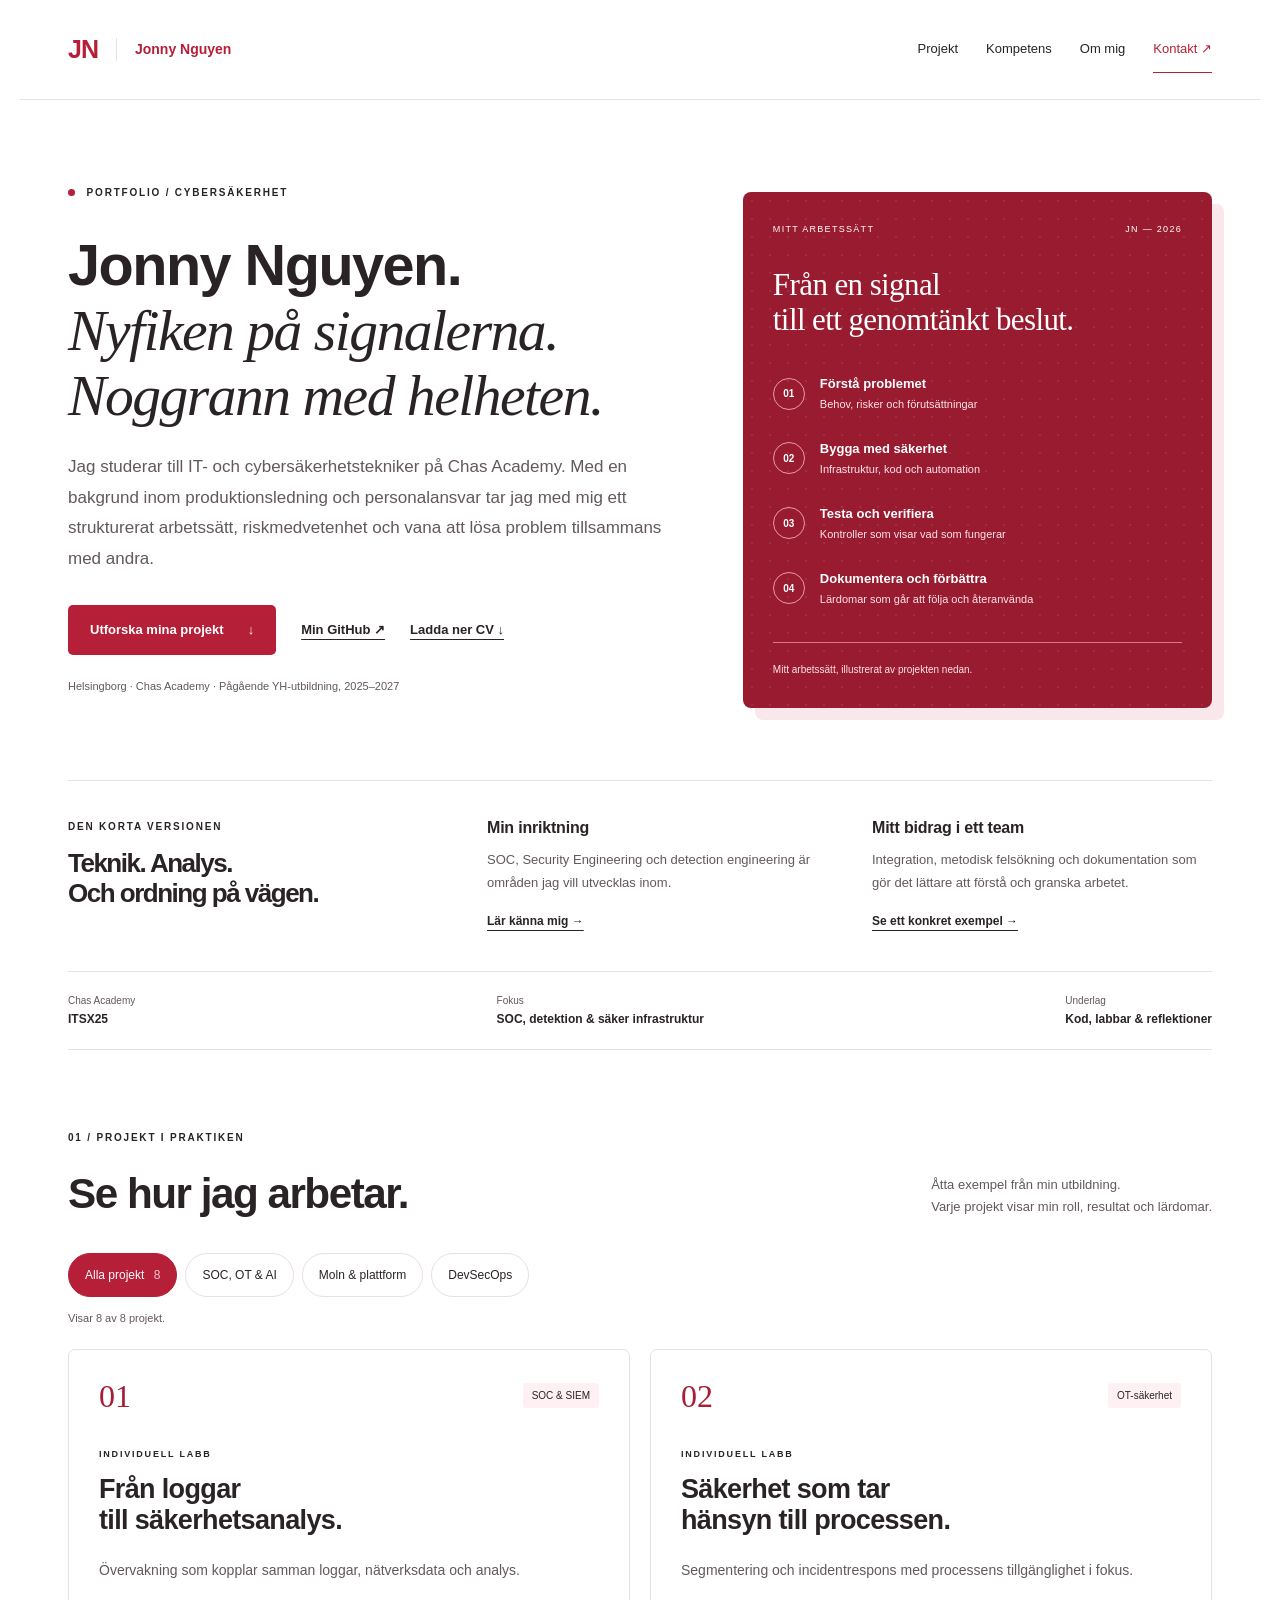
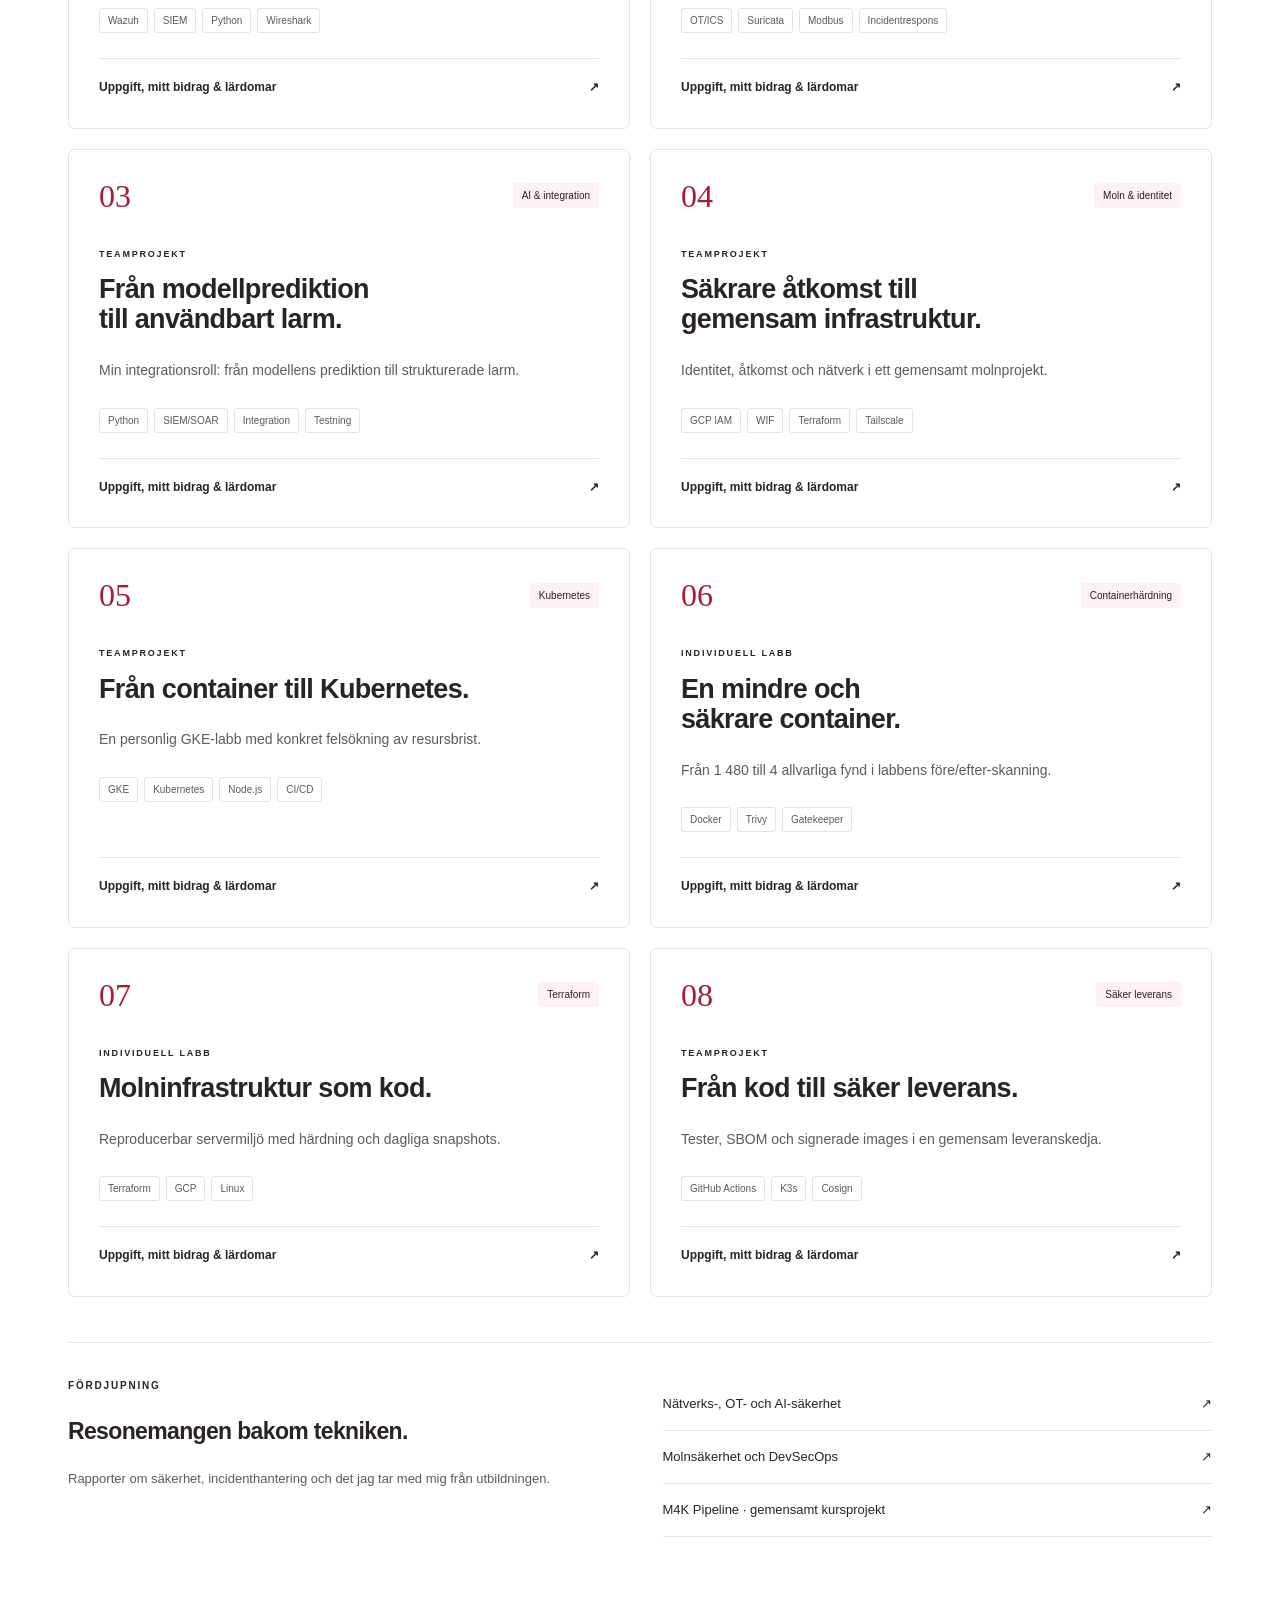
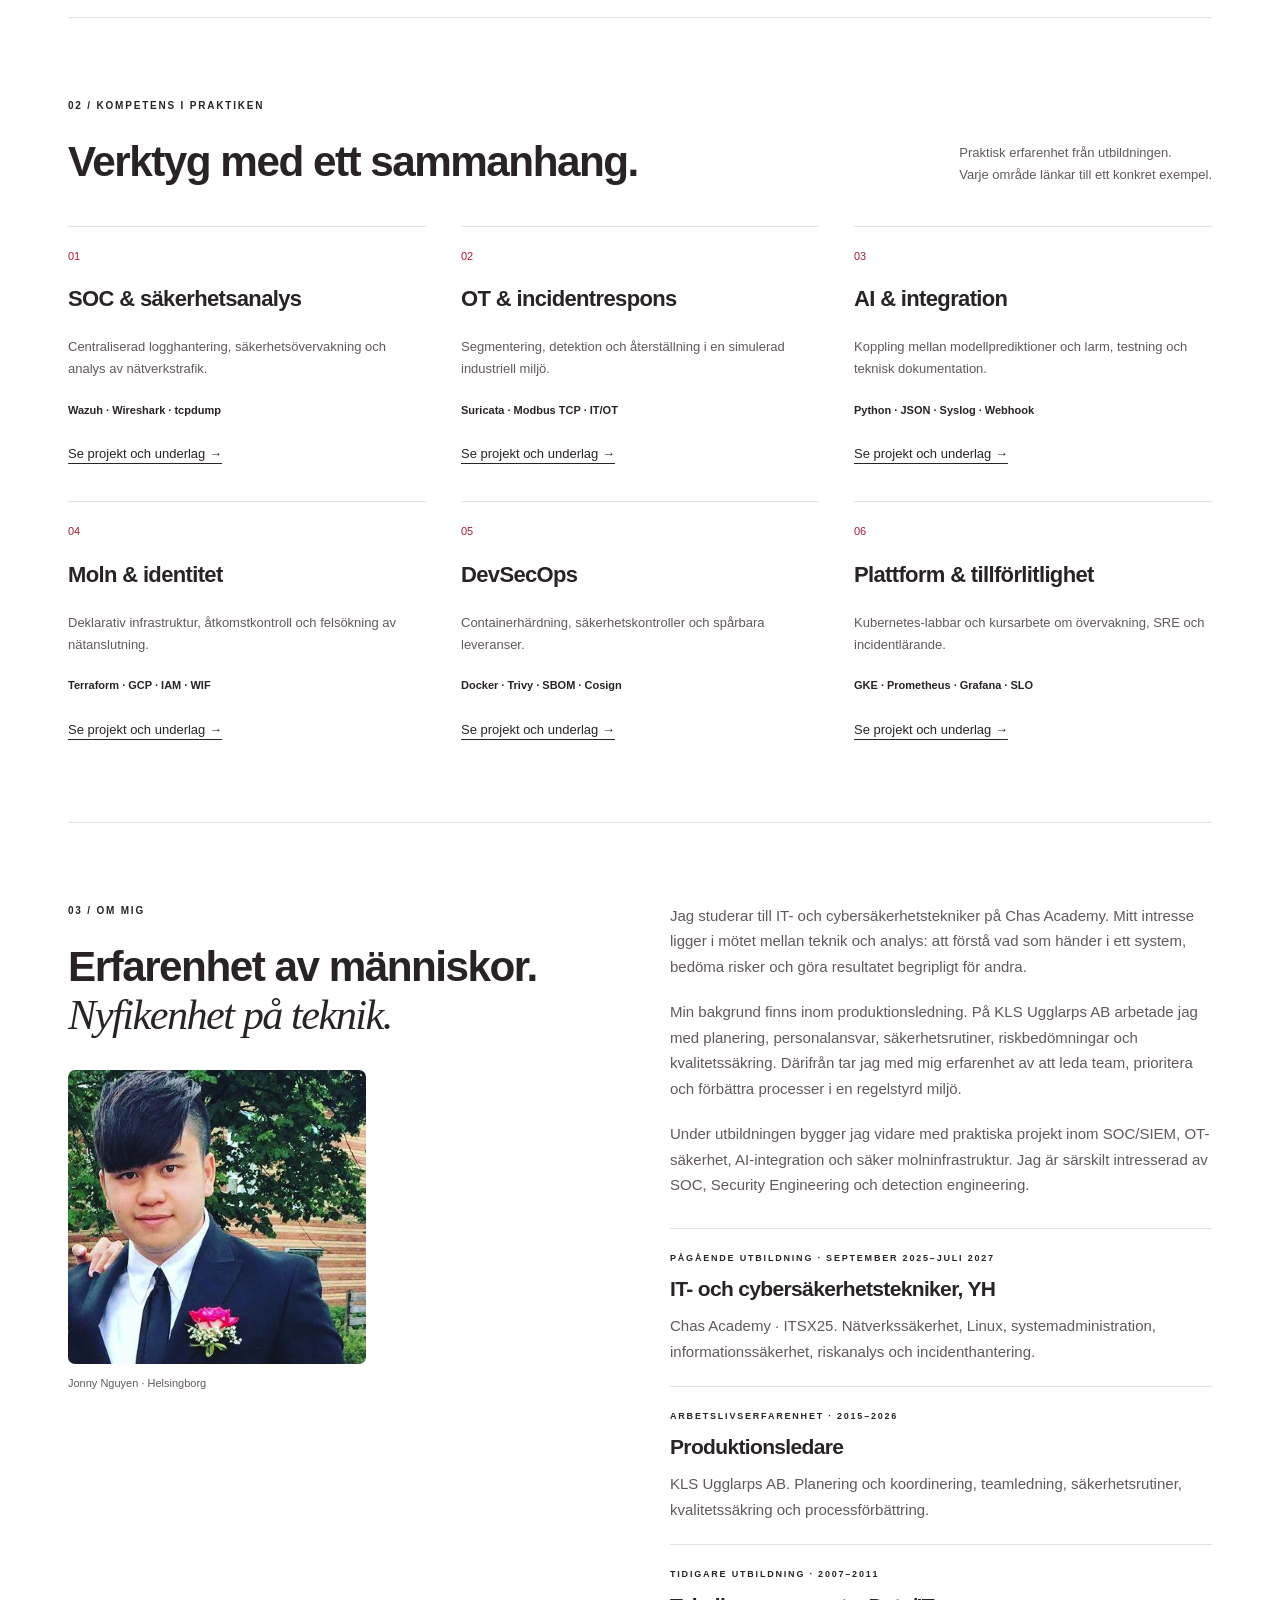
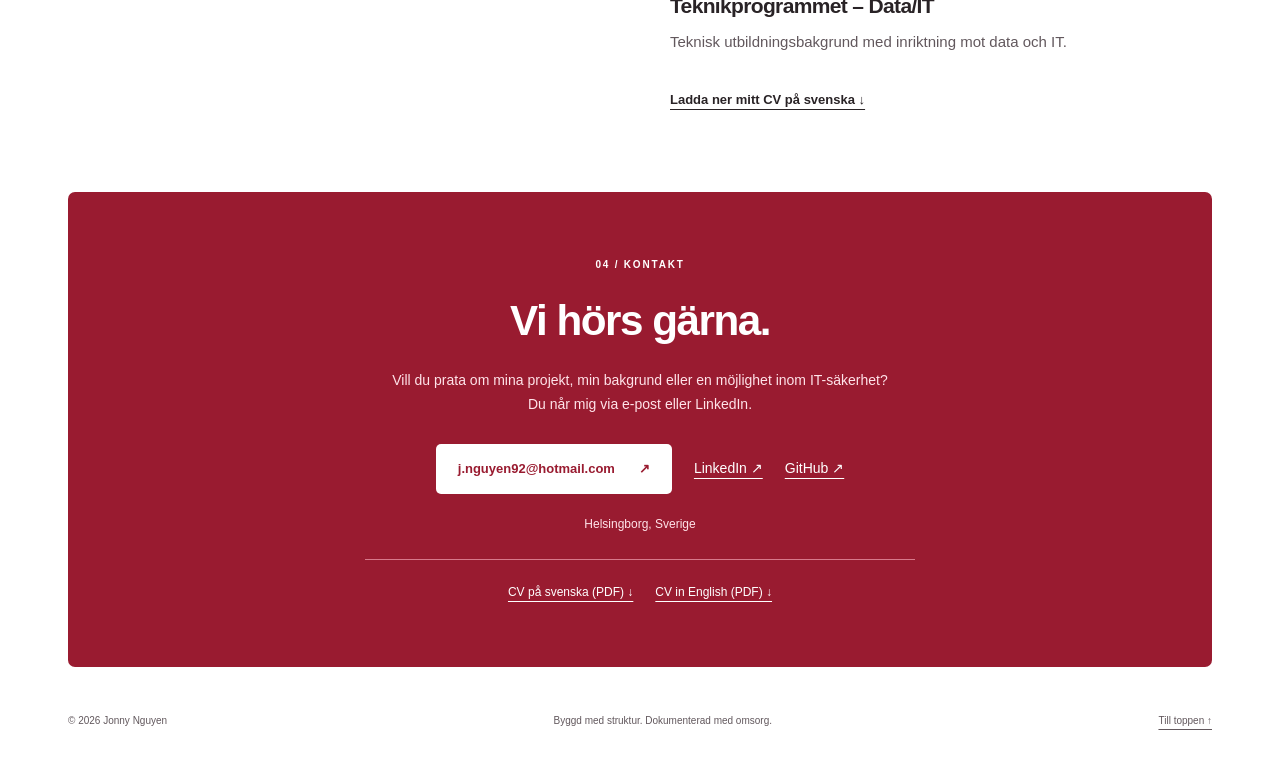
==== commit 6014873a: "Apply white and red theme across portfolio and CVs" ====
--- a/index.html
+++ b/index.html
@@ -4,7 +4,7 @@
   <meta charset="utf-8"/>
   <meta content="width=device-width, initial-scale=1" name="viewport"/>
   <meta content="Jonny Nguyen, cybersäkerhetsstudent på Chas Academy. Utforska åtta projekt inom SOC, OT, AI-integration, moln och DevSecOps med tydliga bidrag och lärdomar." name="description"/>
-  <meta content="#132d29" name="theme-color"/>
+  <meta content="#b51f38" name="theme-color"/>
   <title>
    Jonny Nguyen | Cybersäkerhet, SOC &amp; säker infrastruktur
   </title>
@@ -81,7 +81,7 @@
       Helsingborg · Chas Academy · Pågående YH-utbildning, 2025–2027
      </p>
     </div>
-    <aside aria-label="Min arbetsprocess" class="overview">
+    <div aria-label="Min arbetsprocess" class="overview" role="group">
      <div class="overview-top">
       <span>
        MITT ARBETSSÄTT
@@ -144,7 +144,7 @@
      <p>
       Mitt arbetssätt, illustrerat av projekten nedan.
      </p>
-    </aside>
+    </div>
    </section>
    <section aria-labelledby="quick-title" class="quick-read">
     <div>
@@ -270,7 +270,7 @@
         Wireshark
        </span>
       </div>
-      <a class="project-link" href="projekt/soc.html">
+      <a aria-label="Läs om Från loggar till säkerhetsanalys" class="project-link" href="projekt/soc.html">
        Uppgift, mitt bidrag &amp; lärdomar
        <span aria-hidden="true">
         ↗
@@ -311,7 +311,7 @@
         Incidentrespons
        </span>
       </div>
-      <a class="project-link" href="projekt/ot.html">
+      <a aria-label="Läs om Säkerhet som tar hänsyn till processen" class="project-link" href="projekt/ot.html">
        Uppgift, mitt bidrag &amp; lärdomar
        <span aria-hidden="true">
         ↗
@@ -352,7 +352,7 @@
         Testning
        </span>
       </div>
-      <a class="project-link" href="projekt/ml.html">
+      <a aria-label="Läs om Från modellprediktion till användbart larm" class="project-link" href="projekt/ml.html">
        Uppgift, mitt bidrag &amp; lärdomar
        <span aria-hidden="true">
         ↗
@@ -393,7 +393,7 @@
         Tailscale
        </span>
       </div>
-      <a class="project-link" href="projekt/cloud.html">
+      <a aria-label="Läs om Säkrare åtkomst till gemensam infrastruktur" class="project-link" href="projekt/cloud.html">
        Uppgift, mitt bidrag &amp; lärdomar
        <span aria-hidden="true">
         ↗
@@ -434,7 +434,7 @@
         CI/CD
        </span>
       </div>
-      <a class="project-link" href="projekt/platform.html">
+      <a aria-label="Läs om Från container till Kubernetes" class="project-link" href="projekt/platform.html">
        Uppgift, mitt bidrag &amp; lärdomar
        <span aria-hidden="true">
         ↗
@@ -472,7 +472,7 @@
         Gatekeeper
        </span>
       </div>
-      <a class="project-link" href="projekt/container.html">
+      <a aria-label="Läs om En mindre och säkrare container" class="project-link" href="projekt/container.html">
        Uppgift, mitt bidrag &amp; lärdomar
        <span aria-hidden="true">
         ↗
@@ -510,7 +510,7 @@
         Linux
        </span>
       </div>
-      <a class="project-link" href="projekt/terraform.html">
+      <a aria-label="Läs om Molninfrastruktur som kod" class="project-link" href="projekt/terraform.html">
        Uppgift, mitt bidrag &amp; lärdomar
        <span aria-hidden="true">
         ↗
@@ -548,7 +548,7 @@
         Cosign
        </span>
       </div>
-      <a class="project-link" href="projekt/delivery.html">
+      <a aria-label="Läs om Från kod till säker leverans" class="project-link" href="projekt/delivery.html">
        Uppgift, mitt bidrag &amp; lärdomar
        <span aria-hidden="true">
         ↗
@@ -829,4 +829,4 @@
    </a>
   </footer>
  </body>
-</html>+</html>
--- a/styles.css
+++ b/styles.css
@@ -1,10 +1,11 @@
 :root {
-  --bg: #f7f7f0;
-  --paper: #fffefa;
-  --ink: #18332e;
-  --muted: #52635e;
-  --line: #d8dfd4;
-  --accent: #d8eea4;
+  --bg: #ffffff;
+  --paper: #ffffff;
+  --ink: #292326;
+  --muted: #62585d;
+  --line: #eadfe2;
+  --accent: #ffffff;
+  --brand: #b51f38;
   --serif: Georgia, 'Times New Roman', serif;
 }
 * { box-sizing: border-box; }
@@ -14,15 +15,15 @@
 a { color: inherit; text-underline-offset: 5px; }
 a:hover { text-decoration-thickness: 2px; }
 a, button, summary { -webkit-tap-highlight-color: transparent; }
-:focus-visible { outline: 3px solid #698637; outline-offset: 5px; }
+:focus-visible { outline: 3px solid #c5223d; outline-offset: 5px; }
 button { font: inherit; cursor: pointer; }
 header, main, footer { width: min(1240px, 100%); margin-inline: auto; padding-inline: 48px; }
 header { display: flex; justify-content: space-between; align-items: center; gap: 24px; min-height: 100px; border-bottom: 1px solid var(--line); }
-.brand { display: flex; align-items: center; gap: 18px; font-size: 25px; font-weight: 800; text-decoration: none; letter-spacing: -1px; }
+.brand { color: var(--brand); display: flex; align-items: center; gap: 18px; font-size: 25px; font-weight: 800; text-decoration: none; letter-spacing: -1px; }
 .brand span { font-size: 14px; font-weight: 600; letter-spacing: 0; padding-left: 18px; border-left: 1px solid var(--line); }
 header nav { display: flex; gap: 28px; font-size: 13px; }
 header nav a { text-decoration: none; padding-block: 12px; }
-header nav a:last-child { border-bottom: 1px solid var(--ink); }
+header nav a:last-child { color: var(--brand); border-bottom: 1px solid var(--brand); }
 p { margin: 0 0 20px; }
 h1, h2, h3 { line-height: 1.13; margin: 0 0 24px; font-weight: 600; letter-spacing: -1.5px; text-wrap: balance; overflow-wrap: anywhere; }
 h1 { font-size: clamp(40px, 4.5vw, 62px); }
@@ -31,23 +32,23 @@
 em { font-family: var(--serif); font-weight: 400; }
 section { padding-block: 80px; }
 .eyebrow { margin-bottom: 24px; font-size: 10px; font-weight: 700; letter-spacing: 1.8px; line-height: 1.6; }
-.dot { display: inline-block; width: 7px; height: 7px; border-radius: 50%; margin-right: 7px; background: #607c34; }
+.dot { display: inline-block; width: 7px; height: 7px; border-radius: 50%; margin-right: 7px; background: #b51f38; }
 .hero { display: grid; grid-template-columns: 1.3fr 1fr; gap: 65px; align-items: center; padding-block: 85px 65px; }
 .hero .eyebrow { margin-bottom: 32px; }
 .intro { max-width: 660px; font-size: 17px; color: var(--muted); line-height: 1.8; }
 .actions { display: flex; flex-wrap: wrap; align-items: center; gap: 25px; margin: 30px 0 22px; }
-.button { display: inline-flex; justify-content: space-between; align-items: center; gap: 24px; min-height: 48px; padding: 13px 21px; background: var(--ink); color: white; border: 1px solid transparent; border-radius: 5px; font-size: 13px; font-weight: 600; text-decoration: none; transition: background .2s; }
-.button:hover { background: #30574b; }
+.button { display: inline-flex; justify-content: space-between; align-items: center; gap: 24px; min-height: 48px; padding: 13px 21px; background: var(--brand); color: white; border: 1px solid transparent; border-radius: 5px; font-size: 13px; font-weight: 600; text-decoration: none; transition: background .2s; }
+.button:hover { background: #8f172b; }
 .text-link { font-size: 13px; font-weight: 600; }
 .hero-note, .caption { color: var(--muted); font-size: 11px; }
-.overview { position: relative; overflow: hidden; padding: 30px; border-radius: 8px; color: #f5f7e9; background-color: #183b34; background-image: radial-gradient(#ffffff15 1px, transparent 1px); background-size: 18px 18px; box-shadow: 12px 12px 0 #e4e9dc; }
+.overview { position: relative; overflow: hidden; padding: 30px; border-radius: 8px; color: #ffffff; background-color: #991b30; background-image: radial-gradient(#ffffff15 1px, transparent 1px); background-size: 18px 18px; box-shadow: 12px 12px 0 #fae7eb; }
 .overview-top { display: flex; justify-content: space-between; gap: 15px; font-size: 9px; letter-spacing: 1.3px; color: var(--accent); margin-bottom: 30px; }
 .overview h2 { font-size: 31px; font-family: var(--serif); font-weight: 400; letter-spacing: -.6px; }
 .flow > div { display: flex; align-items: center; gap: 15px; padding: 12px 0; }
-.flow b { display: grid; place-items: center; border: 1px solid #829789; color: var(--accent); border-radius: 50%; width: 32px; height: 32px; flex-shrink: 0; font-size: 10px; }
+.flow b { display: grid; place-items: center; border: 1px solid #e99aa8; color: var(--accent); border-radius: 50%; width: 32px; height: 32px; flex-shrink: 0; font-size: 10px; }
 .flow span { font-size: 13px; font-weight: 600; }
-.flow small { display: block; color: #c7d2c8; font-size: 11px; font-weight: 400; }
-.overview > p { border-top: 1px solid #657a69; padding-top: 18px; margin: 22px 0 0; font-size: 10px; color: #cad6ca; }
+.flow small { display: block; color: #ffe3e9; font-size: 11px; font-weight: 400; }
+.overview > p { border-top: 1px solid #d7798b; padding-top: 18px; margin: 22px 0 0; font-size: 10px; color: #ffe3e9; }
 .quick-read { display: grid; grid-template-columns: 1.1fr 1fr 1fr; gap: 45px; border-top: 1px solid var(--line); padding-block: 38px; }
 .quick-read .eyebrow { margin-bottom: 14px; }
 .quick-read h2 { font-size: 26px; margin: 0; }
@@ -61,16 +62,16 @@
 .section-heading > p { font-size: 13px; color: var(--muted); margin: 0; }
 .filters { display: flex; flex-wrap: wrap; gap: 8px; margin: 35px 0 10px; }
 .filters button { color: var(--ink); background: transparent; border: 1px solid var(--line); border-radius: 30px; padding: 10px 16px; font-size: 12px; min-height: 44px; }
-.filters button[aria-pressed="true"] { background: var(--ink); color: white; border-color: var(--ink); }
-.filters button:hover { border-color: var(--ink); }
+.filters button[aria-pressed="true"] { background: var(--brand); color: white; border-color: var(--brand); }
+.filters button:hover { border-color: var(--brand); }
 .filters span { margin-left: 6px; opacity: .75; }
 .filter-status { font-size: 11px; color: var(--muted); margin: 12px 0 0; min-height: 20px; }
 .project-grid { display: grid; grid-template-columns: repeat(2, minmax(0, 1fr)); gap: 20px; margin-top: 20px; }
 .card { display: flex; flex-direction: column; background: var(--paper); padding: 30px; border: 1px solid var(--line); border-radius: 7px; transition: border-color .2s, box-shadow .2s; scroll-margin-top: 30px; }
-.card:hover, .card:target { border-color: #82996e; box-shadow: 0 6px 20px #18332e08; }
+.card:hover, .card:target { border-color: #c5223d; box-shadow: 0 6px 20px #991b300c; }
 .card-top { display: flex; align-items: center; justify-content: space-between; margin-bottom: 35px; gap: 20px; }
-.card-number { font-family: var(--serif); font-size: 32px; color: #60765b; line-height: 1; }
-.category-label { font-size: 10px; background: #edf1e6; border-radius: 3px; padding: 4px 9px; }
+.card-number { font-family: var(--serif); font-size: 32px; color: #a71d35; line-height: 1; }
+.category-label { font-size: 10px; background: #fff0f3; border-radius: 3px; padding: 4px 9px; }
 .card .eyebrow { margin-bottom: 13px; font-size: 9px; }
 .card h3 { font-size: 27px; max-width: 380px; }
 .card h3 a { text-decoration: none; }
@@ -89,18 +90,18 @@
 #kompetens { border-top: 1px solid var(--line); }
 .skills-grid { display: grid; grid-template-columns: repeat(3, minmax(0, 1fr)); gap: 35px; margin-top: 40px; }
 .skills-grid article { padding-top: 20px; border-top: 1px solid var(--line); }
-.skill-number { display: block; color: #60765b; font-size: 11px; margin-bottom: 22px; }
+.skill-number { display: block; color: #a71d35; font-size: 11px; margin-bottom: 22px; }
 .skills-grid h3 { font-size: 22px; }
 .skills-grid p, .skills-grid a { font-size: 13px; }
 .skills-grid p { color: var(--muted); }
 .skills-grid .skill-tools { color: var(--ink); font-size: 11px; font-weight: 600; }
 .about { display: grid; grid-template-columns: 1fr 1fr; gap: 60px; border-top: 1px solid var(--line); }
 .about p:not(.eyebrow) { color: var(--muted); font-size: 15px; }
-.contact { background: var(--ink); color: #f7f8ef; text-align: center; border-radius: 7px; margin-bottom: 45px; padding: 65px 25px; }
+.contact { background: #991b30; color: #ffffff; text-align: center; border-radius: 7px; margin-bottom: 45px; padding: 65px 25px; }
 .contact .eyebrow { color: var(--accent); }
-.contact p:not(.eyebrow) { font-size: 14px; color: #cad6ca; }
-.light { background: var(--accent); color: var(--ink); }
-.light:hover { background: #e4f5bf; }
+.contact p:not(.eyebrow) { font-size: 14px; color: #ffe3e9; }
+.light { background: var(--accent); color: #991b30; }
+.light:hover { background: #ffe3e9; }
 footer { display: flex; flex-wrap: wrap; justify-content: space-between; gap: 20px; padding-bottom: 30px; color: var(--muted); font-size: 10px; }
 .skip { position: absolute; top: -100px; padding: 15px; background: white; z-index: 10; }
 .skip:focus { top: 0; }
@@ -111,19 +112,19 @@
 .case-section { padding-block: 32px; border-top: 1px solid var(--line); }
 .case-section h2 { font-size: 30px; }
 .case-section p:not(.eyebrow) { color: var(--muted); font-size: 15px; }
-.case-aside { background: #edf0e6; padding: 26px; border-radius: 6px; position: sticky; top: 24px; }
+.case-aside { background: #fff3f5; padding: 26px; border-radius: 6px; position: sticky; top: 24px; }
 .case-aside h2 { font-size: 23px; }
 .case-aside p { font-size: 12px; color: var(--muted); }
 .case-aside .button { margin-top: 20px; font-size: 11px; }
-.case-aside hr { border: 0; border-top: 1px solid #cbd5c2; margin: 25px 0; }
+.case-aside hr { border: 0; border-top: 1px solid #e7cbd2; margin: 25px 0; }
 .case-aside .caption { margin-top: 10px; font-size: 10px; }
 .process-diagram { display: grid; grid-template-columns: repeat(4, minmax(0, 1fr)); list-style: none; padding: 0; margin: 30px 0 15px; border: 1px solid var(--line); border-radius: 5px; background: var(--paper); }
 .process-diagram li { padding: 18px 12px; border-right: 1px solid var(--line); font-size: 11px; }
 .process-diagram li:last-child { border: 0; }
-.process-diagram span { display: block; font-size: 10px; color: #60765b; margin-bottom: 12px; }
+.process-diagram span { display: block; font-size: 10px; color: #a71d35; margin-bottom: 12px; }
 .case-section .caption { font-size: 10px !important; }
 .results { display: grid; gap: 15px; margin-bottom: 25px; }
-.results > div { padding: 20px; background: #edf0e6; border-radius: 5px; }
+.results > div { padding: 20px; background: #fff3f5; border-radius: 5px; }
 .results strong { display: block; font-size: 28px; letter-spacing: -1px; }
 .results span { font-size: 11px; color: var(--muted); }
 .case-pagination { display: flex; justify-content: space-between; gap: 20px; padding: 30px 0; border-top: 1px solid var(--line); margin: 35px 0; font-size: 12px; }
@@ -137,7 +138,7 @@
 @media (max-width: 760px) {
   .hero { grid-template-columns: minmax(0, 1fr); padding-block: 50px; }
   .hero h1 { font-size: clamp(39px, 7vw, 57px); }
-  .overview { box-shadow: 7px 7px 0 #e4e9dc; }
+  .overview { box-shadow: 7px 7px 0 #fae7eb; }
   .quick-read { grid-template-columns: 1fr 1fr; }
   .quick-read > div:first-child { grid-column: 1 / -1; }
   .section-heading { align-items: start; flex-direction: column; gap: 20px; }
@@ -207,5 +208,5 @@
 .contact-links { margin: 28px 0 20px; }
 .contact-profile { font-size: 14px; }
 .contact .contact-location { font-size: 12px !important; }
-.cv-links { border-top: 1px solid #657a69; padding-top: 22px; margin: 24px auto 0; max-width: 550px; font-size: 12px; }
+.cv-links { border-top: 1px solid #d7798b; padding-top: 22px; margin: 24px auto 0; max-width: 550px; font-size: 12px; }
 @media (max-width: 540px) { .contact-links .button { font-size: 12px; gap: 12px; padding-inline: 12px; } }
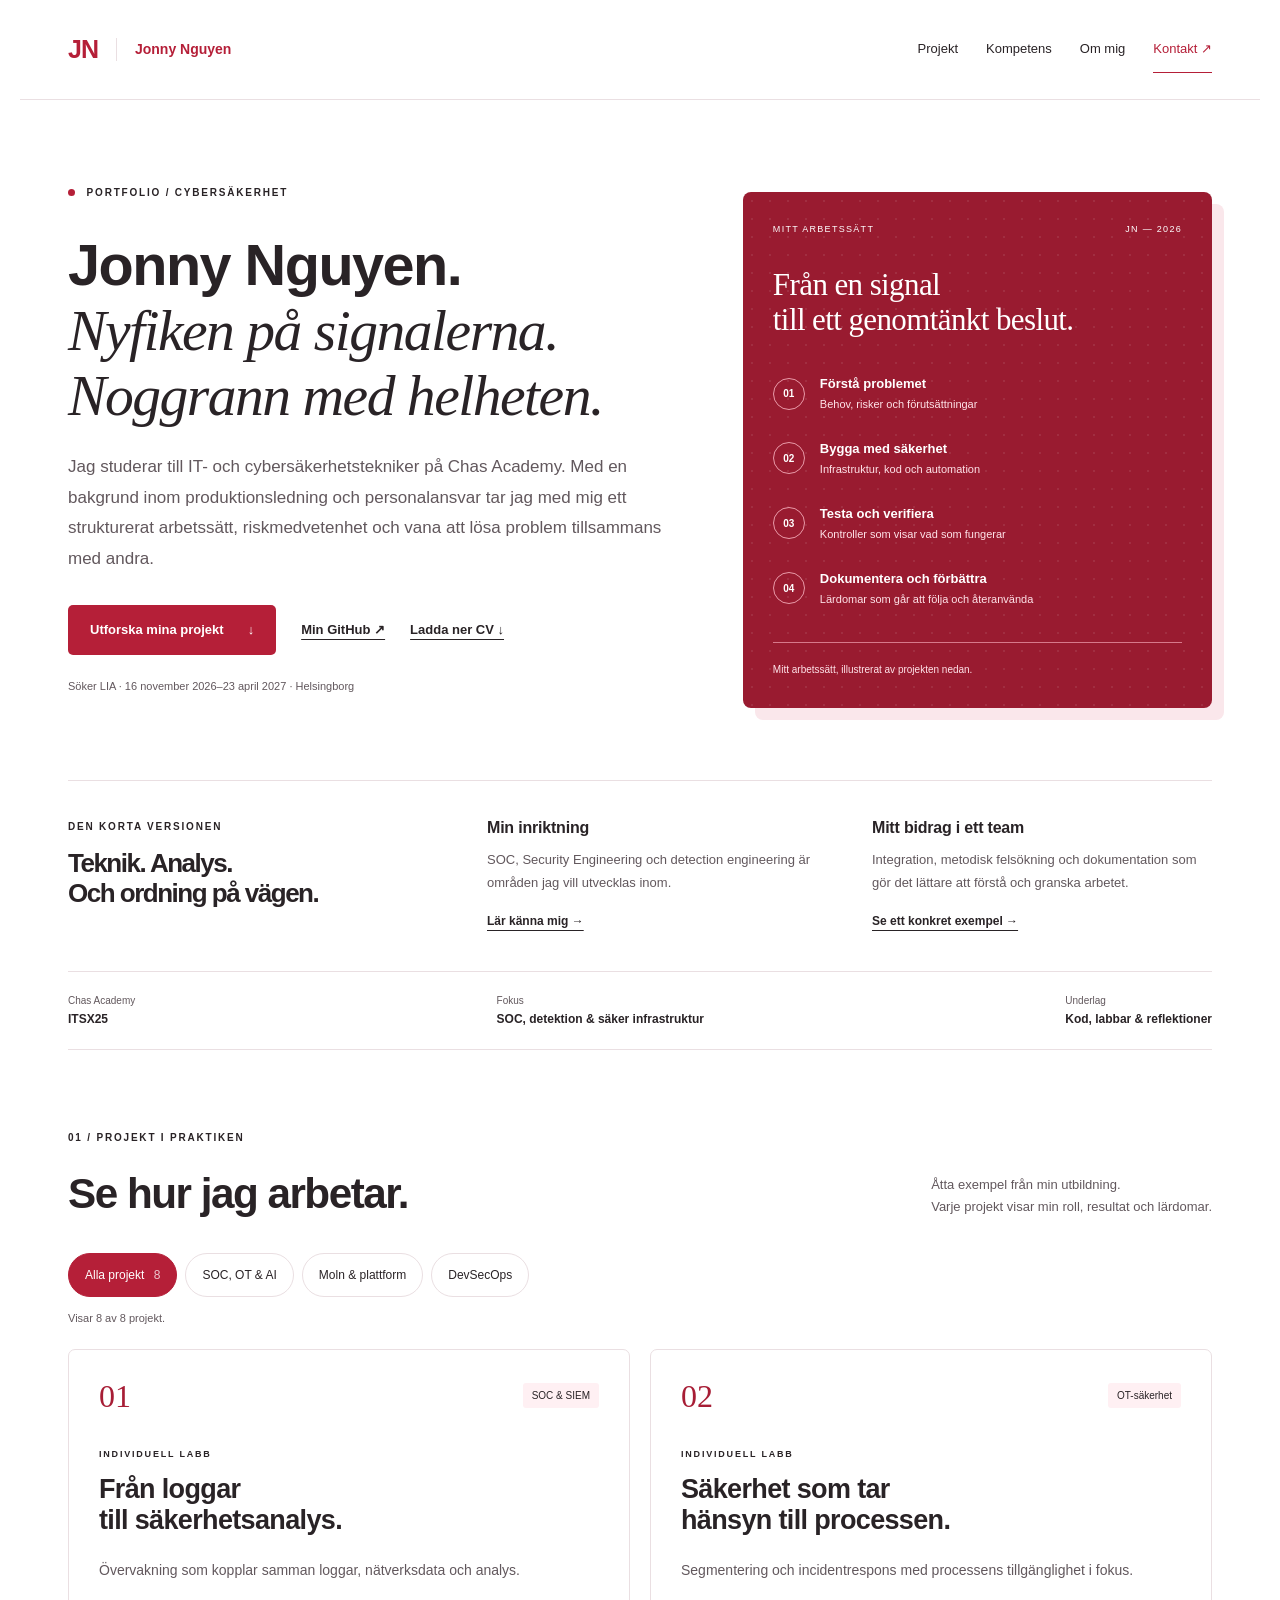
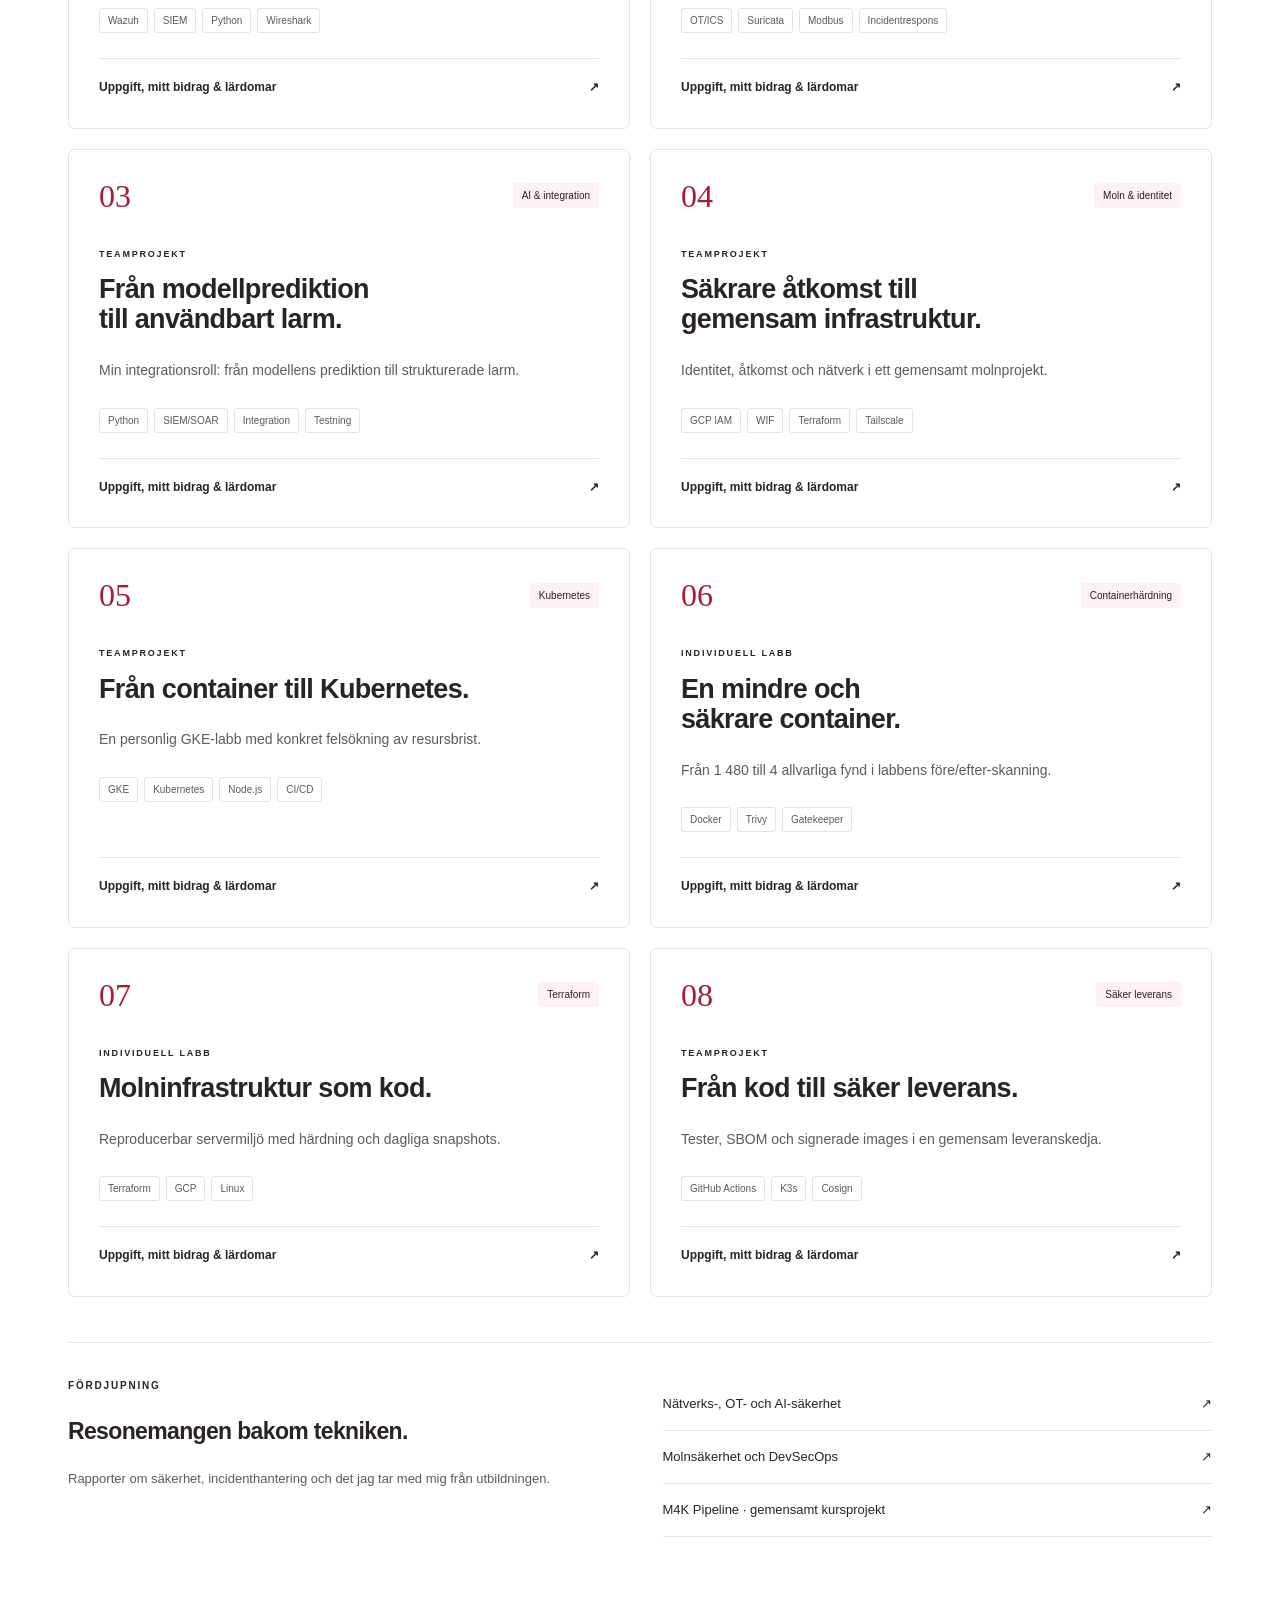
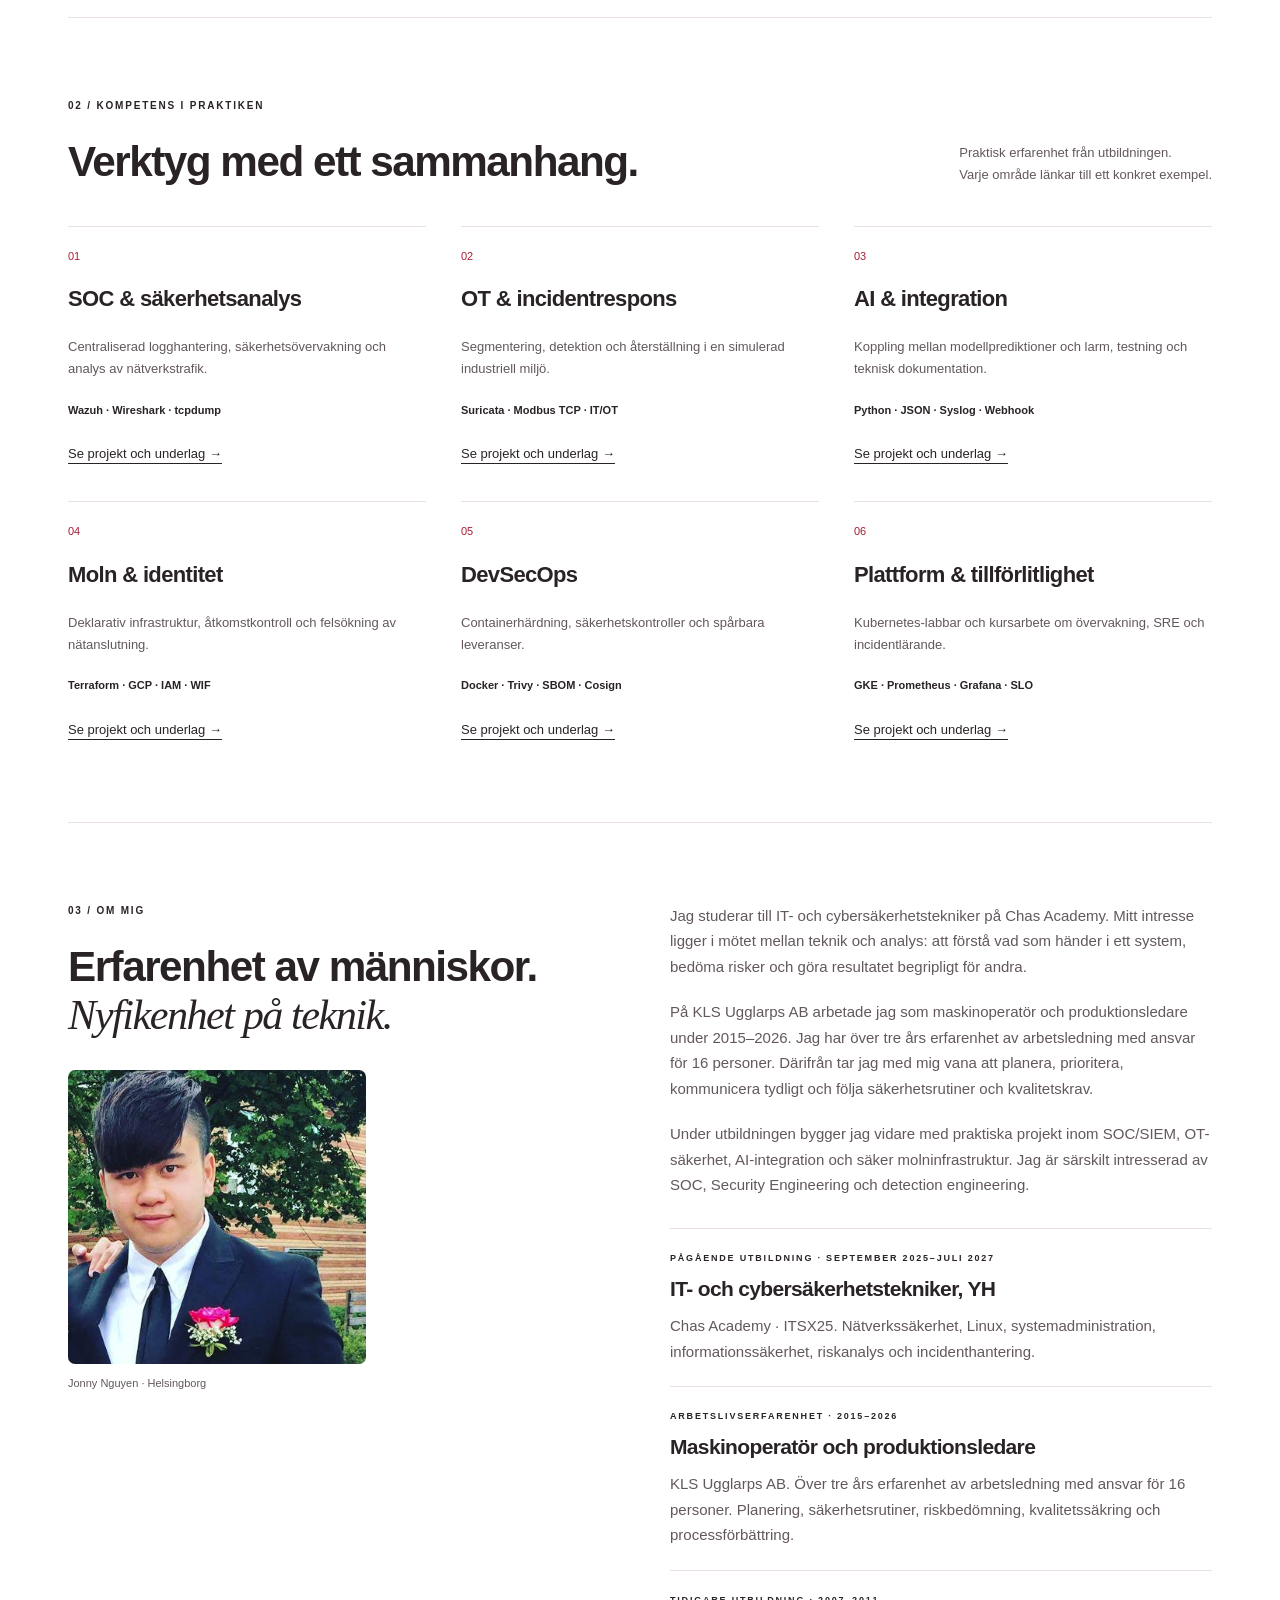
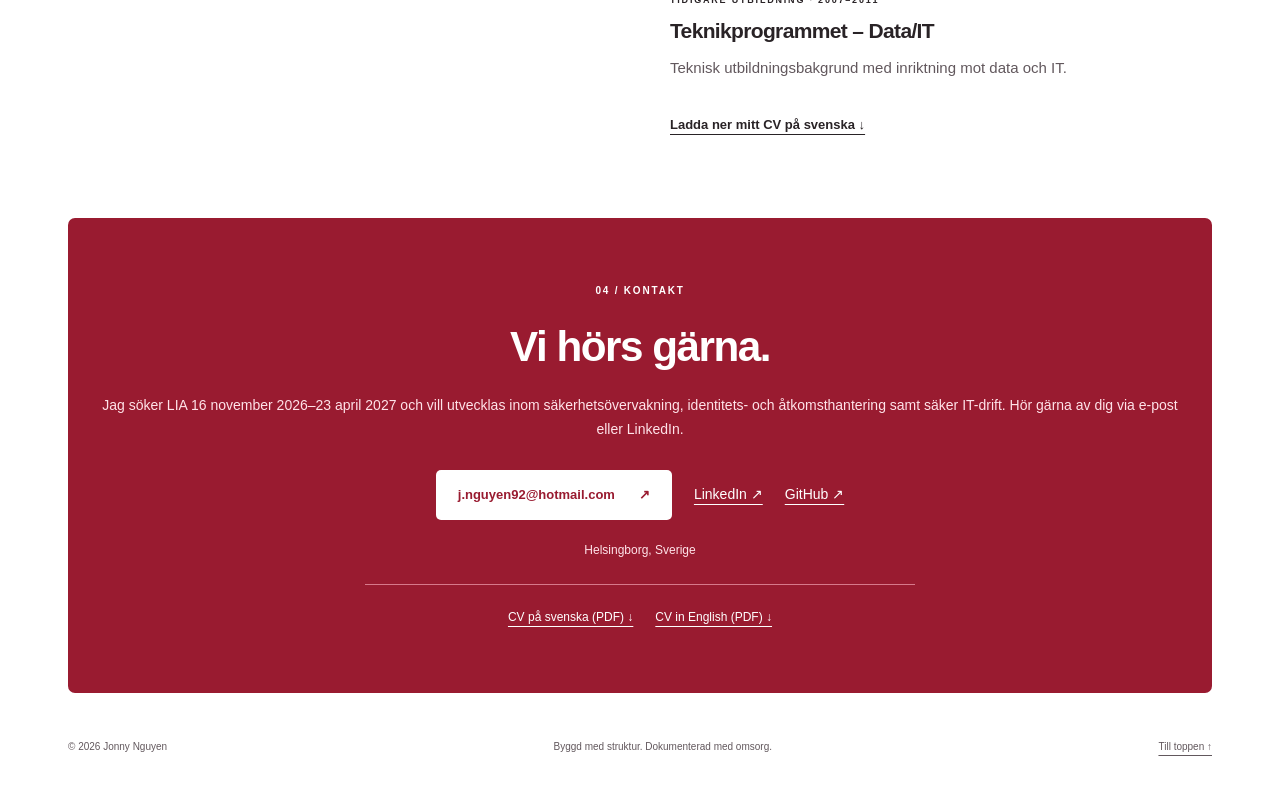
==== commit c66b793e: "Update Swedish and English CVs and LIA availability" ====
--- a/index.html
+++ b/index.html
@@ -78,7 +78,7 @@
       </a>
      </div>
      <p class="hero-note">
-      Helsingborg · Chas Academy · Pågående YH-utbildning, 2025–2027
+      Söker LIA · 16 november 2026–23 april 2027 · Helsingborg
      </p>
     </div>
     <div aria-label="Min arbetsprocess" class="overview" role="group">
@@ -733,7 +733,7 @@
       Jag studerar till IT- och cybersäkerhetstekniker på Chas Academy. Mitt intresse ligger i mötet mellan teknik och analys: att förstå vad som händer i ett system, bedöma risker och göra resultatet begripligt för andra.
      </p>
      <p>
-      Min bakgrund finns inom produktionsledning. På KLS Ugglarps AB arbetade jag med planering, personalansvar, säkerhetsrutiner, riskbedömningar och kvalitetssäkring. Därifrån tar jag med mig erfarenhet av att leda team, prioritera och förbättra processer i en regelstyrd miljö.
+      På KLS Ugglarps AB arbetade jag som maskinoperatör och produktionsledare under 2015–2026. Jag har över tre års erfarenhet av arbetsledning med ansvar för 16 personer. Därifrån tar jag med mig vana att planera, prioritera, kommunicera tydligt och följa säkerhetsrutiner och kvalitetskrav.
      </p>
      <p>
       Under utbildningen bygger jag vidare med praktiska projekt inom SOC/SIEM, OT-säkerhet, AI-integration och säker molninfrastruktur. Jag är särskilt intresserad av SOC, Security Engineering och detection engineering.
@@ -755,10 +755,10 @@
         ARBETSLIVSERFARENHET · 2015–2026
        </p>
        <h3>
-        Produktionsledare
+        Maskinoperatör och produktionsledare
        </h3>
        <p>
-        KLS Ugglarps AB. Planering och koordinering, teamledning, säkerhetsrutiner, kvalitetssäkring och processförbättring.
+        KLS Ugglarps AB. Över tre års erfarenhet av arbetsledning med ansvar för 16 personer. Planering, säkerhetsrutiner, riskbedömning, kvalitetssäkring och processförbättring.
        </p>
       </article>
       <article>
@@ -786,9 +786,7 @@
      Vi hörs gärna.
     </h2>
     <p>
-     Vill du prata om mina projekt, min bakgrund eller en möjlighet inom IT-säkerhet?
-     <br/>
-     Du når mig via e-post eller LinkedIn.
+     Jag söker LIA 16 november 2026–23 april 2027 och vill utvecklas inom säkerhetsövervakning, identitets- och åtkomsthantering samt säker IT-drift. Hör gärna av dig via e-post eller LinkedIn.
     </p>
     <div class="contact-links">
      <a class="button light" href="mailto:j.nguyen92@hotmail.com">
